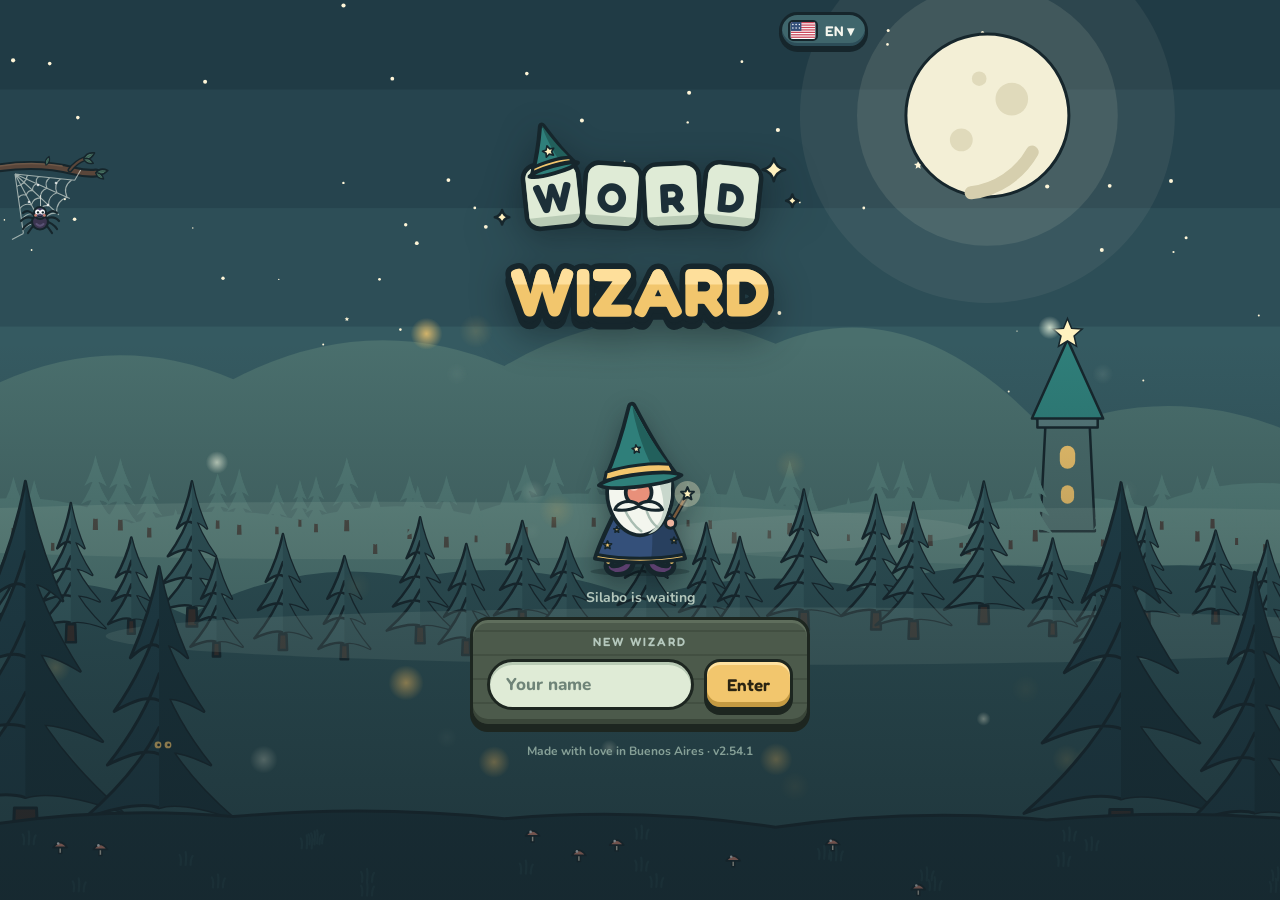
==== index.html @ 6babbc00 "Word Wizard v2.54.1" ====
<!DOCTYPE html>
<html lang="es" translate="no">
<head>
<meta charset="UTF-8">
<meta name="viewport" content="width=device-width, initial-scale=1.0, viewport-fit=cover, user-scalable=no">
<meta name="color-scheme" content="dark">
<meta name="google" content="notranslate">
<meta name="theme-color" content="#1c2f38">
<meta name="description" content="Word Wizard: armá todas las palabras que puedas con las letras de la palabra del día. Desafío diario, Torre Arcana con jefes, misiones, logros y rankings.">
<meta property="og:title" content="Word Wizard">
<meta property="og:description" content="Armá todas las palabras que puedas con las letras de la palabra del día. ¿Llegás a Archimago?">
<meta property="og:image" content="https://capralabsgames.com/assets/wordwizard-banner.jpg">
<meta property="og:url" content="https://wordwizard.capralabsgames.com/">
<link rel="canonical" href="https://wordwizard.capralabsgames.com/">
<meta name="twitter:card" content="summary_large_image">
<meta property="og:type" content="website">
<meta name="apple-mobile-web-app-capable" content="yes">
<meta name="apple-mobile-web-app-status-bar-style" content="black-translucent">
<meta name="apple-mobile-web-app-title" content="Word Wizard">
<meta name="mobile-web-app-capable" content="yes">
<title>Word Wizard</title>
<link rel="manifest" href="manifest.json">
<link rel="icon" href="assets/img/wordwizard.ico">
<link rel="icon" type="image/png" sizes="192x192" href="assets/img/icon-192x192.png">
<link rel="apple-touch-icon" href="assets/img/icon-192x192.png">
<link rel="preload" href="assets/fonts/fredoka-600.woff2" as="font" type="font/woff2" crossorigin>
<link rel="preload" href="assets/fonts/nunito-700.woff2" as="font" type="font/woff2" crossorigin>
<link rel="stylesheet" href="css/estilo.css?v=2.54.1">
</head>
<body>

<div id="girar" aria-hidden="true"><b>Girá el celular</b><small>Word Wizard se juega en vertical</small></div>
<div id="fondo" aria-hidden="true">
  <div class="esc-atras" id="esc-atras"></div>
  <canvas id="luces"></canvas>
  <div class="esc-frente" id="esc-frente"></div>
  <div id="vida" class="vida-dormida"></div>
  <div class="oscurecer"></div>
  <div class="destellos" id="destellos"></div>
</div>

<main id="app">

  <!-- ===================== TÍTULO ===================== -->
  <section id="p-titulo" class="pantalla activa con-intro">
    <div class="idioma-chip-caja oculto" id="idioma-chip-caja" data-no-t><button class="idioma-chip" id="idioma-chip" aria-label="Idioma · Language"></button><div class="idioma-menu oculto" id="idioma-menu"></div></div>
    <svg class="logo-titulo" viewBox="0 0 340 196" role="img" aria-label="Word Wizard" xmlns="http://www.w3.org/2000/svg">
        <g class="logo-ficha" style="--i:0"><g transform="rotate(-6 85 52)">
        <rect x="58" y="22" width="54" height="62" rx="13" fill="#b9cbb5" stroke="#16262c" stroke-width="4.5"/>
        <path d="M60.5 35 a10.5 10.5 0 0 1 10.5 -10.5 h28 a10.5 10.5 0 0 1 10.5 10.5 v38 h-49z" fill="#dfebd6"/>
        <text x="85" y="69" text-anchor="middle" class="logo-letra">W</text></g></g>
        <g class="logo-ficha" style="--i:1"><g transform="rotate(4 143 52)">
        <rect x="116" y="22" width="54" height="62" rx="13" fill="#b9cbb5" stroke="#16262c" stroke-width="4.5"/>
        <path d="M118.5 35 a10.5 10.5 0 0 1 10.5 -10.5 h28 a10.5 10.5 0 0 1 10.5 10.5 v38 h-49z" fill="#dfebd6"/>
        <text x="143" y="69" text-anchor="middle" class="logo-letra">O</text></g></g>
        <g class="logo-ficha" style="--i:2"><g transform="rotate(-3 201 52)">
        <rect x="174" y="22" width="54" height="62" rx="13" fill="#b9cbb5" stroke="#16262c" stroke-width="4.5"/>
        <path d="M176.5 35 a10.5 10.5 0 0 1 10.5 -10.5 h28 a10.5 10.5 0 0 1 10.5 10.5 v38 h-49z" fill="#dfebd6"/>
        <text x="201" y="69" text-anchor="middle" class="logo-letra">R</text></g></g>
        <g class="logo-ficha" style="--i:3"><g transform="rotate(6 259 52)">
        <rect x="232" y="22" width="54" height="62" rx="13" fill="#b9cbb5" stroke="#16262c" stroke-width="4.5"/>
        <path d="M234.5 35 a10.5 10.5 0 0 1 10.5 -10.5 h28 a10.5 10.5 0 0 1 10.5 10.5 v38 h-49z" fill="#dfebd6"/>
        <text x="259" y="69" text-anchor="middle" class="logo-letra">D</text></g></g>
        <g class="logo-sombrero"><g transform="translate(86 27) rotate(-16) scale(.4) translate(-100 -118)">
          <path d="M48 114 C66 84 84 44 96 12 C98 5 104 5 106 12 C118 44 134 84 152 114 Z" fill="#2f7f7a" stroke="#16262c" stroke-width="10" stroke-linejoin="round"/>
          <path d="M102 10 C114 44 132 84 152 114 L124 114 C112 84 104 48 102 18 Z" fill="#22605c"/>
          <path d="M100 60 L104.5 69 L114 70 L107 76.5 L109 86 L100 81 L91 86 L93 76.5 L86 70 L95.5 69 Z" fill="#fff1bf" stroke="#16262c" stroke-width="4" stroke-linejoin="round"/>
          <path d="M52 102 C78 96 120 96 146 102 L150 114 L48 114 Z" fill="#f2c66d" stroke="#16262c" stroke-width="8" stroke-linejoin="round"/>
          <path d="M39 120 C57 108 143 108 161 120 C143 132 57 132 39 120 Z" fill="#2f7f7a" stroke="#16262c" stroke-width="10" stroke-linejoin="round"/></g></g>
        <path class="logo-destello" style="animation-delay:0s" d="M300 17 Q301.98 26.02 311 28 Q301.98 29.98 300 39 Q298.02 29.98 289 28 Q298.02 26.02 300 17Z" fill="#fff1bf" stroke="#16262c" stroke-width="2.5" stroke-linejoin="round"/><path class="logo-destello" style="animation-delay:0.7s" d="M318 52 Q319.08 56.92 324 58 Q319.08 59.08 318 64 Q316.92 59.08 312 58 Q316.92 56.92 318 52Z" fill="#fff1bf" stroke="#16262c" stroke-width="2.5" stroke-linejoin="round"/><path class="logo-destello" style="animation-delay:1.3s" d="M36 67 Q37.26 72.74 43 74 Q37.26 75.26 36 81 Q34.74 75.26 29 74 Q34.74 72.74 36 67Z" fill="#fff1bf" stroke="#16262c" stroke-width="2.5" stroke-linejoin="round"/>
        <g class="logo-wizard">
          <text x="170" y="170" text-anchor="middle" class="logo-grande" fill="#16262c" stroke="#16262c" transform="translate(0 7)">WIZARD</text>
          <text x="170" y="170" text-anchor="middle" class="logo-grande" fill="#f2c66d" stroke="#16262c">WIZARD</text>
          <text x="170" y="170" text-anchor="middle" class="logo-grande logo-brillo" fill="#ffe2a0">WIZARD</text>
        </g>
      </svg>
    <div id="mago-titulo" class="mago mago-grande"></div>
    <div class="titulo-nombre">Silabo te espera</div>
    <div id="titulo-cargando" class="parpadea pixel">CARGANDO HECHIZOS...</div>
    <div id="titulo-perfiles" class="oculto">
      <div id="titulo-mago" class="tarjeta-mago oculto"></div>
      <button class="btn btn-primario btn-jugar oculto" id="btn-jugar">▶ Jugar</button>
      <button class="btn btn-secundario btn-cuenta-grande oculto" id="btn-cuenta-entrar">☁️ Entrar con mi cuenta</button>
      <form id="form-nombre" class="form-nombre" autocomplete="off">
        <label for="input-nombre" class="pixel">NUEVO MAGO</label>
        <div class="fila">
          <input id="input-nombre" type="text" maxlength="16" placeholder="Tu nombre" required autocomplete="off" autocorrect="off" autocapitalize="words" spellcheck="false" enterkeyhint="go">
          <button type="submit" class="btn btn-primario">Entrar</button>
        </div>
      </form>
    </div>
    <p class="creditos">Hecho con cariño en Buenos Aires · <span id="version"></span></p>
  </section>

  <!-- ===================== MENÚ ===================== -->
  <section id="p-menu" class="pantalla con-tabs">
    <header class="hud-inicio">
      <button class="hud-yo" id="hud-yo" title="Mi mago"><span class="hud-nivel pixel" id="hud-nivel">1</span><span class="hud-datos"><b id="hud-nombre">—</b><small id="hud-titulo">Aprendiz de letras</small></span></button>
      <button class="chip chip-monedas" id="hud-monedas-btn" title="Tienda"><i class="ic" data-ic="moneda"></i> <b id="hud-monedas">0</b><span class="punto-nuevo oculto" id="hud-tienda-punto"></span></button>
      <button class="chip chip-racha" id="chip-racha" title="Racha diaria y velas"><i class="ic" data-ic="llama"></i> <b id="menu-racha">0</b><span class="chip-velas" id="menu-velas"></span></button>
      <button class="btn-icono btn-musica btn-musica-menu" id="btn-musica-menu" title="Música"><i class="ic" data-ic="nota"></i></button>
    </header>

    <div class="inicio-logo" id="inicio-logo"></div>
    <div class="inicio-mago"><button class="inicio-pase oculto" id="btn-pase-inicio"><i class="sello-pase"></i><span>Pase de Mago</span></button><div class="pase-brillo" aria-hidden="true"><span></span><span></span><span></span><span></span><span></span></div><div id="mago-menu" class="mago mago-inicio"></div></div>

    <div class="inicio-abajo">
      <button class="btn-desafio" id="btn-diario">
        <i class="ic" data-ic="calendario"></i>
        <span class="btn-desafio-texto"><b id="btn-diario-titulo">Jugar el desafío</b><small id="btn-diario-sub">Desafío #1 · 3 minutos</small></span>
        <span class="btn-menu-estado" id="btn-diario-estado"></span>
      </button>
      <button class="inicio-misiones" id="btn-misiones"><span>Misiones de hoy</span><span class="misiones-puntos" id="misiones-puntos"></span></button>
    </div>
  </section>

  <!-- ===================== MI MAGO ===================== -->
  <section id="p-mago" class="pantalla con-tabs">
    <header class="cabecera"><h2 class="pixel">MI MAGO</h2></header>
    <div class="tarjeta-jugador">
      <div class="tarjeta-silabo" id="mago-tarjeta"></div>
      <div class="tarjeta-datos">
        <div class="tarjeta-nombre pixel" id="menu-nombre">—</div>
        <div class="tarjeta-titulo" id="menu-titulo">Aprendiz de letras</div>
        <div class="barra-xp"><div id="menu-xp-fill"></div><span id="menu-xp-txt" class="pixel">NV 1</span></div>
        <div class="tarjeta-chips">
          <span class="chip" title="Monedas"><i class="ic" data-ic="moneda"></i> <b id="menu-monedas">0</b></span>
          <span class="chip" title="Logros"><i class="ic" data-ic="trofeo"></i> <b id="menu-logros">0</b></span>
        </div>
      </div>
    </div>

    <!-- lo que lleva a otro lado, arriba (pedido de Owen, 14/10); después las pestañas para ir mirando -->
    <div class="mago-medallones">
      <button class="medallon oculto" id="btn-logros"><i class="ic" data-ic="trofeo"></i><span>Logros</span></button>
      <button class="medallon oculto" id="btn-stats"><i class="ic" data-ic="grafico"></i><span>Números</span></button>
      <button class="medallon" id="btn-tienda"><i class="ic" data-ic="moneda"></i><span>Tienda</span><span class="punto-nuevo oculto" id="tienda-punto"></span></button>
      <button class="medallon" id="btn-ayuda"><i class="ic" data-ic="pregunta"></i><span>Ayuda</span></button>
      <button class="medallon" id="btn-ajustes"><i class="ic" data-ic="engranaje"></i><span>Ajustes</span></button>
      <button class="medallon oculto" id="btn-idioma" data-no-t><span class="medallon-bandera" id="btn-idioma-bandera"></span><span>Idioma</span></button>
      <button class="medallon btn-instalar oculto" id="btn-instalar"><i class="ic" data-ic="instalar"></i><span>Instalar</span></button>
    </div>

    <section class="misiones" id="misiones">
      <div class="misiones-cab"><span class="pixel">MISIONES DE HOY</span><span id="misiones-estado" class="pixel chico"></span></div>
      <div id="misiones-lista"></div>
      <div id="misiones-temporada" class="misiones-temporada oculto"></div>
    </section>

    <!-- Mi mago (lab/baul.html, opción A con "Mis cosas", elegida por Owen el 14/10): lo tuyo acá; la tienda, aparte -->
    <div class="mago-pestanas" id="mago-pestanas"><button data-mp="cosas" class="on">Mis cosas</button><button data-mp="logros">Logros</button><button data-mp="numeros">Números</button></div>
    <div class="mago-panel" id="mago-panel"></div>

    <button class="btn-opinar" id="btn-comentario"><i class="ic" data-ic="globo"></i><span><b>¿Qué te parece?</b> Ayudanos a mejorar</span></button>
  </section>

  <!-- ===================== PRÁCTICA: CONFIG ===================== -->
  <section id="p-practica" class="pantalla con-tabs">
    <header class="cabecera"><h2 class="pixel">PRÁCTICA</h2></header>
    <p class="texto">Elegí el largo de la palabra base. Sin reloj: jugás hasta que quieras y podés pedir pistas gratis.</p>
    <p class="practica-quedan" id="practica-quedan"></p>
    <div class="opciones-largo">
      <button class="btn btn-secundario btn-grande" data-largo="7"><b>7</b><small>letras</small></button>
      <button class="btn btn-secundario btn-grande" data-largo="8"><b>8</b><small>letras</small></button>
      <button class="btn btn-secundario btn-grande" data-largo="9"><b>9</b><small>letras</small></button>
    </div>
    <div class="modo-reloj" role="radiogroup" aria-label="Reloj">
      <button class="modo-op sel" data-reloj="0" role="radio" aria-checked="true"><svg class="ic-inf" viewBox="0 0 32 32" aria-hidden="true"><path d="M16 16 C12 9 5 9 5 16 C5 23 12 23 16 16 C20 9 27 9 27 16 C27 23 20 23 16 16Z" fill="none" stroke="#16262c" stroke-width="6" stroke-linejoin="round"/><path d="M16 16 C12 9 5 9 5 16 C5 23 12 23 16 16 C20 9 27 9 27 16 C27 23 20 23 16 16Z" fill="none" stroke="#92afa1" stroke-width="3" stroke-linejoin="round"/></svg><b>Sin fin</b><small>todo lo que quieras</small></button>
      <button class="modo-op" data-reloj="1" role="radio" aria-checked="false"><i class="ic" data-ic="arena"></i><b>3 minutos</b><small>contra el reloj</small></button>
      <input type="checkbox" id="practica-reloj" hidden>
    </div>
    <h3 class="archivo-titulo">Archivo de desafíos</h3>
    <p class="texto archivo-texto">Los desafíos de días anteriores, con reloj y sin poderes. No cuentan para el ranking ni para la racha.</p>
    <div class="archivo-filtros" id="archivo-filtros"><button data-f="todos" class="on">Todos</button><button data-f="pendientes">Sin jugar</button><button data-f="jugados">Jugados</button></div>
    <button class="btn btn-secundario archivo-sig oculto" id="archivo-sig"></button>
    <div class="archivo" id="archivo"></div>
  </section>

  <!-- ===================== CAMINO DE LA TORRE ===================== -->
  <section id="p-mapa" class="pantalla">
    <header class="cabecera"><button class="btn-icono btn-volver" id="mapa-salir"><i class="ic" data-ic="volver"></i></button><h2 class="pixel titulo-capitulo"><small>CAPÍTULO 1</small>LA TORRE ARCANA</h2><div class="mapa-vidas" id="mapa-vidas"></div></header>
    <div class="mapa" id="mapa"></div>
    <div class="mapa-panel">
      <div class="mapa-info" id="mapa-info"></div>
      <div class="fila"><button class="btn btn-secundario" id="mapa-tienda"><i class="ic" data-ic="moneda"></i> Tienda</button><button class="btn btn-primario" id="mapa-jugar">Empezar</button></div>
    </div>
  </section>

  <!-- ===================== CAMPAÑAS (v2.44: el libro de capítulos, lab/libro-capitulos.html) ===================== -->
  <section id="p-campanas" class="pantalla con-tabs">
    <header class="cabecera"><h2 class="pixel">AVENTURA</h2></header>
    <div class="campanas-libro" id="campanas-libro"></div>
  </section>
  <div class="campana-abierta" id="campana-abierta" aria-hidden="true"></div>

  <!-- ===================== JUEGO ===================== -->
  <section id="p-juego" class="pantalla">
    <div class="hud">
      <button class="btn-icono" id="btn-salir" title="Salir"><i class="ic" data-ic="cerrar"></i></button>
      <button class="btn-icono btn-musica" id="btn-musica-juego" title="Música"><i class="ic" data-ic="nota"></i></button>
      <div class="hud-centro">
        <div class="hud-modo pixel" id="hud-modo">DESAFÍO #1</div>
        <div class="hud-vidas" id="hud-vidas"></div>
      </div>
      <div class="hud-tiempo pixel" id="hud-tiempo">3:00</div>
      <button class="btn-saltar-guia" id="btn-saltar-guia">Saltar</button>
      <div class="hud-puntos pixel"><span id="hud-puntos">0</span><small>PTS</small></div>
    </div>
    <div class="barra-tiempo"><div id="barra-tiempo-fill"></div></div>

    <div class="progreso" id="progreso">
      <div class="rango-actual"><span id="rango-icono">🕯️</span><span id="rango-nombre" class="pixel chico">APRENDIZ</span></div>
      <div class="barra-rango" id="barra-rango"><div id="barra-rango-fill"></div><div class="marcas" id="barra-marcas"></div></div>
      <span id="progreso-txt" class="pixel chico">0/0</span>
    </div>

    <div class="escenario" id="escenario">
      <div id="mago-juego" class="mago mago-chico"></div>
      <div class="globo" id="globo" aria-live="polite">¡Vamos!</div>
      <div id="mago-jefe" class="mago mago-chico jefe oculto"></div>
      <div id="jefe-viento" class="mago-chico jefe-viento oculto" aria-hidden="true"></div>
      <div class="combo pixel" id="combo"></div>
      <div class="flotantes" id="flotantes"></div>
    </div>

    <div class="palabra-actual" id="palabra-actual" aria-live="polite"><span class="placeholder">Tocá las letras o escribí</span></div>

    <div class="fichas" id="fichas"></div>

    <div class="acciones">
      <button class="btn btn-secundario" id="btn-borrar"><i class="ic" data-ic="borrar"></i> Borrar</button>
      <button class="btn btn-secundario" id="btn-mezclar"><i class="ic" data-ic="mezclar"></i> Mezclar</button>
      <button class="btn btn-primario" id="btn-enviar"><i class="ic" data-ic="enviar"></i> Enviar</button>
    </div>

    <div class="poderes" id="poderes">
      <button class="poder" data-poder="pista" title="Pista: muestra el principio de una palabra que falta"><i class="ic" data-ic="pista"></i><small id="poder-pista-n"></small></button>
      <button class="poder" data-poder="tiempo" title="Reloj de arena: +20 segundos"><i class="ic" data-ic="arena"></i><small id="poder-tiempo-n"></small></button>
      <button class="poder" data-poder="ojo" title="Ojo arcano: revela una palabra entera (vale la mitad)"><i class="ic" data-ic="ojo"></i><small id="poder-ojo-n"></small></button>
      <button class="poder" data-poder="escudo" title="Escudo: los errores no cortan el combo"><i class="ic" data-ic="escudo"></i><small id="poder-escudo-n"></small></button>
      <button class="poder poder-atajo poder-aliados oculto" data-poder="aliados" title="Aliados: las ayudas de tus compañeros de Aventura"><span class="atajo-cara" id="aliados-cara"></span><small id="poder-aliados-n"></small></button>
      <button class="btn btn-secundario btn-terminar" id="btn-terminar">Terminar</button>
      <div class="aliados oculto" id="aliados" role="menu"></div>
    </div>

    <div class="encontradas">
      <div class="encontradas-cab"><span class="pixel chico">ENCONTRADAS</span> <b id="enc-n">0</b></div>
      <div id="grilla" class="grilla"></div>
      <div id="lista-encontradas" class="lista-chips"></div>
    </div>
  </section>

  <!-- ===================== RESULTADO ===================== -->
  <section id="p-resultado" class="pantalla">
    <div id="mago-resultado" class="mago mago-medio mago-resultado"></div>
    <h2 class="pixel titulo-resultado" id="res-titulo">¡TIEMPO!</h2>
    <!-- v2.29: una sola placa (variante A de lab/resultado.html): antes cada número era una tablita igual a los botones -->
    <div class="res-placa"><span class="clavo izq"></span><span class="clavo der"></span>
      <div class="res-rango"><span class="res-rango-icono" id="res-rango-icono">🧙</span><div><small id="res-rango-sub">Rango</small><b id="res-rango-nombre">Mago</b></div></div>
      <div class="res-grilla">
        <div class="res-stat"><b id="res-puntos">0</b><small>puntos</small></div>
        <div class="res-stat"><b id="res-palabras-n">0/0</b><small>palabras</small></div>
        <div class="res-stat"><b id="res-mejor">—</b><small>mejor palabra</small></div>
        <div class="res-stat"><b id="res-combo">0</b><small>combo máx.</small></div>
      </div>
      <div class="res-recompensas">
        <div class="res-xp"><span class="pixel chico">XP</span><div class="barra-xp"><div id="res-xp-fill"></div><span id="res-xp-txt" class="pixel">NV 1</span></div><span class="res-xp-mas" id="res-xp-mas">+0</span></div>
        <div class="res-monedas" id="res-monedas">🪙 +0</div>
      </div>
    </div>
    <div id="res-logros" class="res-logros"></div>
    <div class="res-botones">
      <button class="btn btn-primario" id="btn-compartir"><i class="ic" data-ic="compartir"></i> Compartir</button>
      <button class="btn btn-secundario" id="btn-ver-palabras"><i class="ic" data-ic="libro"></i> Ver palabras</button>
      <button class="btn btn-secundario" id="btn-otra"><i class="ic" data-ic="repetir"></i> Otra</button>
      <button class="btn btn-secundario" id="btn-res-menu"><i class="ic" data-ic="casa"></i> Menú</button>
    </div>
    <div id="res-palabras" class="res-palabras oculto"></div>
  </section>

  <!-- ===================== RANKINGS ===================== -->
  <section id="p-rankings" class="pantalla con-tabs">
    <header class="cabecera"><h2 class="pixel">RANKINGS</h2></header>
    <div class="tabs" id="tabs-ranking">
      <button class="tab activa" data-tab="hoy">Hoy</button>
      <button class="tab" data-tab="semana">Semana</button>
      <button class="tab" data-tab="torre">Torre</button>
      <button class="tab oculto" data-tab="local" id="tab-local">Este celular</button>
    </div>
    <div id="ranking-contenido" class="ranking"></div>
    <p class="nota" id="ranking-nota">Rankings de este dispositivo.</p>
  </section>

  <!-- ===================== ESTADÍSTICAS ===================== -->
  <section id="p-stats" class="pantalla">
    <header class="cabecera"><button class="btn-icono btn-volver" data-volver="p-mago"><i class="ic" data-ic="volver"></i></button><h2 class="pixel">ESTADÍSTICAS</h2></header>
    <div id="stats-contenido" class="stats"></div>
  </section>

  <!-- ===================== LOGROS ===================== -->
  <section id="p-logros" class="pantalla">
    <header class="cabecera"><button class="btn-icono btn-volver" data-volver="p-mago"><i class="ic" data-ic="volver"></i></button><h2 class="pixel">LOGROS</h2></header>
    <p class="texto" id="logros-resumen"></p>
    <div id="logros-grilla" class="logros-grilla"></div>
  </section>

  <!-- ===================== AYUDA ===================== -->
  <section id="p-ayuda" class="pantalla">
    <header class="cabecera"><button class="btn-icono btn-volver" data-volver="p-mago"><i class="ic" data-ic="volver"></i></button><h2 class="pixel">CÓMO JUGAR</h2></header>
    <div class="ayuda" data-idioma="es">
      <h3>La idea</h3>
      <p>Silabo, el maguito, te da las letras de una palabra. Tenés que armar todas las palabras que puedas con ellas, en cualquier orden, cada letra tantas veces como aparece. Mínimo 3 letras. Valen plurales y conjugaciones. La palabra base entera da un bonus grande.</p>
      <div class="ejemplo"><b>Ejemplo:</b> con <b>C A M I N A R</b> podés armar <i>cama</i>, <i>mina</i>, <i>rima</i>, <i>cría</i>, <i>armar</i>… y <i>caminar</i>.</div>
      <h3>Puntos</h3>
      <table class="tabla-puntos">
        <tr><td>3 letras</td><td>1</td><td>4 letras</td><td>2</td></tr>
        <tr><td>5 letras</td><td>4</td><td>6 letras</td><td>7</td></tr>
        <tr><td>7 letras</td><td>10</td><td>8 letras</td><td>14</td></tr>
        <tr><td>9 letras</td><td>18</td><td>Palabra base</td><td>+15</td></tr>
      </table>
      <p><b>Combo:</b> si acertás palabras seguidas (menos de 6 segundos entre una y otra), desde la tercera cada palabra vale más: ×1,25, ×1,5, ×1,75 y hasta ×2. Un error lo corta. El rango del desafío se calcula sin el combo, así es parejo para todos.</p>
      <h3>Modos</h3>
      <p><b>📅 Desafío diario:</b> la misma palabra para todos, 3 minutos, una vez por día. Si cerrás el juego, el reloj sigue corriendo. Sumás racha y subís de rango: Aprendiz, Iniciado, Conjurador, Hechicero, Mago, Archimago, Leyenda y Omnisciente. Compartí tu resultado.</p>
      <p><b>🗼 Torre Arcana:</b> subís por cuatro lugares (cueva de cristales, biblioteca encantada, cumbre nevada y cielo). Cada piso es una palabra y un objetivo de puntos con 75 segundos. Tenés 3 vidas. Cada 5 pisos te espera un <b>jefe</b>: tus palabras le sacan vida y tenés 110 segundos para vencerlo. Cada piso ganado da monedas (la Torre da hasta 150 por día).</p>
      <p><b>🧘 Práctica:</b> sin reloj, con pistas gratis. Para aprender palabras.</p>
      <p><b>👪 Familias:</b> el plural o la conjugación de una palabra que ya encontraste vale la mitad (gato → gatos, canto → cantaba).</p>
      <h3>Vela de racha</h3>
      <p>Tocá tu racha en el menú para comprar una vela (60 monedas, hasta 2). Si un día no jugás el desafío, se consume una vela y la racha no se corta.</p>
      <h3>Misiones</h3>
      <p>Cada día hay tres misiones (las mismas para todos). Cada una da 15 monedas y 30 XP; las tres juntas, un bonus.</p>
      <h3>Poderes</h3>
      <p>💡 <b>Pista:</b> muestra el principio de una palabra que te falta. ⏳ <b>Reloj de arena:</b> +20 segundos. 👁️ <b>Ojo arcano:</b> revela una palabra entera (vale la mitad). 🛡️ <b>Escudo:</b> los errores no cortan el combo. Se compran con monedas en la Torre, con un límite por piso (2 pistas, 1 reloj, 1 ojo, 1 escudo); en el diario no se usan.</p>
      <h3>Grilla de pistas</h3>
      <p>Debajo de las encontradas se ve cuántas palabras hay de cada largo y cuántas llevás. Se puede apagar en Ajustes.</p>
      <h3>Teclado</h3>
      <p>Podés escribir con el teclado físico: <kbd>Enter</kbd> envía, <kbd>⌫</kbd> borra, <kbd>Espacio</kbd> mezcla, <kbd>Esc</kbd> limpia.</p>
    </div>
    <div class="ayuda" data-idioma="en">
      <h3>The idea</h3>
      <p>Silabo, the little wizard, gives you the letters of a word. Make as many words as you can with them, in any order, using each letter as many times as it appears. At least 3 letters. Plurals and verb forms count. The whole base word gives a big bonus.</p>
      <div class="ejemplo"><b>Example:</b> with <b>P L A N E T S</b> you can make <i>plan</i>, <i>lane</i>, <i>pets</i>, <i>slant</i>, <i>plates</i>… and <i>planets</i>.</div>
      <h3>Points</h3>
      <table class="tabla-puntos">
        <tr><td>3 letters</td><td>1</td><td>4 letters</td><td>2</td></tr>
        <tr><td>5 letters</td><td>4</td><td>6 letters</td><td>7</td></tr>
        <tr><td>7 letters</td><td>10</td><td>8 letters</td><td>14</td></tr>
        <tr><td>9 letters</td><td>18</td><td>Base word</td><td>+15</td></tr>
      </table>
      <p><b>Combo:</b> score words in a row (less than 6 seconds apart) and from the third one on each word is worth more: ×1.25, ×1.5, ×1.75 and up to ×2. A mistake breaks it. The challenge rank is worked out without the combo, so it's fair for everyone.</p>
      <h3>Modes</h3>
      <p><b>📅 Daily challenge:</b> the same word for everyone, 3 minutes, once a day. If you close the game, the clock keeps running. Build your streak and climb the ranks: Apprentice, Initiate, Conjurer, Sorcerer, Wizard, Archmage, Legend and Omniscient. Share your result.</p>
      <p><b>🗼 Arcane Tower:</b> climb through four places (crystal cave, enchanted library, snowy peak and sky). Each floor is a word and a points goal with 75 seconds. You have 3 lives. Every 5 floors a <b>boss</b> is waiting: your words drain its life and you have 110 seconds to beat it. Each cleared floor gives coins (the Tower gives up to 150 a day).</p>
      <p><b>🧘 Practice:</b> no clock, free hints. To learn new words.</p>
      <h3>Streak candle</h3>
      <p>Tap your streak on the home screen to buy a candle (60 coins, up to 2). If you skip the challenge one day, a candle burns out and your streak survives.</p>
      <h3>Quests</h3>
      <p>Every day there are three quests (the same for everyone). Each gives 15 coins and 30 XP; all three together, a bonus.</p>
      <h3>Powers</h3>
      <p>💡 <b>Hint:</b> shows the start of a word you're missing. ⏳ <b>Hourglass:</b> +20 seconds. 👁️ <b>Arcane eye:</b> reveals a whole word (worth half). 🛡️ <b>Shield:</b> mistakes don't break your combo. Buy them with coins in the Tower, with a limit per floor (2 hints, 1 hourglass, 1 eye, 1 shield); they're not used in the daily challenge.</p>
      <h3>Hint grid</h3>
      <p>Below your found words you can see how many words there are of each length and how many you have. You can turn it off in Settings.</p>
      <h3>Keyboard</h3>
      <p>You can type with a physical keyboard: <kbd>Enter</kbd> submits, <kbd>⌫</kbd> deletes, <kbd>Space</kbd> shuffles, <kbd>Esc</kbd> clears.</p>
    </div>
    <div class="ayuda" data-idioma="pt">
      <h3>A ideia</h3>
      <p>Silabo, o pequeno mago, te dá as letras de uma palavra. Forme todas as palavras que conseguir com elas, em qualquer ordem, usando cada letra quantas vezes ela aparecer. Mínimo 3 letras. Plurais e verbos conjugados valem. A palavra-base inteira dá um bônus grande.</p>
      <div class="ejemplo"><b>Exemplo:</b> com <b>P L A N E T A</b> dá para formar <i>pena</i>, <i>tela</i>, <i>pata</i>, <i>lenta</i>, <i>planta</i>… e <i>planeta</i>.</div>
      <h3>Pontos</h3>
      <table class="tabla-puntos">
        <tr><td>3 letras</td><td>1</td><td>4 letras</td><td>2</td></tr>
        <tr><td>5 letras</td><td>4</td><td>6 letras</td><td>7</td></tr>
        <tr><td>7 letras</td><td>10</td><td>8 letras</td><td>14</td></tr>
        <tr><td>9 letras</td><td>18</td><td>Palavra-base</td><td>+15</td></tr>
      </table>
      <p><b>Combo:</b> se você acertar palavras seguidas (menos de 6 segundos entre uma e outra), a partir da terceira cada palavra vale mais: ×1,25, ×1,5, ×1,75 e até ×2. Um erro quebra o combo. O nível do desafio é calculado sem o combo, para ser justo com todos.</p>
      <p><b>Palavras extras:</b> as palavras muito raras também valem e somam pontos, mas não entram na conta do total: ninguém precisa conhecê-las.</p>
      <h3>Modos</h3>
      <p><b>📅 Desafio diário:</b> a mesma palavra para todos, 3 minutos, uma vez por dia. Se você fechar o jogo, o relógio continua correndo. Aumente sua sequência e suba de nível: Aprendiz, Iniciado, Conjurador, Feiticeiro, Mago, Arquimago, Lenda e Onisciente. Compartilhe seu resultado.</p>
      <p><b>🗼 Torre Arcana:</b> suba por quatro lugares (caverna de cristais, biblioteca encantada, pico nevado e céu). Cada andar é uma palavra e uma meta de pontos com 75 segundos. Você tem 3 vidas. A cada 5 andares um <b>chefão</b> te espera: suas palavras tiram a vida dele e você tem 110 segundos para vencê-lo. Cada andar vencido dá moedas (a Torre dá até 150 por dia).</p>
      <p><b>🧘 Treino:</b> sem relógio, com dicas grátis. Para aprender palavras.</p>
      <h3>Vela da sequência</h3>
      <p>Toque na sua sequência no início para comprar uma vela (60 moedas, até 2). Se um dia você não jogar o desafio, uma vela se apaga e a sequência não se quebra.</p>
      <h3>Missões</h3>
      <p>Todo dia há três missões (as mesmas para todos). Cada uma dá 15 moedas e 30 XP; as três juntas, um bônus.</p>
      <h3>Poderes</h3>
      <p>💡 <b>Dica:</b> mostra o começo de uma palavra que falta. ⏳ <b>Ampulheta:</b> +20 segundos. 👁️ <b>Olho arcano:</b> revela uma palavra inteira (vale a metade). 🛡️ <b>Escudo:</b> os erros não quebram o combo. Compre com moedas na Torre, com um limite por andar (2 dicas, 1 ampulheta, 1 olho, 1 escudo); no desafio diário não são usados.</p>
      <h3>Grade de dicas</h3>
      <p>Embaixo das encontradas aparece quantas palavras há de cada tamanho e quantas você já tem. Dá para desligar nos Ajustes.</p>
      <h3>Teclado</h3>
      <p>Você pode digitar no teclado físico: <kbd>Enter</kbd> envia, <kbd>⌫</kbd> apaga, <kbd>Espaço</kbd> embaralha, <kbd>Esc</kbd> limpa.</p>
    </div>
  </section>

  <!-- ===================== AJUSTES ===================== -->
  <section id="p-ajustes" class="pantalla">
    <header class="cabecera"><button class="btn-icono btn-volver" data-volver="p-mago"><i class="ic" data-ic="volver"></i></button><h2 class="pixel">AJUSTES</h2></header>
    <div class="ajustes">
      <label class="check"><input type="checkbox" id="aj-sonido"> Efectos de sonido</label>
      <label class="check"><input type="checkbox" id="aj-musica"> Música</label>
      <label class="check"><input type="checkbox" id="aj-vibracion"> Vibración (celular)</label>
      <label class="check"><input type="checkbox" id="aj-grilla"> Grilla de pistas por largo</label>
      <label class="idioma-fila oculto" id="aj-recordatorio-fila"><span>Recordatorio del desafío</span><select id="aj-recordatorio"><option value="">Apagado</option><option value="9">9:00</option><option value="13">13:00</option><option value="19">19:00</option><option value="21">21:00</option></select></label>
      <label class="idioma-fila"><span>Tamaño de letra</span><select id="aj-letra"><option value="1">Normal</option><option value="1.18">Grande</option><option value="1.36">Muy grande</option></select></label>
      <label class="idioma-fila"><span data-no-t>Idioma · Language</span><select id="aj-idioma" data-no-t><option value="es">Español</option><option value="en">English</option><option value="pt">Português</option></select></label>
      <div id="aj-cuenta" class="oculto"></div>
      <h3>Perfil</h3>
      <div class="fila">
        <button class="btn btn-secundario" id="aj-nombre">Cambiar nombre</button>
      </div>
      <div class="fila">
        <button class="btn btn-secundario" id="aj-tutorial">Ver tutorial</button>
        <button class="btn btn-secundario" id="aj-exportar">Exportar progreso</button>
      </div>
      <div class="fila">
        <button class="btn btn-secundario oculto" id="aj-instalar"><i class="ic" data-ic="instalar"></i> Instalar app</button>
        <button class="btn btn-secundario" id="aj-invitar"><i class="ic" data-ic="compartir"></i> Invitar a jugar (QR)</button>
        <button class="btn btn-peligro" id="aj-borrar">Borrar este mago</button>
      </div>
      <p class="nota" id="aj-info"></p>
      <p class="nota"><a href="privacidad.html" target="_blank" rel="noopener" style="color:var(--bronce-hi)">Privacidad</a> · <a href="terminos.html" target="_blank" rel="noopener" style="color:var(--bronce-hi)">Términos</a></p>
    </div>
  </section>

  <!-- ===================== PESTAÑAS ===================== -->
  <nav class="tabbar oculto" id="tabbar">
    <button data-tab="p-menu" id="tab-inicio"><i class="ic" data-ic="casa"></i><span>Inicio</span></button>
    <button data-tab="p-campanas" id="btn-arcade"><i class="ic" data-ic="torre"></i><span>Aventura</span></button>
    <button data-tab="p-practica" id="btn-practica"><i class="ic" data-ic="vela"></i><span>Práctica</span></button>
    <button data-tab="p-rankings" id="btn-rankings"><i class="ic" data-ic="medalla"></i><span>Rankings</span></button>
    <button data-tab="p-mago" id="tab-mago"><i class="ic" data-ic="escudo"></i><span>Mi mago</span></button>
  </nav>
</main>

<div id="toasts" aria-live="polite"></div>
<div id="modal" class="modal oculto"><div class="modal-caja" id="modal-caja" role="dialog" aria-modal="true"></div></div>

<script src="js/reportes.js?v=2.54.1"></script>
<script src="js/i18n.js?v=2.54.1"></script>
<script src="js/i18n-en.js?v=2.54.1"></script>
<script src="js/i18n-pt.js?v=2.54.1"></script>
<script>
  // si un archivo no llegó (la página nueva bajó pero sus scripts no, por la señal), se reintenta una vez sola;
  // si tampoco, se avisa en vez de quedar la pantalla en blanco
  window.WWFalla = function () {
    if (window.WWFalla.avisado) return;
    window.WWFalla.avisado = true;
    // un solo reporte con lo que sirve para entender por qué no llegó (antes llegaban dos errores sueltos sin contexto)
    var faltan = ['WWI18n', 'WW', 'WWEstado'].filter(function (k) { return !window[k]; }).join(',');
    var otraVez = false; try { otraVez = !!sessionStorage.getItem('ww.reintento'); } catch (e) { /* nada */ }
    if (window.WWReportes) WWReportes.error('Arranque: no cargaron los archivos del juego', { faltan: faltan, enLinea: navigator.onLine, sw: !!(navigator.serviceWorker && navigator.serviceWorker.controller), reintento: otraVez });
    try { if (!sessionStorage.getItem('ww.reintento')) { sessionStorage.setItem('ww.reintento', '1'); setTimeout(function () { location.reload(); }, 800); return; } } catch (e) { /* nada */ }
    document.body.insertAdjacentHTML('beforeend', '<p style="position:fixed;inset:auto 16px 40px;padding:14px;border-radius:14px;background:#1c2f38;color:#e9f1ea;font:700 16px sans-serif;text-align:center;z-index:99">No se pudo cargar el juego (¿hay señal?). Cerralo y abrilo de nuevo.</p>');
  };
  if (!window.WWI18n) WWFalla();
  // diccionario, desafíos y totales del idioma elegido
  else for (const n of ['diccionario', 'desafios', 'totales', 'torre', 'capitulos']) document.write('<script src="' + WWI18n.datos + n + '.js?v=2.54.1"><\/script>');
</script>
<script src="js/motor.js?v=2.54.1"></script>
<script src="js/silabo.js?v=2.54.1"></script>
<script src="js/iconos.js?v=2.54.1"></script>
  <script src="js/logros-iconos.js?v=2.54.1"></script>
<script src="js/mago.js?v=2.54.1"></script>
<script src="js/mapa.js?v=2.54.1"></script>
<script src="js/escena.js?v=2.54.1"></script>
<script src="js/vida.js?v=2.54.1"></script>
<script src="js/audio.js?v=2.54.1"></script>
<script src="js/logros.js?v=2.54.1"></script>
<script src="js/estado.js?v=2.54.1"></script>
<script src="js/ranking.js?v=2.54.1"></script>
<script src="js/compras.js?v=2.54.1"></script>
<script src="js/cuenta.js?v=2.54.1"></script>
<script src="js/recordatorio.js?v=2.54.1"></script>
<script src="js/metricas.js?v=2.54.1"></script>
<script src="js/tarjeta.js?v=2.54.1"></script>
<script src="js/elenco.js?v=2.54.1"></script>
<script src="js/campanas.js?v=2.54.1"></script>
<script src="js/app.js?v=2.54.1"></script>
</body>
</html>
---- css/estilo.css ----
/* el juego ya es oscuro y lo dice: así el modo oscuro automático (Chrome, Samsung Internet) no lo vuelve a oscurecer.
   Con "only light" (23/10) Chrome lo respetaba, pero Samsung Internet lo oscurecía igual (29/10/2026, Samsung S20 FE) */
:root { color-scheme: dark; }
/* fuentes en pesos fijos (no variables): se ven igual en todos los motores */
@font-face { font-family: 'Fredoka'; src: url(../assets/fonts/fredoka-400.woff2) format('woff2'); font-weight: 400; font-display: swap; }
@font-face { font-family: 'Fredoka'; src: url(../assets/fonts/fredoka-600.woff2) format('woff2'); font-weight: 600; font-display: swap; }
@font-face { font-family: 'Fredoka'; src: url(../assets/fonts/fredoka-700.woff2) format('woff2'); font-weight: 700; font-display: swap; }
@font-face { font-family: 'Nunito'; src: url(../assets/fonts/nunito-400.woff2) format('woff2'); font-weight: 400; font-display: swap; }
@font-face { font-family: 'Nunito'; src: url(../assets/fonts/nunito-700.woff2) format('woff2'); font-weight: 700; font-display: swap; }
@font-face { font-family: 'Nunito'; src: url(../assets/fonts/nunito-800.woff2) format('woff2'); font-weight: 800; font-display: swap; }
/* =====================================================================
   Word Wizard — Interfaz B · Bruma nocturna (ver lab/brandbook.html)
   Bosque con niebla, vidrio esmerilado, fichas claras, oro solo para lo importante.
   ===================================================================== */
:root {
  --noche: #1c2f38; --noche-2: #142128; --pino: #2c4d58; --pino-claro: #3f666c;
  --salvia: #67948f; --salvia-clara: #92afa1; --bruma: #bbd0b9; --menta: #dfebd6;
  --oro: #f2c66d; --oro-osc: #c49a42; --coral: #e8907a; --linea: #16262c;
  --texto: #eef4ea; --texto-suave: #b5c8bd; --texto-apagado: #86a097;
  --vidrio: rgba(223, 235, 214, .12); --vidrio-fuerte: rgba(223, 235, 214, .18); --vidrio-borde: rgba(223, 235, 214, .24);
  --sombra: 0 10px 28px rgba(10, 20, 25, .35);
  --display: 'Fredoka', 'Nunito', 'Segoe UI', sans-serif;
  --texto-f: 'Nunito', 'Segoe UI', system-ui, sans-serif;
  --ancho: 480px;
  --spring: cubic-bezier(.34, 1.56, .64, 1);
  --suave: cubic-bezier(.2, .8, .3, 1);
}
* { box-sizing: border-box; -webkit-tap-highlight-color: transparent; }
html, body { margin: 0; height: 100%; }
/* --letra: "Tamaño de letra" de Ajustes (1, 1,18 o 1,36). Agranda los textos, no el tablero ni las fichas. */
body { font-size: calc(16px * var(--letra, 1)); }
#p-juego, #tabbar, .hud-inicio, .ficha { --letra: 1; }
body { font-family: var(--texto-f); font-weight: 700; background: var(--noche); color: var(--texto); overflow: hidden; touch-action: manipulation; user-select: none; -webkit-user-select: none; }
button { font-family: var(--display); font-weight: 600; cursor: pointer; color: inherit; }
input { font-family: var(--texto-f); }
.pixel { font-family: var(--display); font-weight: 600; letter-spacing: .3px; }
.pixel.chico { font-size: calc(12px * var(--letra, 1)); }
.oculto { display: none !important; }
.parpadea { animation: parpadeo 1.8s ease-in-out infinite; }
@keyframes parpadeo { 50% { opacity: .35; } }

/* ------------------------------------------------------------ mundo (fondo) */
#fondo { position: fixed; inset: 0; z-index: 0; overflow: hidden; background: var(--noche); }
.tinte { position: absolute; inset: 0; pointer-events: none; transition: background 1.2s ease, opacity 1.2s ease; opacity: 0; }
.oscurecer { position: absolute; inset: 0; pointer-events: none; background: linear-gradient(180deg, rgba(28,47,56,.15) 0%, rgba(28,47,56,.35) 45%, rgba(20,33,40,.82) 100%); }
.niebla { position: absolute; left: -30%; width: 160%; height: 40%; pointer-events: none; filter: blur(18px); mix-blend-mode: screen; }
.niebla.n1 { bottom: 0; background: radial-gradient(40% 60% at 30% 50%, rgba(223,235,214,.4), transparent 70%), radial-gradient(35% 50% at 75% 60%, rgba(187,208,185,.3), transparent 70%); animation: nieblaA 38s linear infinite; opacity: .45; }
@keyframes nieblaA { 0%, 100% { transform: translateX(-10%); } 50% { transform: translateX(8%); } }
#luces { position: absolute; inset: 0; width: 100%; height: 100%; pointer-events: none; }
.destellos { position: absolute; inset: 0; pointer-events: none; }
.destello { position: absolute; bottom: 8%; width: 4px; height: 4px; border-radius: 50%; background: var(--menta); box-shadow: 0 0 10px 2px rgba(223,235,214,.6); animation: asciende linear forwards; }
@keyframes asciende { from { transform: translateY(0) scale(.6); opacity: 0; } 15% { opacity: .8; } to { transform: translateY(-70vh) scale(1.1); opacity: 0; } }
/* lugares de la Torre: tiñen el bosque */
body.lugar-cueva .tinte { opacity: 1; background: radial-gradient(80% 60% at 50% 40%, rgba(157,123,255,.18), transparent 70%), linear-gradient(180deg, rgba(40,20,70,.45), rgba(20,10,40,.55)); }
body.lugar-biblioteca .tinte { opacity: 1; background: radial-gradient(70% 50% at 50% 35%, rgba(242,198,109,.22), transparent 70%), linear-gradient(180deg, rgba(70,40,15,.4), rgba(40,22,10,.55)); }
body.lugar-cumbre .tinte { opacity: 1; background: linear-gradient(180deg, rgba(220,235,245,.22), rgba(150,180,200,.2)); }
body.lugar-laguna .tinte { opacity: 1; background: radial-gradient(90% 50% at 50% 60%, rgba(241,245,242,.16), transparent 70%), linear-gradient(180deg, rgba(120,150,150,.14), rgba(30,55,50,.22)); }
body.lugar-pradera .tinte { opacity: 1; background: radial-gradient(90% 55% at 70% 18%, rgba(255,236,180,.22), transparent 70%), linear-gradient(180deg, rgba(160,200,190,.12), rgba(40,70,50,.18)); }
body.lugar-cielo .tinte { opacity: 1; background: radial-gradient(90% 60% at 50% 30%, rgba(255,226,168,.3), transparent 70%), linear-gradient(180deg, rgba(150,190,230,.25), rgba(255,210,150,.15)); }

/* efectos globales (jerarquía: ver brand book) */
#vineta { position: fixed; inset: 0; pointer-events: none; z-index: 30; opacity: 0; transition: opacity .3s; }
#vineta.roja { opacity: 1; background: radial-gradient(85% 80% at 50% 50%, transparent 58%, rgba(232,144,122,.32) 100%); animation: latidoVineta .7s ease-in-out infinite; }
#vineta.flash { opacity: 1; background: rgba(223,235,214,.16); transition: none; animation: flashOut .55s ease-out forwards; }
#vineta.flash-rojo { opacity: 1; background: rgba(232,144,122,.2); transition: none; animation: flashOut .45s ease-out forwards; }
#vineta.flash-oro { opacity: 1; background: radial-gradient(70% 60% at 50% 45%, rgba(242,198,109,.28), rgba(20,33,40,.25)); transition: none; animation: flashOut .9s ease-out forwards; }
@keyframes latidoVineta { 50% { opacity: .5; } }
@keyframes flashOut { to { opacity: 0; } }
#app.sacudir { animation: sacudirApp .4s var(--suave); }
#app.sacudir-fuerte { animation: sacudirFuerte .5s var(--suave); }
@keyframes sacudirApp { 20% { transform: translate(-4px, 2px); } 45% { transform: translate(4px, -2px); } 70% { transform: translate(-2px, 1px); } }
@keyframes sacudirFuerte { 10% { transform: translate(-8px, 4px) rotate(-.6deg); } 30% { transform: translate(8px, -4px) rotate(.6deg); } 50% { transform: translate(-5px, 2px); } 70% { transform: translate(5px, -2px); } 90% { transform: translate(-2px, 1px); } }
#banner { position: fixed; left: 0; right: 0; top: 32%; z-index: 35; pointer-events: none; display: flex; justify-content: center; }
.banner-caja { display: flex; align-items: center; gap: 14px; padding: 14px 26px; border-radius: 22px; background: rgba(20,33,40,.78); backdrop-filter: blur(12px);
  border: 1px solid var(--vidrio-borde); box-shadow: 0 20px 50px rgba(10,20,25,.5); animation: bannerIn 1.9s var(--suave) forwards; }
.banner-caja span { font-size: 38px; }
.banner-caja div { display: flex; flex-direction: column; }
.banner-caja small { font-size: calc(12px * var(--letra, 1)); color: var(--texto-suave); letter-spacing: 2px; text-transform: uppercase; }
.banner-caja b { font-family: var(--display); font-weight: 700; font-size: 30px; color: #fff; line-height: 1.05; }
.banner-caja.oro { border-color: rgba(242,198,109,.6); box-shadow: 0 0 30px rgba(242,198,109,.3), 0 20px 50px rgba(10,20,25,.5); }
.banner-caja.oro b { color: var(--oro); }
.banner-caja.rojo { border-color: rgba(232,144,122,.6); }
@keyframes bannerIn { 0% { transform: translateY(18px) scale(.85); opacity: 0; } 16% { transform: translateY(0) scale(1.04); opacity: 1; } 26% { transform: scale(1); } 82% { opacity: 1; transform: scale(1); } 100% { opacity: 0; transform: translateY(-14px) scale(.98); } }

/* ------------------------------------------------------------ estructura */
#app { position: relative; z-index: 1; height: 100%; max-width: var(--ancho); margin: 0 auto; }
.pantalla { display: none; flex-direction: column; height: 100%; padding: calc(14px + env(safe-area-inset-top)) 16px calc(14px + env(safe-area-inset-bottom)); overflow-y: auto; overflow-x: hidden; scrollbar-width: none; }
.pantalla::-webkit-scrollbar { display: none; }
.pantalla.activa { display: flex; animation: entra .45s var(--suave); }
@keyframes entra { from { opacity: 0; transform: translateY(14px); } }
.cabecera { display: flex; align-items: center; gap: 12px; margin-bottom: 14px; }
.cabecera h2 { margin: 0; font-family: var(--display); font-weight: 700; font-size: calc(24px * var(--letra, 1)); color: #fff; }
.texto { margin: 4px 0 14px; line-height: 1.5; color: var(--texto-suave); font-weight: 600; }
.nota { font-size: calc(12px * var(--letra, 1)); color: var(--texto-apagado); margin-top: auto; padding-top: 12px; text-align: center; font-weight: 600; }

/* paneles de vidrio */
.tarjeta-jugador, .form-nombre, .res-rango, .res-stat, .res-palabras, .rank-fila, .logro, .ejemplo, .perfil-btn, .encontradas, .palabra-actual, .misiones, .stats-panel {
  background: var(--vidrio); color: var(--texto); border: 1px solid var(--vidrio-borde); border-radius: 18px; backdrop-filter: blur(10px); -webkit-backdrop-filter: blur(10px); box-shadow: var(--sombra); }

/* ------------------------------------------------------------ botones */
.btn { position: relative; border: 1px solid var(--vidrio-borde); border-radius: 16px; padding: 12px 16px; font-size: calc(17px * var(--letra, 1)); color: var(--texto); background: var(--vidrio-fuerte); overflow: hidden;
  backdrop-filter: blur(8px); box-shadow: 0 6px 16px rgba(10,20,25,.25); transition: transform .14s var(--spring), background .2s, box-shadow .2s; }
.btn::after { content: ''; position: absolute; inset: 0; background: radial-gradient(circle at var(--rx, 50%) var(--ry, 50%), rgba(255,255,255,.35), transparent 40%); opacity: 0; pointer-events: none; }
.btn:hover { background: rgba(223,235,214,.24); }
.btn:active { transform: scale(.96); }
.btn.pulso::after { animation: ripple .5s ease-out; }
@keyframes ripple { from { opacity: .7; transform: scale(.2); } to { opacity: 0; transform: scale(2.2); } }
.btn:disabled { opacity: .4; cursor: default; transform: none; }
.btn-primario { background: var(--oro); color: #2a2412; border-color: transparent; border-radius: 999px; box-shadow: 0 4px 0 var(--oro-osc), 0 10px 22px rgba(10,20,25,.3); backdrop-filter: none; }
.btn-primario:hover { background: #f6d07f; }
.btn-primario:active { transform: translateY(3px); box-shadow: 0 1px 0 var(--oro-osc), 0 4px 10px rgba(10,20,25,.3); }
.btn-secundario { background: var(--vidrio-fuerte); }
.btn-peligro { background: rgba(232,144,122,.22); border-color: rgba(232,144,122,.5); color: #ffd9cf; }
.btn-icono { width: 42px; height: 42px; border: 1px solid var(--vidrio-borde); border-radius: 14px; background: var(--vidrio-fuerte); color: var(--texto); font-size: calc(18px * var(--letra, 1)); flex: none; backdrop-filter: blur(8px); transition: transform .14s var(--spring), background .2s; }
.btn-icono:hover { background: rgba(223,235,214,.26); }
.btn-icono:active { transform: scale(.92); }
.btn-musica { font-size: calc(17px * var(--letra, 1)); }
.btn-musica.apagada { color: var(--texto-apagado); text-decoration: line-through; }
.tarjeta-jugador { position: relative; }
.btn-musica-menu { position: absolute; top: 8px; right: 8px; width: 34px; height: 34px; border-radius: 12px; font-size: calc(15px * var(--letra, 1)); }
.btn-grande { display: flex; flex-direction: column; align-items: center; padding: 16px 10px; flex: 1; }
.btn-grande b { font-family: var(--display); font-weight: 700; font-size: 34px; line-height: 1; color: var(--menta); }
.btn-grande small { font-size: calc(12px * var(--letra, 1)); font-family: var(--texto-f); font-weight: 700; color: var(--texto-suave); }
.fila { display: flex; gap: 10px; }
.fila > * { flex: 1; }

/* ------------------------------------------------------------ Silabo */
.mago { position: relative; display: block; }
.mago-dibujo svg { width: 100%; height: auto; display: block; overflow: visible; filter: drop-shadow(0 10px 12px rgba(10,20,25,.4)); }
.mago-grande { width: 170px; }
.mago-medio { width: 96px; }
.mago-chico { width: 78px; }
.mago .cuerpo { transform-box: view-box; transform-origin: 100px 240px; animation: respira 2.6s ease-in-out infinite; }
@keyframes respira { 50% { transform: translateY(-3px) scale(1.015, 1.025); } }
.mago .sombrero { transform-box: view-box; transform-origin: 100px 118px; animation: sombrero 3.3s ease-in-out infinite; transition: transform .35s var(--spring); }
@keyframes sombrero { 50% { transform: rotate(3deg); } }
.mago .barba { transform-box: view-box; transform-origin: 100px 120px; animation: barba 2.6s ease-in-out infinite; transition: transform .35s var(--suave); }
@keyframes barba { 50% { transform: rotate(-1.5deg); } }
.mago .nariz { transform-box: view-box; transform-origin: 98px 138px; transition: transform .3s var(--suave); }
.mago .brazo { transform-box: view-box; transition: transform .35s var(--spring); }
.mago .glow { transform-box: fill-box; transform-origin: center; animation: glow 1.6s ease-in-out infinite; }
@keyframes glow { 50% { opacity: .6; transform: scale(1.25); } }
.mago.en-combo .glow { animation: glowCombo .5s ease-in-out infinite alternate; }
@keyframes glowCombo { from { opacity: .5; transform: scale(1.2); } to { opacity: .95; transform: scale(1.6); } }
.mago.cast .brazo { transform: rotate(-28deg) translateY(-6px); }
.mago.cast .sombrero { transform: rotate(-6deg) translateY(-4px); animation: none; }
.mago.cast .glow { animation: glowCombo .25s ease-out infinite alternate; }
.mago.happy .cuerpo { animation: salto .6s var(--spring) infinite; }
@keyframes salto { 0% { transform: translateY(0) scale(1,1); } 25% { transform: translateY(2px) scale(1.08,.9); } 55% { transform: translateY(-28px) scale(.95,1.08); } 100% { transform: translateY(0) scale(1,1); } }
.mago.happy .sombrero { animation: sombSalta .6s var(--spring) infinite; }
@keyframes sombSalta { 55% { transform: translateY(-12px) rotate(-10deg); } }
.mago.sad .cuerpo { animation: none; transform: translateY(4px) scale(1.04,.94); }
.mago.sad .sombrero { animation: none; transform: rotate(-14deg) translateY(10px); }
.mago.sad .barba { animation: none; transform: scaleY(1.05) translateY(3px); }
.mago.sad .brazo { transform: rotate(26deg) translateY(4px); }
.mago.sad .nariz { transform: translateY(3px); }
.mago.fidget .sombrero { animation: sombreroFidget 1s var(--spring); }
@keyframes sombreroFidget { 30% { transform: translateY(-9px) rotate(-9deg); } 60% { transform: translateY(0) rotate(4deg); } }
.mago.fidget .brazo { transform: rotate(-16deg); }
.mago.saludo .brazo { animation: saludo 1.1s ease-in-out; }
@keyframes saludo { 20%, 60% { transform: rotate(-32deg); } 40%, 80% { transform: rotate(-12deg); } }

/* poses con anticipación (línea Ironhide: se prepara antes de cada gesto) */
.mago.cast .brazo { animation: castAnt .5s cubic-bezier(.3,1.4,.5,1) forwards; }
@keyframes castAnt { 0% { transform: rotate(0) translateY(0); } 30% { transform: rotate(10deg) translateY(3px); } 100% { transform: rotate(-28deg) translateY(-6px); } }
.mago.cast .sombrero { animation: sombCast .55s cubic-bezier(.3,1.4,.5,1) forwards; }
@keyframes sombCast { 0% { transform: rotate(0); } 30% { transform: rotate(3deg) translateY(2px); } 100% { transform: rotate(-6deg) translateY(-4px); } }
.mago.happy .cuerpo { animation: saltoAnt .62s cubic-bezier(.3,1.3,.5,1) infinite; }
@keyframes saltoAnt { 0% { transform: translateY(0) scale(1,1); } 22% { transform: translateY(3px) scale(1.1,.86); } 50% { transform: translateY(-30px) scale(.94,1.1); } 78% { transform: translateY(0) scale(1.06,.93); } 100% { transform: translateY(0) scale(1,1); } }
.mago.happy .sombrero { animation: sombSaltoAnt .62s cubic-bezier(.3,1.3,.5,1) infinite; }
@keyframes sombSaltoAnt { 22% { transform: translateY(2px) rotate(2deg); } 55% { transform: translateY(-12px) rotate(-10deg); } 80% { transform: translateY(1px) rotate(3deg); } }
.mago.sad .cuerpo { animation: tristeAnt .6s cubic-bezier(.3,1.3,.5,1) forwards; }
@keyframes tristeAnt { 0% { transform: translateY(0) scale(1,1); } 40% { transform: translateY(6px) scale(1.07,.9); } 70% { transform: translateY(2px) scale(1.02,.97); } 100% { transform: translateY(4px) scale(1.04,.94); } }
.mago.sad .sombrero { animation: sombTriste .6s cubic-bezier(.3,1.3,.5,1) forwards; }
@keyframes sombTriste { 0% { transform: rotate(0); } 50% { transform: rotate(-17deg) translateY(12px); } 100% { transform: rotate(-14deg) translateY(10px); } }
.mago-chispas { position: absolute; inset: 0; pointer-events: none; overflow: visible; }
.chispa { position: absolute; border-radius: 50%; box-shadow: 0 0 10px 3px rgba(255, 241, 191, .45); }
.escenario .jefe .mago-dibujo svg { transform: scaleX(-1); }
.escenario .jefe { filter: drop-shadow(0 0 16px rgba(232,144,122,.45)); }

/* ------------------------------------------------------------ título */
#p-titulo { align-items: center; justify-content: center; text-align: center; gap: 10px; }
.logo-titulo { width: min(78%, 340px); filter: drop-shadow(0 10px 24px rgba(10,20,25,.5)); animation: flotaLogo 4s ease-in-out infinite; }
@keyframes flotaLogo { 50% { transform: translateY(-7px); } }
#p-titulo .mago-grande { animation: flota 3.4s ease-in-out infinite; }
@keyframes flota { 50% { transform: translateY(-6px); } }
.titulo-nombre { font: 600 calc(14px * var(--letra, 1)) var(--texto-f); color: var(--texto-suave); margin-top: -6px; }
#titulo-cargando { color: var(--menta); font-size: calc(15px * var(--letra, 1)); margin-top: 10px; letter-spacing: 1px; }
#titulo-perfiles { width: 100%; max-width: 340px; display: flex; flex-direction: column; gap: 12px; }
.lista-perfiles { display: flex; flex-wrap: wrap; gap: 10px; justify-content: center; }
.perfil-btn { border-radius: 999px; padding: 9px 16px; display: flex; align-items: center; gap: 8px; font-size: calc(16px * var(--letra, 1)); font-family: var(--texto-f); font-weight: 800; transition: transform .15s var(--spring), background .2s; }
.perfil-btn:hover { background: rgba(223,235,214,.22); }
.perfil-btn:active { transform: scale(.95); }
.perfil-btn small { color: var(--oro); font-size: calc(12px * var(--letra, 1)); font-family: var(--display); }
.form-nombre { padding: 14px; display: flex; flex-direction: column; gap: 10px; }
.form-nombre label { color: var(--texto-suave); font-size: calc(12px * var(--letra, 1)); letter-spacing: 2px; }
.form-nombre input { flex: 1; min-width: 0; border: 1px solid var(--vidrio-borde); border-radius: 999px; padding: 11px 16px; font-size: calc(17px * var(--letra, 1)); background: rgba(20,33,40,.45); color: var(--texto); font-weight: 800; outline: none; transition: border-color .2s, box-shadow .2s; }
.form-nombre input::placeholder { color: var(--texto-apagado); }
.form-nombre input:focus { border-color: var(--menta); box-shadow: 0 0 0 3px rgba(223,235,214,.15); }
.form-nombre .btn { flex: none; padding: 10px 20px; }
.creditos { font-size: calc(12px * var(--letra, 1)); color: var(--texto-apagado); margin: 6px 0 0; font-weight: 600; }

/* ------------------------------------------------------------ menú */
.tarjeta-jugador { display: flex; gap: 10px; align-items: center; padding: 10px 16px 10px 8px; margin-bottom: 14px; }
.tarjeta-datos { flex: 1; min-width: 0; display: flex; flex-direction: column; gap: 7px; }
.tarjeta-nombre { font-size: calc(24px * var(--letra, 1)); color: #fff; white-space: nowrap; overflow: hidden; text-overflow: ellipsis; line-height: 1; font-weight: 700; }
.tarjeta-titulo { font-size: calc(12px * var(--letra, 1)); color: var(--texto-suave); font-weight: 800; }
.barra-xp { position: relative; height: 16px; background: rgba(20,33,40,.5); border-radius: 999px; overflow: hidden; }
.barra-xp > div { height: 100%; width: 0; border-radius: 999px; background: var(--menta); transition: width .8s var(--suave); position: relative; overflow: hidden; box-shadow: 0 0 12px rgba(223,235,214,.7); }
.barra-xp > div::after, .barra-rango > div:first-child::after { content: ''; position: absolute; inset: 0; background: linear-gradient(90deg, transparent, rgba(255,255,255,.5), transparent); transform: translateX(-100%); animation: brillar 3s ease-in-out infinite; }
@keyframes brillar { 60%, 100% { transform: translateX(100%); } }
.barra-xp > span { position: absolute; inset: 0; display: flex; align-items: center; justify-content: center; font-size: calc(10px * var(--letra, 1)); color: #fff; font-family: var(--display); font-weight: 600; text-shadow: 0 1px 3px rgba(10,20,25,.9); }
.tarjeta-chips { display: flex; gap: 6px; flex-wrap: wrap; }
.chip { background: rgba(20,33,40,.4); border-radius: 999px; padding: 3px 10px; font-size: calc(12px * var(--letra, 1)); color: var(--texto-suave); }
.chip b { color: #fff; font-family: var(--display); font-weight: 600; font-size: calc(14px * var(--letra, 1)); }

.btn-menu { display: flex; align-items: center; gap: 14px; text-align: left; width: 100%; padding: 12px 16px; border-radius: 20px; border: 1px solid var(--vidrio-borde); color: var(--texto);
  background: var(--vidrio); backdrop-filter: blur(10px); -webkit-backdrop-filter: blur(10px); box-shadow: var(--sombra); position: relative; overflow: hidden; transition: transform .16s var(--spring), background .25s; }
.btn-menu::after { content: ''; position: absolute; inset: 0; background: radial-gradient(circle at var(--rx, 20%) var(--ry, 50%), rgba(255,255,255,.16), transparent 45%); opacity: 0; transition: opacity .35s; pointer-events: none; }
.btn-menu:hover { background: rgba(223,235,214,.18); transform: translateY(-1px); }
.btn-menu:hover::after { opacity: 1; }
.btn-menu:active { transform: scale(.97); }
.btn-menu.pulso::after { animation: ripple .5s ease-out; }
.btn-menu.chico { padding: 10px 14px; gap: 10px; border-radius: 18px; }
/* el desafío diario es la acción principal: oro */
.btn-diario { background: var(--oro); border-color: transparent; color: #2a2412; box-shadow: 0 4px 0 var(--oro-osc), 0 12px 26px rgba(10,20,25,.35); backdrop-filter: none; }
.btn-diario:hover { background: #f6d07f; }
.btn-menu-estado { margin-left: auto; font-family: var(--display); font-size: calc(11px * var(--letra, 1)); font-weight: 600; background: rgba(20,33,40,.45); color: var(--menta); padding: 5px 10px; border-radius: 999px; }
.btn-diario .btn-menu-estado { background: rgba(42,36,18,.15); color: #2a2412; }
.btn-menu-estado:empty { display: none; }

.misiones { padding: 10px 14px; margin: 2px 0; }
.misiones-cab { display: flex; justify-content: space-between; align-items: center; margin-bottom: 4px; font-size: calc(13px * var(--letra, 1)); color: var(--texto-suave); letter-spacing: .5px; }
.misiones-cab .pixel.chico { color: var(--oro); }
.mision { display: flex; align-items: center; gap: 10px; padding: 7px 0; border-top: 1px solid rgba(223,235,214,.12); }
.mision:first-child { border-top: 0; }
.mision-icono { font-size: calc(18px * var(--letra, 1)); width: 28px; text-align: center; }
.mision-info { flex: 1; min-width: 0; display: flex; flex-direction: column; gap: 4px; }
.mision-texto { font-size: calc(13px * var(--letra, 1)); font-weight: 700; line-height: 1.2; }
.mision-barra { height: 5px; background: rgba(20,33,40,.5); border-radius: 999px; overflow: hidden; }
.mision-barra > div { height: 100%; border-radius: 999px; background: var(--menta); transition: width .6s var(--suave); box-shadow: 0 0 8px rgba(223,235,214,.6); }
.mision-n { font-family: var(--display); font-weight: 600; font-size: calc(13px * var(--letra, 1)); color: var(--texto-suave); min-width: 40px; text-align: right; }
.mision.hecha .mision-texto { text-decoration: line-through; color: var(--texto-apagado); }
.mision.hecha .mision-n { color: var(--oro); }
.mision.hecha .mision-barra > div { background: var(--oro); box-shadow: 0 0 8px rgba(242,198,109,.6); }

/* ------------------------------------------------------------ práctica */
.opciones-largo { display: flex; gap: 10px; margin-bottom: 14px; }
.check { display: flex; align-items: center; gap: 12px; font-size: calc(15px * var(--letra, 1)); padding: 9px 0; }
.check input { width: 20px; height: 20px; accent-color: var(--oro); }

/* ------------------------------------------------------------ juego */
#p-juego { padding: calc(10px + env(safe-area-inset-top)) 12px calc(10px + env(safe-area-inset-bottom)); gap: 8px; }
.hud { display: flex; align-items: center; gap: 10px; }
.hud-centro { flex: 1; min-width: 0; display: flex; flex-direction: column; gap: 2px; }
.hud-modo { font-size: calc(14px * var(--letra, 1)); color: var(--texto-suave); white-space: nowrap; overflow: hidden; text-overflow: ellipsis; }
.hud-modo.jefe { color: var(--coral); }
.hud-vidas { font-size: calc(12px * var(--letra, 1)); letter-spacing: 1px; line-height: 1; }
.hud-tiempo { font-family: var(--display); font-weight: 700; font-size: 30px; color: #fff; min-width: 80px; text-align: center; font-variant-numeric: tabular-nums; line-height: 1; }
.hud-tiempo.urgente { color: var(--coral); animation: latido .6s ease-in-out infinite; }
@keyframes latido { 50% { transform: scale(1.1); } }
.hud-tiempo.infinito { font-size: 32px; }
.hud-puntos { font-family: var(--display); font-weight: 700; font-size: 26px; color: var(--oro); text-align: right; min-width: 60px; line-height: 1; font-variant-numeric: tabular-nums; }
.hud-puntos small { display: block; font-size: calc(9px * var(--letra, 1)); color: var(--texto-suave); letter-spacing: 2px; margin-top: 2px; font-weight: 600; }
.hud-puntos.pum { animation: pum .35s var(--spring); }
.barra-tiempo { height: 6px; background: rgba(20,33,40,.55); border-radius: 999px; overflow: hidden; }
.barra-tiempo > div { height: 100%; width: 100%; border-radius: 999px; background: var(--menta); transition: width 1s linear, background .4s; box-shadow: 0 0 10px rgba(223,235,214,.7); }
.barra-tiempo > div.urgente { background: var(--coral); box-shadow: 0 0 12px rgba(232,144,122,.8); }

.progreso { display: flex; align-items: center; gap: 10px; }
.rango-actual { display: flex; align-items: center; gap: 6px; min-width: 110px; }
.rango-actual #rango-icono { font-size: calc(16px * var(--letra, 1)); }
.rango-actual #rango-nombre { color: var(--menta); font-size: calc(13px * var(--letra, 1)); }
.rango-actual.pum { animation: pum .5s var(--spring); }
.barra-rango { position: relative; flex: 1; height: 10px; background: rgba(20,33,40,.55); border-radius: 999px; overflow: hidden; }
.barra-rango > div:first-child { position: relative; height: 100%; width: 0; border-radius: 999px; background: linear-gradient(90deg, var(--salvia-clara), var(--menta)); transition: width .5s var(--suave); overflow: hidden; box-shadow: 0 0 12px rgba(223,235,214,.6); }
.barra-rango.hp > div:first-child { background: var(--coral); box-shadow: 0 0 12px rgba(232,144,122,.7); }
.marcas { position: absolute; inset: 0; }
.marcas i { position: absolute; top: 0; bottom: 0; width: 1px; background: rgba(20,33,40,.45); }
#progreso-txt { color: var(--texto-suave); min-width: 46px; text-align: right; font-size: calc(13px * var(--letra, 1)); font-weight: 600; }

.escenario { position: relative; height: 118px; display: flex; align-items: flex-end; gap: 8px; padding: 0 2px; }
.escenario .mago { flex: none; margin-bottom: -10px; }
.escenario .jefe { margin-left: auto; margin-right: 2px; }
.escenario.con-jefe .globo { max-width: 150px; font-size: calc(13px * var(--letra, 1)); padding: 7px 10px; }
.globo { position: relative; background: var(--menta); color: var(--noche); border-radius: 18px; padding: 9px 14px; font-size: calc(14px * var(--letra, 1)); font-weight: 800; max-width: 240px; margin-bottom: 44px;
  box-shadow: 0 10px 24px rgba(10,20,25,.35); transform-origin: left bottom; animation: globo .4s var(--spring); }
.globo::before { content: ''; position: absolute; left: -8px; bottom: 12px; border: 7px solid transparent; border-right-color: var(--menta); }
.globo.ok { background: #e6f4dd; } .globo.ok::before { border-right-color: #e6f4dd; }
.globo.mal { background: #f6ddd5; } .globo.mal::before { border-right-color: #f6ddd5; }
.globo.wow { background: var(--oro); color: #2a2412; animation: globoWow .5s var(--spring); } .globo.wow::before { border-right-color: var(--oro); }
@keyframes globo { from { transform: scale(.6); opacity: 0; } }
@keyframes globoWow { from { transform: scale(.5) rotate(-6deg); } 60% { transform: scale(1.1) rotate(2deg); } }
.combo { position: absolute; right: 6px; top: 0; font-family: var(--display); font-weight: 700; font-size: calc(20px * var(--letra, 1)); color: var(--oro); text-shadow: 0 0 14px rgba(242,198,109,.6); }
.combo.pum { animation: pum .45s var(--spring); }
.combo.fuego::after { content: ' 🔥'; }
@keyframes pum { 40% { transform: scale(1.35) rotate(-4deg); } }
.flotantes { position: absolute; inset: 0; pointer-events: none; }
.flotante { position: absolute; font-family: var(--display); font-weight: 700; font-size: calc(22px * var(--letra, 1)); color: var(--oro); text-shadow: 0 2px 10px rgba(10,20,25,.5); animation: sube 1s var(--suave) forwards; }
@keyframes sube { 0% { transform: translateY(0) scale(.6); opacity: 0; } 20% { transform: translateY(-10px) scale(1.2); opacity: 1; } 100% { transform: translateY(-60px) scale(1); opacity: 0; } }

.palabra-actual { min-height: 58px; display: flex; align-items: center; justify-content: center; gap: 6px; flex-wrap: wrap; border-radius: 18px; padding: 7px; background: rgba(20,33,40,.42); transition: border-color .25s, box-shadow .25s; }
.palabra-actual { position: relative; }
/* ✕ en la esquina de la caja: saca todas las letras sin tapar ninguna */
.palabra-actual .borrar-todo { position: absolute; right: -9px; top: -11px; width: 28px; height: 28px; border-radius: 50%; border: 2px solid var(--borde-m); padding: 0; background: var(--madera); color: #f3f6ee; font: 800 13px/24px var(--texto-f, sans-serif); box-shadow: 0 2px 0 var(--borde-m); cursor: pointer; z-index: 2; }
.palabra-actual .borrar-todo:active { transform: translateY(2px); box-shadow: none; }
.palabra-actual .placeholder { color: var(--texto-apagado); font-size: 13px; font-weight: 700; }
.letra-actual { width: 38px; height: 42px; display: flex; align-items: center; justify-content: center; font-family: var(--display); font-weight: 600; font-size: 23px; color: var(--noche);
  background: #fff; border-radius: 11px; cursor: pointer; box-shadow: 0 3px 0 var(--bruma), 0 6px 12px rgba(10,20,25,.3); animation: aparece .3s var(--spring); }
.letra-actual.volando { opacity: 0; animation: none; }
@keyframes aparece { from { transform: scale(.4); opacity: 0; } }
.palabra-actual.ok { border-color: var(--menta); box-shadow: 0 0 24px rgba(223,235,214,.35); }
.palabra-actual.ok .letra-actual { background: var(--oro); color: #2a2412; box-shadow: 0 3px 0 var(--oro-osc), 0 0 16px rgba(242,198,109,.6); animation: pop .4s var(--spring); }
.palabra-actual.mal { animation: temblor .35s var(--suave); }
.palabra-actual.mal .letra-actual { background: #f6ddd5; box-shadow: 0 3px 0 var(--coral); }
@keyframes temblor { 20% { transform: translateX(-6px); } 40% { transform: translateX(6px); } 60% { transform: translateX(-4px); } 80% { transform: translateX(3px); } }
@keyframes pop { 50% { transform: scale(1.18) translateY(-5px); } }

.fichas { display: flex; justify-content: center; gap: 7px; flex-wrap: wrap; padding: 6px 0; }
.ficha { width: 44px; height: 50px; display: flex; align-items: center; justify-content: center; font-family: var(--display); font-weight: 600; font-size: 25px; color: var(--noche); position: relative;
  background: linear-gradient(180deg, #f6faf2, #d5e3d6); border: 0; border-radius: 14px; cursor: pointer;
  box-shadow: 0 4px 0 #8fae9f, 0 9px 16px rgba(10,20,25,.35); transition: transform .15s var(--spring), box-shadow .15s, opacity .2s; }
.ficha::after { content: ''; position: absolute; inset: -2px; border-radius: 16px; border: 2px solid var(--menta); opacity: 0; pointer-events: none; }
.ficha:hover { transform: translateY(-2px); }
.ficha:active { transform: translateY(3px); box-shadow: 0 1px 0 #8fae9f, 0 4px 8px rgba(10,20,25,.3); }
.ficha.toque::after { animation: anillo .45s ease-out; }
@keyframes anillo { from { opacity: 1; transform: scale(1); } to { opacity: 0; transform: scale(1.5); } }
.ficha.usada { opacity: .25; transform: translateY(3px) scale(.92); box-shadow: none; cursor: default; }
@media (min-width: 420px) { .ficha { width: 50px; height: 56px; font-size: 27px; } }
.ficha-volando { position: fixed; z-index: 60; pointer-events: none; width: 38px; height: 42px; border-radius: 11px; display: flex; align-items: center; justify-content: center;
  font-family: var(--display); font-weight: 600; font-size: 23px; color: var(--noche); background: #fff; box-shadow: 0 6px 16px rgba(10,20,25,.4); }
.particula { position: fixed; z-index: 60; pointer-events: none; width: 5px; height: 5px; border-radius: 50%; box-shadow: 0 0 8px 2px currentColor; }

.acciones { display: flex; gap: 8px; padding: 0 2px; }
.acciones .btn { flex: 1; padding: 10px 6px; font-size: calc(16px * var(--letra, 1)); }
.acciones .btn-primario { flex: 1.3; }

.poderes { display: flex; gap: 8px; align-items: center; padding: 0 2px; }
.poder { position: relative; width: 50px; height: 48px; border: 1px solid var(--vidrio-borde); border-radius: 15px; background: var(--vidrio); backdrop-filter: blur(8px);
  display: flex; flex-direction: column; align-items: center; justify-content: center; transition: transform .15s var(--spring), background .2s; }
.poder:hover { background: rgba(223,235,214,.2); }
.poder span { font-size: calc(18px * var(--letra, 1)); line-height: 1; }
.poder small { font-family: var(--display); font-size: calc(10px * var(--letra, 1)); font-weight: 600; color: var(--texto-suave); margin-top: 2px; }
.poder:active { transform: scale(.9); }
.poder:disabled { opacity: .3; filter: grayscale(1); transform: none; }
.btn-terminar { margin-left: auto; padding: 9px 14px; font-size: calc(14px * var(--letra, 1)); }

.encontradas { flex: 1; min-height: 60px; border-radius: 18px; padding: 9px 12px; overflow-y: auto; scrollbar-width: none; }
.encontradas::-webkit-scrollbar { display: none; }
.encontradas-cab { display: flex; justify-content: space-between; align-items: center; color: var(--texto-suave); margin-bottom: 6px; font-size: calc(12px * var(--letra, 1)); letter-spacing: 1px; }
.encontradas-cab b { font-family: var(--display); font-weight: 700; font-size: calc(18px * var(--letra, 1)); color: #fff; }
.grilla { display: flex; flex-wrap: wrap; gap: 5px; margin: 0 0 8px; }
.grilla span { font-family: var(--display); font-weight: 600; font-size: calc(11px * var(--letra, 1)); background: rgba(20,33,40,.4); color: var(--texto-suave); border-radius: 999px; padding: 2px 9px; transition: all .3s; }
.grilla span b { color: var(--menta); font-weight: 700; }
.grilla span.lista { background: rgba(242,198,109,.2); color: var(--oro); }
.grilla span.lista b { color: var(--oro); }
.lista-chips { display: flex; flex-wrap: wrap; gap: 6px; }
.chip-palabra { background: rgba(223,235,214,.14); color: var(--texto); border-radius: 999px; padding: 3px 11px; font-size: 14px; animation: aparece .35s var(--spring); }
.chip-palabra.larga { background: rgba(223,235,214,.3); color: #fff; }
.chip-palabra.completa { background: var(--oro); color: #2a2412; box-shadow: 0 0 14px rgba(242,198,109,.5); }
.chip-palabra.pista { background: transparent; border: 1px dashed var(--menta); color: var(--menta); letter-spacing: 2px; font-family: var(--display); }
.chip-palabra.ojo { background: rgba(146,175,161,.35); }

/* ------------------------------------------------------------ resultado */
#p-resultado { align-items: center; text-align: center; gap: 12px; padding-top: calc(18px + env(safe-area-inset-top)); }
.titulo-resultado { margin: 4px 0 0; font-size: 32px; font-weight: 700; color: #fff; animation: pop .6s var(--spring); }
.res-rango { display: flex; align-items: center; gap: 14px; padding: 12px 24px; }
.res-rango-icono { font-size: 44px; animation: flota 2.4s ease-in-out infinite; }
.res-rango div { display: flex; flex-direction: column; text-align: left; }
.res-rango small { font-size: calc(11px * var(--letra, 1)); color: var(--texto-suave); letter-spacing: 2px; text-transform: uppercase; }
.res-rango b { font-family: var(--display); font-weight: 700; font-size: 26px; color: var(--oro); line-height: 1.1; }
.res-grilla { display: grid; grid-template-columns: 1fr 1fr; gap: 10px; width: 100%; }
.res-stat { border-radius: 16px; padding: 10px; display: flex; flex-direction: column; animation: entra .5s var(--suave) backwards; }
.res-stat:nth-child(2) { animation-delay: .08s; } .res-stat:nth-child(3) { animation-delay: .16s; } .res-stat:nth-child(4) { animation-delay: .24s; }
.res-stat b { font-family: var(--display); font-weight: 700; font-size: 26px; color: #fff; line-height: 1.1; }
.res-stat small { font-size: calc(11px * var(--letra, 1)); color: var(--texto-suave); font-weight: 700; }
.res-recompensas { width: 100%; display: flex; flex-direction: column; gap: 8px; margin-top: 4px; }
.res-xp { display: flex; align-items: center; gap: 10px; }
.res-xp .pixel { color: var(--texto-suave); }
.res-xp .barra-xp { flex: 1; }
.res-xp-mas { font-family: var(--display); font-weight: 700; font-size: calc(17px * var(--letra, 1)); color: var(--menta); }
.res-monedas { font-family: var(--display); font-weight: 600; font-size: calc(17px * var(--letra, 1)); color: var(--oro); }
.res-logros { display: flex; flex-direction: column; gap: 8px; width: 100%; }
.res-logro { display: flex; align-items: center; gap: 12px; background: rgba(242,198,109,.16); border: 1px solid rgba(242,198,109,.45); border-radius: 16px; padding: 9px 14px; text-align: left; animation: pop .5s var(--spring); }
.res-logro span { font-size: 26px; }
.res-logro b { display: block; font-size: calc(15px * var(--letra, 1)); }
.res-logro small { font-size: calc(12px * var(--letra, 1)); color: var(--texto-suave); }
.res-botones { display: grid; grid-template-columns: 1fr 1fr; gap: 10px; width: 100%; margin-top: 4px; }
.res-palabras { width: 100%; text-align: left; border-radius: 16px; padding: 10px 14px; }
.res-palabras h4 { margin: 8px 0 6px; font-family: var(--display); font-weight: 600; font-size: calc(12px * var(--letra, 1)); color: var(--texto-suave); letter-spacing: 1px; }
.chip-palabra.falta { opacity: .45; background: transparent; border: 1px solid rgba(223,235,214,.2); }

/* ------------------------------------------------------------ rankings / logros / stats */
.tabs { display: flex; gap: 4px; margin-bottom: 14px; background: rgba(20,33,40,.45); padding: 4px; border-radius: 999px; }
.tab { flex: 1; padding: 8px; border: 0; border-radius: 999px; background: transparent; color: var(--texto-suave); font-size: calc(15px * var(--letra, 1)); transition: all .25s var(--suave); }
.tab.activa { background: var(--menta); color: var(--noche); }
.ranking { display: flex; flex-direction: column; gap: 8px; }
.rank-fila { display: flex; align-items: center; gap: 12px; border-radius: 16px; padding: 9px 14px; animation: entra .4s var(--suave) backwards; }
.rank-fila.yo { border-color: var(--oro); }
.rank-pos { font-family: var(--display); font-weight: 700; font-size: calc(18px * var(--letra, 1)); color: var(--oro); min-width: 32px; }
.rank-nombre { flex: 1; min-width: 0; overflow: hidden; text-overflow: ellipsis; white-space: nowrap; font-size: calc(16px * var(--letra, 1)); font-weight: 800; }
.rank-nombre small { display: block; font-size: calc(12px * var(--letra, 1)); color: var(--texto-suave); }
.rank-valor { font-family: var(--display); font-weight: 700; font-size: calc(22px * var(--letra, 1)); color: #fff; text-align: right; line-height: 1; }
.rank-valor small { display: block; font-size: calc(9px * var(--letra, 1)); color: var(--texto-suave); margin-top: 3px; letter-spacing: 1.5px; }
.rank-vacio { text-align: center; color: var(--texto-suave); padding: 24px 0; }
.logros-grilla { display: grid; grid-template-columns: repeat(auto-fill, minmax(140px, 1fr)); gap: 10px; }
.logro { border-radius: 16px; padding: 12px 8px; text-align: center; display: flex; flex-direction: column; align-items: center; gap: 4px; }
.logro span { font-size: 30px; }
.logro b { font-size: calc(14px * var(--letra, 1)); font-family: var(--display); font-weight: 600; }
.logro small { font-size: calc(11px * var(--letra, 1)); color: var(--texto-suave); line-height: 1.3; font-weight: 700; }
.logro.bloqueado { opacity: .45; filter: grayscale(1); }
.stats { display: flex; flex-direction: column; gap: 12px; }
.stats-panel { padding: 12px 14px; animation: entra .4s var(--suave) backwards; }
.stats-panel h3 { margin: 0 0 10px; font-family: var(--display); font-weight: 600; font-size: calc(16px * var(--letra, 1)); color: var(--menta); }
.stats-grilla { display: grid; grid-template-columns: repeat(3, 1fr); gap: 10px; }
.stats-num { display: flex; flex-direction: column; align-items: center; text-align: center; }
.stats-num b { font-family: var(--display); font-weight: 700; font-size: calc(22px * var(--letra, 1)); line-height: 1.05; color: #fff; }
.stats-num small { font-size: calc(10px * var(--letra, 1)); color: var(--texto-suave); font-weight: 700; }
.dist { display: flex; flex-direction: column; gap: 6px; }
.dist-fila { display: flex; align-items: center; gap: 10px; font-size: calc(13px * var(--letra, 1)); }
.dist-fila .dist-nombre { width: 100px; font-weight: 700; white-space: nowrap; overflow: hidden; text-overflow: ellipsis; }
.dist-fila .dist-barra { flex: 1; height: 10px; background: rgba(20,33,40,.45); border-radius: 999px; overflow: hidden; }
.dist-fila .dist-barra > div { height: 100%; border-radius: 999px; background: var(--menta); min-width: 2px; transition: width .7s var(--suave); }
.dist-fila .dist-n { font-family: var(--display); font-weight: 600; width: 28px; text-align: right; }
.hist { display: flex; flex-direction: column; }
.hist-fila { display: flex; align-items: center; gap: 10px; font-size: calc(13px * var(--letra, 1)); padding: 7px 0; border-top: 1px solid rgba(223,235,214,.12); }
.hist-fila:first-child { border-top: 0; }
.hist-fila .hist-fecha { color: var(--texto-suave); width: 52px; font-weight: 700; }
.hist-fila .hist-palabra { flex: 1; font-family: var(--display); font-weight: 600; letter-spacing: 1px; }
.hist-fila .hist-rango { font-weight: 700; color: var(--texto-suave); }
.hist-fila .hist-pts { font-family: var(--display); font-weight: 600; width: 56px; text-align: right; color: var(--oro); }
.stats-palabras { display: flex; flex-wrap: wrap; gap: 6px; }

/* ------------------------------------------------------------ ayuda / ajustes */
.ayuda { line-height: 1.55; font-size: calc(14px * var(--letra, 1)); font-weight: 600; }
.ayuda h3 { font-family: var(--display); font-weight: 600; font-size: calc(17px * var(--letra, 1)); color: var(--menta); margin: 16px 0 6px; }
.ayuda p { margin: 6px 0; color: var(--texto-suave); }
.ayuda p b { color: var(--texto); }
.ejemplo { border-radius: 16px; padding: 10px 14px; margin: 10px 0; }
.tabla-puntos { width: 100%; border-collapse: collapse; }
.tabla-puntos td { padding: 6px; border-bottom: 1px solid rgba(223,235,214,.12); color: var(--texto-suave); }
.tabla-puntos td:nth-child(even) { color: var(--oro); font-family: var(--display); font-weight: 600; font-size: calc(16px * var(--letra, 1)); text-align: right; }
kbd { background: rgba(223,235,214,.14); border-radius: 6px; padding: 1px 8px; font-family: var(--display); font-size: calc(12px * var(--letra, 1)); }
.ajustes { display: flex; flex-direction: column; gap: 6px; }
.ajustes h3 { font-family: var(--display); font-weight: 600; font-size: calc(17px * var(--letra, 1)); color: var(--menta); margin: 14px 0 6px; }

/* ------------------------------------------------------------ toasts / modal / confeti */
#toasts { position: fixed; left: 50%; bottom: calc(24px + env(safe-area-inset-bottom, 0px)); transform: translateX(-50%); display: flex; flex-direction: column; gap: 8px; z-index: 50; pointer-events: none; width: min(92%, 420px); }
.toast { background: rgba(20,33,40,.85); color: var(--texto); border: 1px solid var(--vidrio-borde); border-radius: 16px; padding: 10px 14px; font-size: calc(14px * var(--letra, 1)); box-shadow: 0 12px 30px rgba(10,20,25,.45); backdrop-filter: blur(12px); animation: toast 3s var(--suave) forwards; display: flex; gap: 12px; align-items: center; }
.toast.logro { border-color: rgba(242,198,109,.55); }
.toast.logro small { color: var(--texto-suave); }
.toast span { font-size: calc(22px * var(--letra, 1)); }
.toast.accion { pointer-events: auto; cursor: pointer; }
@keyframes toast { 0% { opacity: 0; transform: translateY(16px) scale(.95); } 12%, 85% { opacity: 1; transform: none; } 100% { opacity: 0; transform: translateY(-8px); } }
.modal { position: fixed; inset: 0; background: rgba(14,24,30,.62); z-index: 40; display: flex; align-items: center; justify-content: center; padding: 20px; -webkit-backdrop-filter: blur(6px); backdrop-filter: blur(6px); animation: fundido .25s; }
@keyframes fundido { from { opacity: 0; } }
.modal-caja { background: rgba(28,47,56,.92); border: 1px solid var(--vidrio-borde); border-radius: 26px; padding: 20px; width: min(100%, 400px); max-height: 88vh; max-height: 88dvh; overflow-y: auto; overscroll-behavior: contain;
  box-shadow: 0 30px 70px rgba(10,20,25,.6); animation: modal .5s var(--spring); text-align: center; backdrop-filter: blur(14px); }
@keyframes modal { from { transform: scale(.85) translateY(20px); opacity: 0; } }
.modal-caja h3 { font-family: var(--display); font-weight: 700; font-size: calc(24px * var(--letra, 1)); color: #fff; margin: 0 0 10px; }
.modal-caja p { margin: 6px 0; line-height: 1.5; font-weight: 600; color: var(--texto-suave); }
.modal-caja p b { color: #fff; }
.modal-caja .fila { margin-top: 16px; }
.modal-input { width: 100%; border: 1px solid var(--vidrio-borde); border-radius: 999px; padding: 11px 16px; font-size: calc(17px * var(--letra, 1)); font-weight: 800; color: var(--texto); background: rgba(20,33,40,.45); margin: 8px 0; outline: none; }
.tienda { display: flex; flex-direction: column; gap: 8px; margin: 10px 0; }
.tienda-item { display: flex; align-items: center; gap: 12px; background: rgba(20,33,40,.35); border-radius: 16px; padding: 8px 12px; text-align: left; }
.tienda-item span { font-size: calc(22px * var(--letra, 1)); }
.tienda-item div { flex: 1; font-size: calc(13px * var(--letra, 1)); }
.tienda-item small { display: block; color: var(--texto-suave); font-size: calc(11px * var(--letra, 1)); }
.tienda-item .btn { padding: 7px 12px; font-size: calc(14px * var(--letra, 1)); }
.tienda-saldo { font-family: var(--display); font-weight: 600; font-size: calc(16px * var(--letra, 1)); color: var(--oro); }
.tutorial-paso { display: flex; flex-direction: column; align-items: center; gap: 10px; }
.tutorial-paso .tut-mago { width: 96px; }
.tutorial-paso .ej { display: flex; gap: 5px; }
.tutorial-paso .ej span { width: 32px; height: 36px; display: flex; align-items: center; justify-content: center; font-family: var(--display); font-weight: 600; font-size: calc(20px * var(--letra, 1)); color: var(--noche); background: linear-gradient(180deg, #f6faf2, #d5e3d6); border-radius: 10px; box-shadow: 0 3px 0 #8fae9f; }
.tutorial-paso .ej span.on { background: var(--oro); color: #2a2412; box-shadow: 0 3px 0 var(--oro-osc); }
.puntitos { display: flex; gap: 6px; justify-content: center; margin-top: 6px; }
.puntitos i { width: 8px; height: 8px; border-radius: 50%; background: rgba(223,235,214,.25); transition: background .3s, transform .3s; }
.puntitos i.on { background: var(--menta); transform: scale(1.2); }
#confeti { position: fixed; inset: 0; pointer-events: none; z-index: 45; overflow: hidden; }
.papelito { position: absolute; top: -12px; width: 8px; height: 12px; border-radius: 2px; }

@media (min-height: 760px) { .escenario { height: 132px; } .mago-chico { width: 88px; } }
@media (max-height: 640px) { .escenario { height: 96px; } .mago-chico { width: 64px; } .globo { font-size: calc(13px * var(--letra, 1)); padding: 6px 10px; margin-bottom: 30px; } }
/* reducir movimiento: se apagan las sacudidas, la niebla y el paralaje (lo grande); Silabo y la vida chica siguen */
@media (prefers-reduced-motion: reduce) { #app.sacudir, #app.sacudir-fuerte, .niebla, .esc-nube { animation: none !important; } .esc-capa { transition: none !important; } }

/* =====================================================================
   v2.2 · Interfaz con materia (lab/materia.html): madera de pino y bronce para el día a día,
   piedra rúnica y oro para lo mágico. Tonos planos (base, sombra, luz), contorno de color.
   ===================================================================== */
:root {
  --madera: #4c5a4b; --madera-sh: #3a4639; --madera-hi: #5f6e5c; --veta: rgba(58,70,57,.55);
  --bronce: #c49a42; --bronce-hi: #f2c66d; --borde-m: #1d2620;
  --perg: #dfebd6; --perg-sh: #b9cbb5;
  --piedra: #3f666c; --piedra-sh: #2c4d58; --piedra-hi: #67948f; --borde-p: #16262c;
}
/* paneles de madera */
.tarjeta-jugador, .form-nombre, .res-rango, .res-stat, .rank-fila, .logro, .stats-panel, .perfil-btn, .ejemplo, .res-palabras {
  background: var(--madera) repeating-linear-gradient(180deg, transparent 0 10px, var(--veta) 10px 12px, transparent 12px 24px);
  border: 3px solid var(--borde-m); backdrop-filter: none; -webkit-backdrop-filter: none;
  box-shadow: inset 0 3px 0 var(--madera-hi), inset 0 -5px 0 var(--madera-sh), 0 5px 0 var(--borde-m); color: #f3f6ee; }
.tarjeta-jugador::before { content: ''; position: absolute; top: 7px; left: 7px; width: 9px; height: 9px; border-radius: 50%; background: var(--bronce); border: 2px solid var(--borde-m); box-shadow: inset 2px 2px 0 var(--bronce-hi); }
.tarjeta-nombre, .res-stat b, .rank-valor, .stats-num b, .cabecera h2, .titulo-resultado, .res-rango b, .rank-pos { text-shadow: 0 2px 0 var(--borde-m); }
/* bandejas hundidas: donde se arma la palabra y donde se juntan las encontradas */
.palabra-actual, .encontradas { background: var(--madera-sh); border: 3px solid var(--borde-m); backdrop-filter: none; -webkit-backdrop-filter: none;
  box-shadow: inset 0 5px 0 rgba(0,0,0,.25), 0 4px 0 var(--borde-m); }
.palabra-actual.ok { border-color: var(--borde-m); box-shadow: inset 0 5px 0 rgba(0,0,0,.25), 0 0 0 3px var(--bronce-hi), 0 4px 0 var(--borde-m); }
/* misiones en pergamino */
.misiones { background: var(--perg); color: #1c2f38; border: 3px solid var(--borde-m); border-radius: 8px 16px 10px 14px; backdrop-filter: none; -webkit-backdrop-filter: none;
  box-shadow: inset 0 -5px 0 var(--perg-sh), 0 5px 0 var(--borde-m); }
.misiones-cab { color: #3a4639; }
.misiones-cab .pixel.chico { color: #8a5a12; }
.mision { border-top-color: rgba(29,38,32,.15); }
.mision-texto { color: #1c2f38; }
.mision-n { color: #3a4639; }
.mision-barra { background: var(--perg-sh); border: 2px solid var(--borde-m); height: 8px; }
.mision-barra > div { background: var(--salvia); box-shadow: none; }
.mision.hecha .mision-barra > div { background: var(--bronce); box-shadow: none; }
.mision.hecha .mision-n { color: #8a5a12; }
/* botones de madera */
.btn, .btn-secundario, .btn-icono, .tab, .poder { background: var(--madera); color: #f3f6ee; border: 3px solid var(--borde-m); backdrop-filter: none; -webkit-backdrop-filter: none;
  box-shadow: inset 0 3px 0 var(--madera-hi), inset 0 -4px 0 var(--madera-sh), 0 4px 0 var(--borde-m); text-shadow: 0 1px 0 var(--borde-m); }
.btn:hover, .btn-icono:hover, .poder:hover { background: var(--madera-hi); }
.btn:active, .btn-icono:active, .poder:active { transform: translateY(3px); box-shadow: inset 0 3px 0 var(--madera-hi), inset 0 -2px 0 var(--madera-sh), 0 1px 0 var(--borde-m); }
.btn-primario { background: var(--bronce-hi); color: #2a2412; border: 3px solid var(--borde-m); border-radius: 16px; text-shadow: none;
  box-shadow: inset 0 3px 0 #ffe2a0, inset 0 -5px 0 var(--bronce), 0 5px 0 var(--borde-m); }
.btn-primario:hover { background: #f6d07f; }
.btn-primario:active { transform: translateY(3px); box-shadow: inset 0 3px 0 #ffe2a0, inset 0 -3px 0 var(--bronce), 0 2px 0 var(--borde-m); }
.btn-peligro { background: #a8573f; color: #fff; border: 3px solid var(--borde-m); box-shadow: inset 0 3px 0 #c87a60, inset 0 -4px 0 #7d3d2a, 0 4px 0 var(--borde-m); }
.tabs { background: transparent; padding: 0; gap: 8px; }
.tab { border-radius: 12px; }
.tab.activa { background: var(--bronce-hi); color: #2a2412; text-shadow: none; box-shadow: inset 0 3px 0 #ffe2a0, inset 0 -4px 0 var(--bronce), 0 4px 0 var(--borde-m); }
.btn-menu { background: var(--madera) repeating-linear-gradient(180deg, transparent 0 10px, var(--veta) 10px 12px, transparent 12px 24px);
  border: 3px solid var(--borde-m); backdrop-filter: none; -webkit-backdrop-filter: none;
  box-shadow: inset 0 3px 0 var(--madera-hi), inset 0 -5px 0 var(--madera-sh), 0 5px 0 var(--borde-m); }
.btn-menu:hover { background: var(--madera-hi); }
.btn-menu:active { transform: translateY(3px); box-shadow: inset 0 3px 0 var(--madera-hi), inset 0 -3px 0 var(--madera-sh), 0 2px 0 var(--borde-m); }
.btn-diario { background: var(--bronce-hi); box-shadow: inset 0 3px 0 #ffe2a0, inset 0 -5px 0 var(--bronce), 0 5px 0 var(--borde-m); }
.btn-diario:hover { background: #f6d07f; }
.btn-menu-estado, .btn-diario .btn-menu-estado { background: var(--borde-m); color: var(--bronce-hi); }
.chip { background: var(--madera-sh); border: 2px solid var(--borde-m); }
/* fichas de pergamino */
.ficha { background: var(--perg); color: #1c2f38; border: 3px solid var(--borde-m); border-radius: 12px; font-weight: 700;
  box-shadow: inset 0 -5px 0 var(--perg-sh), 0 4px 0 var(--borde-m); }
.ficha:active { transform: translateY(3px); box-shadow: inset 0 -3px 0 var(--perg-sh), 0 1px 0 var(--borde-m); }
.ficha.usada { opacity: .3; }
.letra-actual { background: #fff; border: 3px solid var(--borde-m); box-shadow: inset 0 -4px 0 var(--perg-sh), 0 3px 0 var(--borde-m); }
.palabra-actual.ok .letra-actual { background: var(--bronce-hi); box-shadow: inset 0 -4px 0 var(--bronce), 0 3px 0 var(--borde-m); }
.palabra-actual.mal .letra-actual { background: #f3c7b8; box-shadow: inset 0 -4px 0 #d59a85, 0 3px 0 var(--borde-m); }
.ficha-volando { border: 3px solid var(--borde-m); }
/* barras con riel de madera */
.barra-xp, .barra-rango, .barra-tiempo { background: var(--madera-sh); border: 3px solid var(--borde-m); }
.barra-tiempo { height: 12px; }
.barra-xp > div, .barra-rango > div:first-child, .barra-tiempo > div { box-shadow: inset 0 -3px 0 rgba(0,0,0,.18); }
.barra-rango > div:first-child { background: var(--menta); }
.barra-xp > div { background: var(--bronce-hi); }
.chip-palabra { background: var(--perg); color: #1c2f38; border: 2px solid var(--borde-m); box-shadow: 0 2px 0 var(--borde-m); }
.chip-palabra.larga { background: var(--salvia-clara); color: #1c2f38; }
.chip-palabra.completa { background: var(--bronce-hi); color: #2a2412; box-shadow: 0 2px 0 var(--borde-m); }
.chip-palabra.pista { background: transparent; border: 2px dashed var(--perg); color: var(--perg); box-shadow: none; }
.chip-palabra.falta { background: transparent; border: 2px solid rgba(223,235,214,.25); color: var(--texto-suave); box-shadow: none; }
.grilla span { background: var(--madera); border: 2px solid var(--borde-m); }
.globo { background: var(--perg); border: 3px solid var(--borde-m); box-shadow: 0 4px 0 var(--borde-m); }
.globo::before { border-right-color: var(--borde-m); left: -11px; }
.globo.ok { background: #e3f0d6; }
.globo.mal { background: #f3d6cc; }
.globo.wow { background: var(--bronce-hi); }
.form-nombre input, .modal-input { background: var(--perg); color: #1c2f38; border: 3px solid var(--borde-m); box-shadow: inset 0 3px 0 var(--perg-sh); }
.form-nombre input::placeholder { color: #6f8478; }
/* lo mágico en piedra rúnica y oro: ventanas, carteles y avisos */
.modal-caja, .banner-caja, .toast { background: var(--piedra); border: 3px solid var(--borde-p); backdrop-filter: none; -webkit-backdrop-filter: none;
  box-shadow: inset 0 0 0 3px var(--piedra-hi), inset 0 -7px 0 var(--piedra-sh), 0 6px 0 var(--borde-p), 0 24px 50px rgba(10,20,25,.5); }
.modal-caja { position: relative; border-radius: 22px 22px 14px 14px; }
.modal-caja::after { content: '\169B  \1690  \1691  \1692  \1693  \169C'; position: absolute; left: 0; right: 0; top: 8px; text-align: center; font-size: calc(11px * var(--letra, 1)); letter-spacing: 4px; color: rgba(223,235,214,.35); pointer-events: none; }
.modal-x { position: absolute; top: 8px; right: 10px; width: 40px; height: 40px; border: 0; border-radius: 50%; background: transparent; color: #e3ece0; font-size: 30px; line-height: 1; cursor: pointer; opacity: .75; }
.modal-x:hover, .modal-x:focus-visible { opacity: 1; background: rgba(255,255,255,.08); }
.modal-caja h3 { color: var(--bronce-hi); text-shadow: 0 2px 0 var(--borde-p); margin-top: 8px; }
.modal-caja p { color: #e3ece0; }
.banner-caja.oro, .toast.logro { box-shadow: inset 0 0 0 3px var(--bronce-hi), inset 0 -7px 0 var(--piedra-sh), 0 6px 0 var(--borde-p), 0 24px 50px rgba(10,20,25,.5); }
.banner-caja b { text-shadow: 0 2px 0 var(--borde-p); }
.tienda-item { background: var(--piedra-sh); border: 2px solid var(--borde-p); }
.res-logro { background: var(--bronce-hi); color: #2a2412; border: 3px solid var(--borde-m); box-shadow: 0 4px 0 var(--borde-m); }
.res-logro small { color: #5a4a26; }
.hud-tiempo, .hud-puntos, .combo, .flotante { text-shadow: 0 2px 0 var(--borde-m), 0 0 10px rgba(0,0,0,.25); }
.hud-modo, .encontradas-cab, #progreso-txt, .rango-actual #rango-nombre { text-shadow: 0 1px 0 var(--borde-m); }

.hud { gap: 7px; }
.hud .btn-icono { width: 36px; height: 36px; font-size: calc(15px * var(--letra, 1)); border-radius: 11px; }
.hud-modo { font-size: calc(13px * var(--letra, 1)); }
.hud-tiempo { min-width: 70px; font-size: 27px; }

.modal-caja textarea.modal-input { font-family: var(--texto-f); font-size: calc(15px * var(--letra, 1)); line-height: 1.4; }

/* =====================================================================
   v2.3 · Mundo dibujado (js/escena.js), logo en SVG y Silabo interactivo.
   El fondo sigue el trazo de Silabo: tonos planos, contorno de color, nada realista.
   ===================================================================== */
.esc-atras, .esc-frente { position: absolute; inset: 0; pointer-events: none; }
.esc-grupo { position: absolute; inset: 0; transition: opacity .9s ease; }
.esc-capa { position: absolute; display: block; transition: transform .9s var(--suave); }
.oscurecer { background: linear-gradient(180deg, rgba(20,33,40,0) 0%, rgba(20,33,40,0) 38%, rgba(20,33,40,.42) 78%, rgba(20,33,40,.62) 100%); }
body.lugar-pradera .oscurecer, body.lugar-laguna .oscurecer, body.lugar-pueblito .oscurecer { background: linear-gradient(180deg, rgba(20,33,40,.66) 0%, rgba(20,33,40,.3) 14%, rgba(20,33,40,.08) 26%, rgba(20,33,40,0) 40%, rgba(20,33,40,0) 55%, rgba(20,33,40,.32) 100%) !important; }
body.lugar-cielo .oscurecer, body.lugar-cumbre .oscurecer, body.lugar-pradera .oscurecer { background: linear-gradient(180deg, rgba(20,33,40,0) 0%, rgba(20,33,40,0) 45%, rgba(20,33,40,.32) 100%); }
.esc-arbol { transform-box: fill-box; transform-origin: 50% 100%; animation: meceo var(--d, 6s) ease-in-out infinite; }
.esc-arbol.grande { animation-name: meceoGrande; }
@keyframes meceo { 0%, 100% { transform: rotate(-.9deg); } 50% { transform: rotate(.9deg); } }
@keyframes meceoGrande { 0%, 100% { transform: rotate(-.6deg); } 50% { transform: rotate(.6deg); } }
.esc-arbol.sacude { animation: sacudeArbol .75s cubic-bezier(.3,1.6,.5,1); }
@keyframes sacudeArbol { 0% { transform: rotate(0); } 20% { transform: rotate(-4deg) scale(1.02, .97); } 45% { transform: rotate(3deg) scale(.99, 1.02); } 70% { transform: rotate(-1.5deg); } 100% { transform: rotate(0); } }
.esc-titila { animation: titila 3.2s ease-in-out infinite; }
@keyframes titila { 0%, 100% { opacity: 1; } 50% { opacity: .25; } }
.esc-nube { animation-name: nubeCruza; animation-timing-function: linear; animation-iteration-count: infinite; }
@keyframes nubeCruza { from { transform: translateX(0); } to { transform: translateX(var(--ancho, 600px)); } }
.esc-niebla-a { animation: nieblaA 38s ease-in-out infinite; }
.esc-niebla-b { animation: nieblaB 52s ease-in-out infinite; }
@keyframes nieblaA { 0%, 100% { transform: translateX(-4%); } 50% { transform: translateX(4%); } }
@keyframes nieblaB { 0%, 100% { transform: translateX(5%); } 50% { transform: translateX(-5%); } }
.esc-ventana { animation: velaVentana 2.6s ease-in-out infinite; }
@keyframes velaVentana { 0%, 100% { opacity: 1; } 40% { opacity: .7; } 55% { opacity: .95; } 70% { opacity: .6; } }
.esc-llama { transform-box: fill-box; transform-origin: 50% 100%; animation: llama .9s ease-in-out infinite alternate; }
@keyframes llama { from { transform: scale(1, 1) rotate(-4deg); } to { transform: scale(.85, 1.15) rotate(4deg); } }
.esc-flota { animation: flotaCosa 5s ease-in-out infinite; }
@keyframes flotaCosa { 50% { transform: translateY(-9px) rotate(1.5deg); } }
.esc-ojos { animation: buho 5.5s infinite; }
.esc-buho.sacude .esc-ojos { animation: buhoSusto .6s ease-out; }
@keyframes buho { 0%, 92%, 100% { transform: scaleY(1); } 95% { transform: scaleY(.1); } }
@keyframes buhoSusto { 0% { transform: scale(1); } 30% { transform: scale(1.5); } 100% { transform: scale(1); } }
.esc-fugaz { position: absolute; width: 90px; height: 3px; border-radius: 3px; background: linear-gradient(90deg, rgba(255,246,216,0), #fff6d8); transform: rotate(-24deg); animation: fugaz 1.1s ease-out forwards; }
@keyframes fugaz { from { transform: rotate(-24deg) translateX(0); opacity: 0; } 15% { opacity: 1; } to { transform: rotate(-24deg) translateX(-260px); opacity: 0; } }

/* ---- logo */
.logo-titulo { width: min(86%, 350px); height: auto; overflow: visible; filter: drop-shadow(0 10px 18px rgba(10,20,25,.45)); animation: none; }
.logo-letra { font: 700 40px var(--display); fill: #1c2f38; }
.logo-grande { font: 700 66px var(--display); letter-spacing: 1px; stroke-width: 11px; stroke-linejoin: round; paint-order: stroke; }
.logo-brillo { clip-path: inset(0 0 58% 0); opacity: .9; }
.logo-ficha { animation: fichaCae .55s cubic-bezier(.3,1.5,.5,1) both, fichaOla 3.2s ease-in-out infinite; animation-delay: calc(var(--i) * 90ms), calc(.7s + var(--i) * 160ms); }
@keyframes fichaCae { from { transform: translateY(-60px); opacity: 0; } }
@keyframes fichaOla { 0%, 70%, 100% { transform: translateY(0); } 80% { transform: translateY(-7px); } 90% { transform: translateY(1px); } }
.logo-sombrero { transform-box: fill-box; transform-origin: 50% 100%; animation: sombreroCae .7s cubic-bezier(.3,1.6,.5,1) .45s both, sombreroLogo 4s ease-in-out 1.2s infinite; }
@keyframes sombreroCae { from { transform: translateY(-80px) rotate(-30deg); opacity: 0; } 60% { opacity: 1; } }
@keyframes sombreroLogo { 0%, 100% { transform: rotate(0); } 50% { transform: rotate(-5deg) translateY(-2px); } }
.logo-wizard { transform-box: fill-box; transform-origin: 50% 60%; animation: wizardPop .6s cubic-bezier(.3,1.6,.5,1) .3s both; }
@keyframes wizardPop { from { transform: scale(.4); opacity: 0; } }
.logo-destello { transform-box: fill-box; transform-origin: center; animation: destelloLogo 2.4s ease-in-out infinite; }
@keyframes destelloLogo { 0%, 100% { transform: scale(.4) rotate(0); opacity: .3; } 50% { transform: scale(1.1) rotate(45deg); opacity: 1; } }

/* ---- Silabo interactivo */
.mago { cursor: pointer; touch-action: none; -webkit-touch-callout: none; }
.mago .cabeza { transform-box: view-box; transform-origin: 100px 200px; transition: transform .55s var(--spring); }
.mago.flick .brazo { animation: flick .26s ease-out; }
@keyframes flick { 40% { transform: rotate(-14deg); } }
.mago.gira .brazo { animation: giraVarita .7s cubic-bezier(.4,0,.3,1); }
@keyframes giraVarita { to { transform: rotate(-360deg); } }
.mago.risa .cuerpo { animation: risa .9s ease-in-out; }
@keyframes risa { 0%, 100% { transform: none; } 15%, 45%, 75% { transform: translateY(-5px) scale(.97, 1.04); } 30%, 60%, 90% { transform: translateY(1px) scale(1.04, .96); } }
.mago.risa .sombrero { animation: sombreroRisa .9s ease-in-out; }
@keyframes sombreroRisa { 25% { transform: rotate(6deg); } 50% { transform: rotate(-5deg); } 75% { transform: rotate(4deg); } }
.mago.giro .mago-dibujo { animation: giro .9s cubic-bezier(.3,1.3,.5,1); }
@keyframes giro { 0% { transform: none; } 20% { transform: translateY(4px) scale(1.06, .92); } 60% { transform: translateY(-26px) scaleX(-1); } 100% { transform: none; } }
.mago.estornudo .nariz { animation: narizAchis 1.1s ease-in-out; }
@keyframes narizAchis { 0% { transform: none; } 30% { transform: translateY(-4px) scale(1.15, .9); } 38% { transform: translateY(-5px) scale(1.2, .85); } 45% { transform: translateY(3px) scale(1.25); } 70% { transform: scale(1.05); } 100% { transform: none; } }
.mago.estornudo .sombrero { animation: sombreroAchis 1.1s cubic-bezier(.3,1.4,.5,1); }
@keyframes sombreroAchis { 0%, 35% { transform: rotate(3deg); } 45% { transform: translateY(-26px) rotate(-14deg); } 75% { transform: translateY(2px) rotate(3deg); } 100% { transform: none; } }
.mago.estornudo .cuerpo { animation: cuerpoAchis 1.1s ease-in-out; }
@keyframes cuerpoAchis { 30% { transform: translateY(-3px) scale(.97, 1.04) rotate(-3deg); } 45% { transform: translateY(2px) scale(1.06, .94) rotate(4deg); } 100% { transform: none; } }
.mago.sombrerazo .sombrero { animation: sombrerazo .9s cubic-bezier(.3,1.4,.5,1); }
@keyframes sombrerazo { 0% { transform: none; } 30% { transform: translateY(-46px) rotate(-200deg); } 60% { transform: translateY(-30px) rotate(-360deg); } 80% { transform: translateY(4px) rotate(-360deg) scale(1.05, .92); } 100% { transform: rotate(-360deg); } }
.mago.sombrerazo .cuerpo { animation: sombrerazoCuerpo .9s ease-in-out; }
@keyframes sombrerazoCuerpo { 10% { transform: translateY(3px) scale(1.05, .93); } 30% { transform: translateY(-4px); } 80% { transform: translateY(2px) scale(1.03, .96); } }
.mago.dormido .cuerpo { animation: dormido 3.6s ease-in-out infinite; }
@keyframes dormido { 50% { transform: translateY(2px) scale(1.03, .97); } }
.mago.dormido .sombrero { animation: none; transform: rotate(-16deg) translateY(12px); }
.mago.dormido .brazo { transform: rotate(40deg) translateY(10px); }
.mago.dormido .glow { animation: none; opacity: .1; }
.zzz { position: absolute; top: 18%; font: 700 calc(18px * var(--letra, 1)) var(--display); color: var(--menta); text-shadow: 0 2px 0 var(--borde-m); animation: zzz 2.6s ease-out forwards; }
@keyframes zzz { from { transform: translate(0, 0) scale(.6); opacity: 0; } 20% { opacity: 1; } to { transform: translate(26px, -50px) scale(1.4) rotate(-12deg); opacity: 0; } }
.mago.nervioso .mago-dibujo { animation: nervioso .18s linear infinite; }
@keyframes nervioso { 0%, 100% { transform: translateX(0); } 25% { transform: translateX(-1.2px) rotate(-.6deg); } 75% { transform: translateX(1.2px) rotate(.6deg); } }
.mago.levita .mago-dibujo { animation: levita 1.6s ease-in-out infinite; }
@keyframes levita { 0%, 100% { transform: translateY(-8px); } 50% { transform: translateY(-16px); } }
.mago.levita .mago-dibujo svg { filter: drop-shadow(0 0 10px rgba(242,198,109,.55)) drop-shadow(0 18px 10px rgba(10,20,25,.35)); }

/* ---- hechizos y humo */
.rayo { position: fixed; left: 0; top: 0; z-index: 70; width: 16px; height: 16px; margin: -8px 0 0 -8px; border-radius: 50%; pointer-events: none;
  background: var(--c, #dfebd6); border: 2.5px solid #16262c; box-shadow: 0 0 14px 4px var(--c, #dfebd6); }
.rayo.estela { border: 0; box-shadow: 0 0 10px 2px var(--c, #dfebd6); }
.humo { position: fixed; z-index: 70; width: 16px; height: 16px; border-radius: 50%; background: #9fb1aa; border: 2px solid #16262c; pointer-events: none; }

/* ---- v2.4 · llegada entre nubes y tormentas de paso */
.intro-nubes { position: fixed; inset: 0; z-index: 0; overflow: hidden; pointer-events: none; }
.intro-banco { position: absolute; top: 0; bottom: 0; transition: transform 1.7s cubic-bezier(.65,0,.25,1); }
.intro-banco svg { display: block; height: 100%; }
.intro-banco.izq { left: 0; }
.intro-banco.der { right: 0; }
.intro-banco.atras { transition-duration: 2.1s; }
.intro-banco.atras.izq { left: -40px; } .intro-banco.atras.der { right: -40px; }
.intro-nubes.abre .intro-banco.izq { transform: translateX(-108%); }
.intro-nubes.abre .intro-banco.der { transform: translateX(108%); }
.intro-nubes:not(.abre) .intro-banco { animation: bancoRespira 2.4s ease-in-out infinite; }
@keyframes bancoRespira { 50% { transform: translateY(-6px); } }
#p-titulo.con-intro .logo-ficha { animation-delay: calc(.3s + var(--i) * 110ms), calc(2s + var(--i) * 160ms); }
#p-titulo.con-intro .logo-sombrero { animation-delay: .9s, 2.6s; }
#p-titulo.con-intro .logo-wizard { animation-delay: .6s; }
#p-titulo.con-intro .mago-grande { animation: llegaSilabo .8s cubic-bezier(.3,1.5,.5,1) 2.4s both, flota 3.4s ease-in-out 3.2s infinite; }
@keyframes llegaSilabo { from { transform: translateY(60px) scale(.6); opacity: 0; } }
#p-titulo.con-intro .titulo-nombre, #p-titulo.con-intro #titulo-perfiles, #p-titulo.con-intro .creditos { animation: aparece .6s ease 2.9s both; }
@keyframes aparece { from { opacity: 0; transform: translateY(10px); } }
.btn-jugar { font-size: calc(20px * var(--letra, 1)); padding: 14px 18px; }

.nubarrones { position: absolute; left: 0; right: 0; top: 0; transform: translateY(-110%); transition: transform 2.2s cubic-bezier(.3,.7,.3,1); }
.nubarrones.ve { transform: translateY(0); }
.nubarrones svg { display: block; }
.tormenta-sombra { position: absolute; inset: 0; background: #0d1a20; opacity: 0; transition: opacity 2s ease; }
.tormenta-sombra.ve { opacity: .45; }
.lluvia { position: absolute; inset: 0; opacity: 0; transition: opacity 1.5s ease;
  background: repeating-linear-gradient(105deg, transparent 0 22px, rgba(223,235,214,.28) 22px 23.5px, transparent 23.5px 47px); background-size: 120px 120px; animation: lluvia .35s linear infinite; }
.lluvia.ve { opacity: 1; }
@keyframes lluvia { to { background-position: -32px 120px; } }
.rayo-tormenta { position: absolute; inset: 0; animation: rayoTitila .6s steps(1) forwards; }
.rayo-tormenta svg { display: block; }
@keyframes rayoTitila { 0% { opacity: 1; } 15% { opacity: .2; } 25% { opacity: 1; } 60% { opacity: .8; } 100% { opacity: 0; } }
.relampago { position: fixed; inset: 0; z-index: 85; pointer-events: none; background: #f3f8ef; animation: relampago .55s ease-out forwards; }
@keyframes relampago { 0% { opacity: .55; } 12% { opacity: .05; } 22% { opacity: .4; } 100% { opacity: 0; } }

/* =====================================================================
   v2.5 · Pulido: íconos propios (js/iconos.js), menú que deja ver el mundo,
   Silabo protagonista en ventanas y resultado, escenario de juego más grande.
   ===================================================================== */
.ic { display: inline-flex; width: 1.25em; height: 1.25em; vertical-align: -.28em; flex: none; }
.ic svg { width: 100%; height: 100%; display: block; overflow: visible; }
.btn-icono .ic { width: 22px; height: 22px; }
.btn-icono { display: inline-flex; align-items: center; justify-content: center; }
.btn-musica.apagada .ic { opacity: .45; }
.btn-musica.apagada::after { content: ''; position: absolute; width: 26px; height: 3px; background: var(--coral); border: 1.5px solid var(--borde-m); border-radius: 3px; transform: rotate(-40deg); }
.btn-musica:not(.btn-musica-menu) { position: relative; }
.poder .ic { width: 24px; height: 24px; }
.chip .ic { width: 1.35em; height: 1.35em; vertical-align: -.3em; }
.poder small .ic, .misiones-cab .ic, .res-monedas .ic, .tienda-saldo .ic, .toast small .ic { width: 1.1em; height: 1.1em; vertical-align: -.2em; }
.acciones .btn .ic { width: 20px; height: 20px; margin-right: 2px; }
.res-botones .btn .ic { width: 20px; height: 20px; margin-right: 3px; }
.res-rango-icono .ic { width: 46px; height: 46px; }
.flotante .ic { width: 26px; height: 26px; }

/* menú: los tres modos grandes; lo demás en medallones de madera */
.medallon { flex: 1; min-width: 0; display: flex; flex-direction: column; align-items: center; gap: 5px; background: none; border: 0; padding: 0; color: #f3f6ee; font: 600 calc(12px * var(--letra, 1)) var(--display); text-shadow: 0 1px 0 var(--borde-m), 0 0 8px rgba(10,20,25,.6); cursor: pointer; }
.medallon .ic { width: 54px; height: 54px; padding: 10px; border-radius: 50%; background: var(--madera); border: 3px solid var(--borde-m);
  box-shadow: inset 0 3px 0 var(--madera-hi), inset 0 -4px 0 var(--madera-sh), 0 4px 0 var(--borde-m); transition: transform .15s var(--spring); }
.medallon:hover .ic { transform: translateY(-2px) rotate(-4deg); }
.medallon:active .ic { transform: translateY(3px); box-shadow: inset 0 3px 0 var(--madera-hi), inset 0 -2px 0 var(--madera-sh), 0 1px 0 var(--borde-m); }
.medallon span { white-space: nowrap; }
.btn-opinar { display: flex; align-items: center; gap: 10px; width: 100%; margin-top: 4px; padding: 10px 14px; border-radius: 16px; background: rgba(20,33,40,.55); border: 2px dashed rgba(223,235,214,.35); color: var(--texto-suave); font: 600 calc(13px * var(--letra, 1)) var(--texto-f); text-align: left; cursor: pointer; }
.btn-opinar b { color: #f3f6ee; font-family: var(--display); font-weight: 600; }
.btn-opinar .ic { width: 28px; height: 28px; }

/* Silabo en ventanas y en el resultado */
.modal-silabo { width: 92px; margin: 2px auto 0; }
.mago-resultado { width: 104px; margin: 0 auto -8px; }
#p-resultado { gap: 10px; }

/* escenario de juego: Silabo más grande y el panel de encontradas solo ocupa lo que necesita */
.escenario { flex: 1 1 auto; min-height: 112px; max-height: 210px; height: auto; }
.escenario .mago-chico { width: clamp(78px, 12.5vh, 118px); }
.encontradas { flex: 0 1 auto; max-height: 30vh; min-height: 84px; }

/* menos movimiento si el sistema lo pide */
@media (prefers-reduced-motion: reduce) {
  .esc-arbol, .esc-nube, .esc-titila, .esc-flota, .esc-niebla-a, .esc-niebla-b, .logo-ficha, .logo-destello, .lluvia, .mago .cuerpo, .mago .sombrero, .mago .barba { animation: none !important; }
  .relampago { display: none; }
}
/* las fichas siempre en una sola fila: se achican si la palabra es larga */
.fichas { flex-wrap: nowrap; gap: clamp(3px, 1.4vw, 7px); }
.ficha { flex: 0 1 46px; min-width: 0; width: auto; aspect-ratio: 44 / 50; height: auto; font-size: clamp(19px, 6vw, 25px); }
@media (min-width: 420px) { .ficha { flex-basis: 50px; } }
.hud-vidas .ic { width: 15px; height: 15px; margin-right: 1px; }
.modal-caja p .ic { width: 18px; height: 18px; }

/* rendimiento: mientras se juega, el fondo se queda quieto (el SVG no se repinta) */
body.jugando #fondo *, body.jugando #fondo *::before { animation-play-state: paused !important; }
body.jugando #luces { opacity: 0; }
#luces { transition: opacity .6s ease; }
/* solo la palabra nueva hace su entrada */
.chip-palabra { animation: none; }
.chip-palabra.nueva { animation: aparece .35s var(--spring); }
/* botones del HUD más fáciles de tocar */
.hud .btn-icono { width: 40px; height: 40px; }
.mision-icono .ic { width: 24px; height: 24px; }
.toast > span .ic { width: 30px; height: 30px; }

/* vela de racha */
.chip-racha { cursor: pointer; font: inherit; color: inherit; display: inline-flex; align-items: center; gap: 4px; }
.chip-velas { display: inline-flex; align-items: center; font: 600 calc(11px * var(--letra, 1)) var(--display); color: var(--oro); }
.chip-velas .ic { width: 16px; height: 16px; animation: velaViva 1.6s ease-in-out infinite; }
@keyframes velaViva { 50% { transform: scale(1.08) rotate(-3deg); } }
.vela-grande { display: flex; justify-content: center; margin: 4px 0; }
.vela-grande .ic { width: 64px; height: 64px; animation: velaViva 1.6s ease-in-out infinite; }
.tienda-item > span .ic { width: 26px; height: 26px; }
.tarjeta-chips { flex-wrap: nowrap; gap: 5px; }
.tarjeta-chips .chip { padding: 3px 8px; white-space: nowrap; }
.chip-velas .ic { width: 14px; height: 14px; }

/* =====================================================================
   v2.7 · Tutorial deslizable (carrusel con el dedo)
   ===================================================================== */
.modal-caja.con-carrusel { padding-left: 0; padding-right: 0; overflow: hidden; }
.modal-caja.con-carrusel > .fila:last-child:empty { display: none; }
.carrusel { overflow: hidden; touch-action: none; user-select: none; cursor: grab; }   /* el gesto es todo del carrusel: con pan-y el celular a veces se quedaba con el arrastre */
.carrusel:active { cursor: grabbing; }
.carrusel-pista { display: flex; transition: transform .32s cubic-bezier(.22,.9,.3,1); will-change: transform; transform: translate3d(0,0,0); }
.carrusel-paso { flex: 0 0 100%; min-width: 0; padding: 0 20px; box-sizing: border-box; min-height: 300px; }
.carrusel-paso h3 { margin-top: 18px; }
/* el contenido de todos los pasos está siempre visible: al arrastrar se ve venir el siguiente (antes llegaba vacío) */
.tut-botones { padding: 0 18px; margin-top: 10px; }
.tut-saluda svg { animation: flota 2.6s ease-in-out infinite; }
.tutorial-paso .ej span { background: var(--perg); border: 2.5px solid var(--borde-m); box-shadow: inset 0 -3px 0 var(--perg-sh); color: #1c2f38; }
.tut-flecha { font: 700 calc(20px * var(--letra, 1)) var(--display); color: var(--bronce-hi); line-height: 1; }
.tut-arma { display: flex; gap: 5px; align-items: center; min-height: 40px; }
.tut-arma span { width: 32px; height: 36px; display: flex; align-items: center; justify-content: center; font: 700 calc(20px * var(--letra, 1)) var(--display); border-radius: 10px;
  background: var(--bronce-hi); color: #2a2412; border: 2.5px solid var(--borde-m); box-shadow: inset 0 -3px 0 var(--bronce); opacity: 0; }
.carrusel-paso.activo .tut-arma span, .carrusel-paso.activo .tut-arma em { animation: armaLetra 3.4s calc(var(--i) * .35s) infinite both; }
.tut-arma em { font: 700 calc(24px * var(--letra, 1)) var(--display); color: var(--menta); font-style: normal; opacity: 0; margin-left: 4px; }
@keyframes armaLetra { 0% { opacity: 0; transform: translateY(-26px) scale(.7); } 8% { opacity: 1; transform: translateY(3px) scale(1.06); } 12% { transform: none; } 80% { opacity: 1; } 92%, 100% { opacity: 0; transform: scale(.9); } }
.tut-puntos { display: flex; flex-direction: column; gap: 6px; width: 100%; max-width: 260px; }
.tut-puntos span { display: flex; justify-content: space-between; align-items: center; padding: 6px 12px; border-radius: 12px; background: var(--piedra-sh); border: 2px solid var(--borde-p); color: #e3ece0; font-weight: 700; }
.tut-puntos span b { font-family: var(--display); color: #fff; margin-right: 4px; }
.tut-puntos span i { font: 700 calc(17px * var(--letra, 1)) var(--display); color: var(--bronce-hi); font-style: normal; }
.tut-puntos span.oro { background: var(--bronce-hi); color: #2a2412; border-color: var(--borde-m); }
.tut-puntos span.oro i { color: #2a2412; }
.tut-filas { display: flex; flex-direction: column; gap: 10px; width: 100%; text-align: left; }
.tut-fila { display: flex; align-items: center; gap: 12px; padding: 8px 12px; border-radius: 14px; background: var(--piedra-sh); border: 2px solid var(--borde-p); }
.tut-fila .ic { width: 36px; height: 36px; }
.tut-fila b { display: block; font-family: var(--display); color: #fff; font-size: calc(16px * var(--letra, 1)); }
.tut-fila small { color: #cfe0d6; font-size: calc(13px * var(--letra, 1)); }
.link-reglas { background: none; border: 0; color: var(--bronce-hi); text-decoration: underline; font: 600 calc(13px * var(--letra, 1)) var(--texto-f); cursor: pointer; }

/* =====================================================================
   v2.7 · Camino de la Torre (js/mapa.js)
   ===================================================================== */
#p-mapa { gap: 10px; }
#p-mapa .cabecera { align-items: center; }
.mapa-vidas { margin-left: auto; display: flex; gap: 2px; }
.mapa-vidas .ic { width: 22px; height: 22px; }
.mapa { flex: 1; min-height: 0; overflow-y: auto; overflow-x: hidden; scrollbar-width: none; position: relative;
  -webkit-mask-image: linear-gradient(180deg, transparent 0, #000 40px, #000 calc(100% - 30px), transparent 100%); mask-image: linear-gradient(180deg, transparent 0, #000 40px, #000 calc(100% - 30px), transparent 100%); }
.mapa::-webkit-scrollbar { display: none; }
.mapa-lienzo { position: relative; margin: 0 auto; }
.mapa-svg { display: block; overflow: visible; }
.tramo path { fill: none; stroke-linecap: round; stroke-linejoin: round; }
.tramo-futuro { stroke: rgba(223,235,214,.4); stroke-width: 4; stroke-dasharray: 1 13; }
.tramo-borde { stroke: #16262c; stroke-width: 20; }
.tramo-tierra { stroke: #c7a874; stroke-width: 13; }
.tramo-piedras { stroke: #e3cf9f; stroke-width: 4; stroke-dasharray: 6 16; }
.tramo:not(.listo) .tramo-borde, .tramo:not(.listo) .tramo-tierra, .tramo:not(.listo) .tramo-piedras { stroke-dashoffset: 9999; }
.nodo-halo { fill: none; stroke: none; }
.nodo-base { fill: #16262c; }
.nodo-cara { stroke: #16262c; stroke-width: 3.5; }
.nodo.futuro .nodo-cara { fill: #2c4d58; } .nodo.futuro .nodo-num { fill: #86a097; }
.nodo.futuro.jefe .nodo-cara { fill: #5a3442; }
.nodo.actual .nodo-cara { fill: #4c5a4b; } .nodo.actual .nodo-num { fill: #f3f6ee; }
.nodo.actual .nodo-halo { stroke: var(--bronce-hi); stroke-width: 3; animation: haloNodo 1.6s ease-in-out infinite; transform-box: fill-box; transform-origin: center; }
.nodo.actual.jefe .nodo-cara { fill: #c9705c; } .nodo.actual.jefe .nodo-halo { stroke: var(--coral); }
.nodo.hecho .nodo-cara { fill: var(--bronce-hi); }
.nodo-num { font: 700 calc(20px * var(--letra, 1)) var(--display); text-anchor: middle; }
.nodo.llega, .nodo.recien { transform-box: fill-box; }
.nodo.llega .nodo-cara, .nodo.recien .nodo-cara { animation: nodoPop .5s cubic-bezier(.3,1.6,.5,1); transform-box: fill-box; transform-origin: center; }
@keyframes nodoPop { 0% { transform: scale(.6); } 60% { transform: scale(1.15); } 100% { transform: scale(1); } }
@keyframes haloNodo { 0%, 100% { transform: scale(.9); opacity: .9; } 50% { transform: scale(1.12); opacity: .35; } }
.nodo-jefe { font: 700 calc(12px * var(--letra, 1)) var(--display); text-anchor: middle; fill: #f3c7b8; paint-order: stroke; stroke: #16262c; stroke-width: 3px; }
.nodo-jefe.hecho { fill: var(--bronce-hi); }
.cartel text { font: 700 calc(12px * var(--letra, 1)) var(--display); fill: #f3f6ee; text-anchor: middle; }
.mapa-silabo { position: absolute; left: 0; top: 0; width: 72px; z-index: 2; pointer-events: none; will-change: transform; }
.mapa-silabo.izq .mago-dibujo { transform: scaleX(-1); }
.mapa-panel { flex: none; display: flex; flex-direction: column; gap: 10px; padding: 12px; border-radius: 18px; background: var(--piedra); border: 3px solid var(--borde-p);
  box-shadow: inset 0 0 0 3px var(--piedra-hi), inset 0 -6px 0 var(--piedra-sh), 0 5px 0 var(--borde-p); }
.mapa-info b { display: block; font: 700 calc(18px * var(--letra, 1)) var(--display); color: var(--bronce-hi); text-shadow: 0 2px 0 var(--borde-p); }
.mapa-info small { display: block; color: #e3ece0; font-size: calc(13px * var(--letra, 1)); margin-top: 3px; line-height: 1.4; }
.mapa-info small .ic { width: 1.1em; height: 1.1em; vertical-align: -.2em; }
.mapa-aviso { margin: 8px 0 0; color: #f3c7b8; font-size: calc(13px * var(--letra, 1)); display: flex; align-items: center; gap: 6px; }
.mapa-aviso .ic { width: 22px; height: 22px; }
.mapa-panel .fila .btn { flex: 1; }
.mapa-panel .fila .btn-primario { flex: 1.6; }
#mapa-jugar:disabled { opacity: .55; }
#mapa-jugar.pulso-listo { animation: pulsoListo 1.4s ease-in-out infinite; }
@keyframes pulsoListo { 50% { transform: scale(1.04); } }
.mapa-info small b { display: inline; font: inherit; font-weight: 800; color: var(--bronce-hi); text-shadow: none; }

/* =====================================================================
   v2.8 · Capítulo 1: mundo por zonas, cine, estela y jefes en el camino
   ===================================================================== */
.titulo-capitulo { display: flex; flex-direction: column; line-height: 1.05; font-size: calc(21px * var(--letra, 1)); white-space: nowrap; }
.titulo-capitulo small { font-size: calc(11px * var(--letra, 1)); letter-spacing: 3px; color: var(--bronce-hi); }
.mapa { -webkit-mask-image: none; mask-image: none; border-radius: 18px; border: 3px solid var(--borde-p); box-shadow: inset 0 0 0 2px rgba(223,235,214,.08), 0 5px 0 var(--borde-p); background: #203b45; }
.mapa-brilla { animation: mapaBrilla 2.8s ease-in-out infinite; }
@keyframes mapaBrilla { 50% { opacity: .65; } }
.mapa-flota { animation: flotaCosa 4.5s ease-in-out infinite; }
.mapa-copo { animation: mapaCopo linear infinite; }
@keyframes mapaCopo { from { transform: translate(0, -40px); opacity: 0; } 15% { opacity: .9; } to { transform: translate(14px, 60px); opacity: 0; } }
.mapa-titila { animation: titila 2.6s ease-in-out infinite; }
.mapa-mota { animation: mapaMota 5s ease-in-out infinite; }
@keyframes mapaMota { 0% { transform: translateY(10px); opacity: 0; } 30%, 70% { opacity: .85; } 100% { transform: translateY(-40px); opacity: 0; } }
.mapa-chispas { position: absolute; inset: 0; pointer-events: none; z-index: 3; }
.mapa-chispas i { position: absolute; width: 6px; height: 6px; border-radius: 50%; box-shadow: 0 0 8px 2px rgba(255, 241, 191, .6); }
.mapa-onda { position: absolute; width: 20px; height: 20px; margin: -10px 0 0 -10px; border-radius: 50%; border: 4px solid; animation: mapaOnda .85s ease-out forwards; }
@keyframes mapaOnda { from { transform: scale(.6); opacity: 1; } to { transform: scale(5); opacity: 0; } }
.mapa-jefe { position: absolute; width: 72px; z-index: 2; pointer-events: none; opacity: 0; transform: scale(.3); transform-origin: 50% 100%; }
.mapa-jefe .mago-dibujo { transform: scaleX(-1); }
.mapa-jefe.ve { animation: jefeAparece .7s cubic-bezier(.3,1.6,.5,1) forwards; }
@keyframes jefeAparece { 0% { opacity: 0; transform: scale(.3) translateY(20px); filter: brightness(3); } 60% { opacity: 1; filter: brightness(1.6); } 100% { opacity: 1; transform: scale(1); filter: none; } }
.mapa-silabo .mago-dibujo { transition: transform .2s ease; }

/* cine: franjas negras y cartel de capítulo o de zona */
#p-mapa { position: relative; }
.cine { position: absolute; inset: 0; z-index: 20; display: flex; align-items: center; justify-content: center; pointer-events: auto; }
.cine.zona { pointer-events: none; }
.cine-franja { position: absolute; left: 0; right: 0; height: 13%; background: #0b1418; transition: transform .6s cubic-bezier(.2,.8,.3,1); }
.cine-franja.arriba { top: 0; transform: translateY(-100%); }
.cine-franja.abajo { bottom: 0; transform: translateY(100%); }
.cine.zona .cine-franja { height: 7%; }
.cine.ve .cine-franja { transform: none; }
.cine-caja { text-align: center; padding: 20px 22px; max-width: 320px; border-radius: 22px 22px 14px 14px; background: var(--piedra); border: 3px solid var(--borde-p);
  box-shadow: inset 0 0 0 3px var(--bronce-hi), inset 0 -7px 0 var(--piedra-sh), 0 6px 0 var(--borde-p), 0 30px 60px rgba(0,0,0,.55);
  opacity: 0; transform: scale(.7) translateY(20px); transition: opacity .45s ease .15s, transform .6s cubic-bezier(.3,1.5,.5,1) .15s; }
.cine.ve .cine-caja { opacity: 1; transform: none; }
.cine-caja small { display: block; font: 700 calc(13px * var(--letra, 1)) var(--display); letter-spacing: 4px; color: var(--bronce-hi); }
.cine-caja b { display: block; font: 700 30px var(--display); color: #fff; text-shadow: 0 3px 0 var(--borde-p); margin: 4px 0; line-height: 1.1; }
.cine-caja p { margin: 8px 0 0; color: #e3ece0; font-size: calc(14px * var(--letra, 1)); line-height: 1.45; }
.cine-caja em { display: block; margin-top: 12px; font: 600 calc(11px * var(--letra, 1)) var(--texto-f); color: var(--texto-apagado); font-style: normal; animation: parpadeo 1.6s ease-in-out infinite; }
.cine.zona .cine-caja { padding: 12px 20px; box-shadow: inset 0 0 0 3px var(--piedra-hi), inset 0 -6px 0 var(--piedra-sh), 0 5px 0 var(--borde-p), 0 20px 40px rgba(0,0,0,.5); }
.cine.zona .cine-caja b { font-size: calc(24px * var(--letra, 1)); }

/* ===================== v2.9 · ranking mundial ===================== */
.mundo-sub { display: flex; gap: 6px; justify-content: center; margin: -4px 0 4px; }
.mundo-sub button { border: 2px solid var(--borde-m); background: rgba(20,33,40,.55); color: var(--texto-suave); font: 600 calc(14px * var(--letra, 1)) var(--display); padding: 5px 14px; border-radius: 999px; }
.mundo-sub button.activa { color: #2a2412; background: var(--oro); border-color: var(--borde-m); }
.mundo-lista { display: flex; flex-direction: column; gap: 8px; }

/* ===================== v2.10 · inicio limpio + pestañas ===================== */
body.con-tabbar .pantalla.con-tabs, body.con-tabbar #p-mapa { padding-bottom: calc(84px + env(safe-area-inset-bottom)); }
.tabbar { position: fixed; left: 0; right: 0; bottom: 0; z-index: 30; display: flex; max-width: 520px; margin: 0 auto; padding: 7px 6px calc(9px + env(safe-area-inset-bottom));
  background: var(--madera) repeating-linear-gradient(180deg, transparent 0 10px, var(--veta) 10px 12px, transparent 12px 24px); border-top: 3px solid var(--borde-m); border-radius: 18px 18px 0 0;
  box-shadow: inset 0 3px 0 var(--madera-hi), 0 -6px 18px rgba(10,20,25,.35); animation: entra .35s var(--suave); }
.tabbar button { flex: 1; min-width: 0; display: flex; flex-direction: column; align-items: center; gap: 2px; background: none; border: 0; padding: 2px 0; color: #c9d6cc; font: 600 calc(11.5px * var(--letra, 1)) var(--display); text-shadow: 0 1px 0 var(--borde-m); cursor: pointer; }
.tabbar .ic { width: 30px; height: 30px; transition: transform .2s var(--spring); }
.tabbar button.activa { color: var(--oro); }
.tabbar button.activa .ic { transform: translateY(-2px) scale(1.08); filter: drop-shadow(0 0 6px rgba(242,198,109,.55)); }
.tabbar button:active .ic { transform: translateY(2px); }

#p-menu { justify-content: space-between; }
.hud-inicio { display: flex; align-items: center; gap: 6px; position: relative; }
.hud-yo { flex: 1; min-width: 0; display: flex; align-items: center; gap: 8px; padding: 4px 12px 4px 4px; border-radius: 999px; background: rgba(16,26,30,.55); border: 2px solid var(--borde-m); color: #f3f6ee; text-align: left; cursor: pointer; }
.hud-nivel { flex: none; width: 32px; height: 32px; border-radius: 50%; display: grid; place-items: center; background: var(--oro); color: #2a2412; border: 2px solid var(--borde-m); font-size: calc(15px * var(--letra, 1)); box-shadow: inset 0 2px 0 #ffe2a0, inset 0 -3px 0 var(--bronce); }
.hud-datos { min-width: 0; line-height: 1.1; }
.hud-datos b { display: block; font: 600 calc(15px * var(--letra, 1)) var(--display); white-space: nowrap; overflow: hidden; text-overflow: ellipsis; }
.hud-datos small { display: block; font-size: calc(11px * var(--letra, 1)); color: var(--texto-suave); white-space: nowrap; overflow: hidden; text-overflow: ellipsis; }
.hud-inicio .chip { flex: none; }
/* las monedas llevan a la tienda; el puntito avisa que hay un traje de temporada que todavía no viste */
.chip-monedas { position: relative; cursor: pointer; font: inherit; font-size: calc(12px * var(--letra, 1)); }
.punto-nuevo { position: absolute; top: -3px; right: -3px; width: 11px; height: 11px; border-radius: 50%; background: #e0604f; border: 2px solid var(--borde-m); }
.medallon { position: relative; }
/* la puerta al Pase en el inicio: arriba a la derecha, sobre el bosque (no compite con "Jugar el desafío") */
.inicio-pase { position: absolute; top: 10px; right: 4px; z-index: 2; pointer-events: auto; display: flex; align-items: center; gap: 2px; padding: 6px 12px 6px 8px; border-radius: 999px; background: linear-gradient(#3a3320, #2a2614); border: 2px solid var(--oro); color: #f6e6c0; font: 700 calc(12.5px * var(--letra, 1)) var(--texto-f); box-shadow: 0 0 12px rgba(242,198,109,.35), inset 0 1px 0 rgba(255,226,160,.35); cursor: pointer; }
.inicio-pase .sello-pase { width: 1.3em; height: 1.3em; }
.inicio-pase:active { transform: translateY(1px); }
#p-menu .btn-musica-menu { position: static; flex: none; width: 38px; height: 38px; }
.inicio-mago { flex: 1; display: flex; align-items: flex-end; justify-content: center; min-height: 0; pointer-events: none; }
.inicio-mago .mago { pointer-events: auto; }
.mago-inicio { width: min(46vw, 200px); margin-bottom: 6px; }
.inicio-abajo { display: flex; flex-direction: column; gap: 8px; padding: 0 6px 4px; }
.btn-desafio { display: flex; align-items: center; gap: 12px; width: 100%; padding: 13px 18px; border-radius: 22px; border: 3px solid var(--borde-m); background: var(--oro); color: #2a2412; text-align: left; cursor: pointer;
  box-shadow: inset 0 3px 0 #ffe2a0, inset 0 -6px 0 var(--bronce), 0 6px 0 var(--borde-m), 0 14px 30px rgba(10,20,25,.35); transition: transform .12s; }
.btn-desafio:active { transform: translateY(4px); box-shadow: inset 0 3px 0 #ffe2a0, inset 0 -3px 0 var(--bronce), 0 2px 0 var(--borde-m); }
.btn-desafio > .ic { width: 40px; height: 40px; flex: none; }
.btn-desafio-texto { flex: 1; min-width: 0; }
.btn-desafio-texto b { display: block; font: 700 calc(22px * var(--letra, 1))/1.1 var(--display); }
.btn-desafio-texto small { display: block; font-size: calc(12.5px * var(--letra, 1)); font-weight: 800; opacity: .78; }
.btn-desafio .btn-menu-estado { font: 600 calc(11px * var(--letra, 1)) var(--display); background: rgba(42,36,18,.15); padding: 3px 8px; border-radius: 999px; }
.btn-desafio.hecho { background: var(--madera); color: #f3f6ee; box-shadow: inset 0 3px 0 var(--madera-hi), inset 0 -6px 0 var(--madera-sh), 0 6px 0 var(--borde-m); }
.inicio-misiones { align-self: center; display: flex; align-items: center; gap: 8px; background: rgba(16,26,30,.5); border: 2px solid var(--borde-m); border-radius: 999px; padding: 5px 14px; color: #dfebd6; font: 600 calc(13px * var(--letra, 1)) var(--display); cursor: pointer; }
.misiones-puntos { display: flex; gap: 5px; }
.misiones-puntos i { width: 11px; height: 11px; border-radius: 50%; border: 2px solid var(--borde-m); background: rgba(223,235,214,.25); }
.misiones-puntos i.ok { background: var(--oro); box-shadow: 0 0 6px rgba(242,198,109,.7); }

.mago-medallones { display: grid; grid-template-columns: repeat(auto-fit, minmax(64px, 1fr)); gap: 10px 6px; margin: 12px 0 14px; }
#p-mago .tarjeta-jugador { padding-left: 16px; }
.modal-misiones .misiones { margin: 0; }

/* ===================== v2.11 · idiomas ===================== */
html:not([lang="es"]) [data-idioma="es"], html:not([lang="en"]) [data-idioma="en"], html:not([lang="pt"]) [data-idioma="pt"] { display: none !important; }
.idioma-fila { display: flex; align-items: center; justify-content: space-between; gap: 12px; margin: 4px 0 6px; font-weight: 800; }
.idioma-fila select { font: 600 calc(15px * var(--letra, 1)) var(--display); padding: 6px 10px; border-radius: 12px; border: 3px solid var(--borde-m); background: var(--madera); color: #f3f6ee; }

/* ===================== v2.12 · palabras extra ===================== */
/* valen, pero no se exigen: violeta suave con borde punteado */
.chip-palabra.extra { background: rgba(201,182,255,.22); color: #e9e2ff; border: 1.5px dashed rgba(201,182,255,.7); }
.res-palabras .chip-palabra.extra { color: #3d2f6b; background: #ddd3ff; }
.grilla .grilla-extra { color: #c9b6ff; border-color: rgba(201,182,255,.5); }

/* ===================== v2.13 · la vida del bosque (vida.js) ===================== */
#vida { position: absolute; inset: 0; pointer-events: none; overflow: hidden; }
#vida.vida-dormida, body.jugando #vida { display: none; }
.v { position: absolute; left: 0; top: 0; }
.v svg { display: block; overflow: visible; }

/* telaraña y araña */
.v-hilo-caja { position: absolute; width: 60px; height: 190px; overflow: hidden; }
.v-colgante { position: absolute; left: 0; top: 0; width: 60px; }
.v-colgante .v-arana { position: absolute; left: 8px; top: 0; transform-origin: 50% 0; }
.v-hilo { position: absolute; left: 30px; top: -300px; width: 1.2px; height: 312px; background: rgba(238, 243, 234, .7); }
.v-arana .v-cejas { opacity: 0; transition: opacity .15s; }
.v-arana .v-boca { transform-box: fill-box; transform-origin: center; transition: transform .15s; }
.v-arana.enojada .v-cejas { opacity: 1; }
.v-arana.enojada .v-boca { transform: scaleY(-1) translateY(1px); }
.v-arana.enojada .v-mejillas circle { fill: #c4553f; opacity: 1; }
.v-arana.enojada .v-pupila { transform: translateY(1px); }

/* conejo */
.v-conejo-caja.izq svg, .v-caracol-caja.izq svg { transform: scaleX(-1); }
.v-conejo .v-orejas { transform-box: view-box; transform-origin: 2px 22px; transition: transform .2s; }
.v-conejo-caja.sentado .v-orejas { animation: vOrejas 2.6s ease-in-out infinite; }
.v-conejo-caja.sentado .v-nariz { transform-box: fill-box; transform-origin: center; animation: vNariz .32s ease-in-out infinite; }
.v-conejo-caja.susto .v-orejas { transform: rotate(-28deg); }
@keyframes vOrejas { 0%, 70%, 100% { transform: rotate(0); } 78% { transform: rotate(-12deg); } 86% { transform: rotate(4deg); } }
@keyframes vNariz { 50% { transform: translateY(-.8px) scale(1.15); } }

/* caracol */
.v-caracol .v-antenas { transform-box: fill-box; transform-origin: 50% 100%; animation: vAntenas 3s ease-in-out infinite; }
.v-caracol .v-cuerpo { transform-box: view-box; transform-origin: 20px 17px; transition: transform .25s cubic-bezier(.5, 0, .6, 1.4), opacity .2s; }
.v-caracol-caja.escondido .v-cuerpo { transform: scale(.2); opacity: 0; }
@keyframes vAntenas { 50% { transform: rotate(-8deg); } }

/* dragón */
/* alas: giran desde el hombro (abajo del dibujo de cada ala) y en el aletazo bajan por debajo del cuerpo */
.v-dragon .v-ala { transform-box: fill-box; transform-origin: 29% 100%; animation: vAleteo .62s cubic-bezier(.45,0,.55,1) infinite; }
.v-dragon .v-ala-atras { transform-box: fill-box; transform-origin: 29% 100%; animation: vAleteoAtras .62s cubic-bezier(.45,0,.55,1) infinite; animation-delay: -.07s; }
.v-dragon { animation: vBobDragon .62s cubic-bezier(.45,0,.55,1) infinite; }
.v-dragon .v-cola { transform-box: fill-box; transform-origin: 100% 45%; animation: vColaDragon 1.24s ease-in-out infinite alternate; }
.v-dragon-caja { transform-origin: 50% 50%; }
.v-dragon .v-fuego { transform-box: view-box; transform-origin: 121px 25px; transform: scale(0); opacity: 0; }
.v-dragon-caja.izq svg { transform: scaleX(-1); }
.v-dragon-caja.escupe .v-fuego { animation: vFuego 1.1s ease-out; }
@keyframes vAleteo { 0% { transform: scaleY(1) skewX(0); } 45% { transform: scaleY(-.62) skewX(-10deg); } 100% { transform: scaleY(1) skewX(0); } }
@keyframes vAleteoAtras { 0% { transform: scaleY(.9) skewX(0); } 45% { transform: scaleY(-.45) skewX(-8deg); } 100% { transform: scaleY(.9) skewX(0); } }
/* el cuerpo sube en el aletazo (translate, aparte del espejado del que vuela a la izquierda) */
@keyframes vBobDragon { 0% { translate: 0 2px; } 45% { translate: 0 -3px; } 100% { translate: 0 2px; } }
@keyframes vColaDragon { from { transform: rotate(-6deg); } to { transform: rotate(7deg); } }
@keyframes vFuego { 0% { transform: scale(0); opacity: 0; } 15% { transform: scale(1.15); opacity: 1; } 60% { transform: scale(1); opacity: 1; } 100% { transform: scale(1.4); opacity: 0; } }

/* mariposas, chispas, burbujas, luna */
.v-mariposa .v-alas { transform-box: fill-box; transform-origin: center; animation: vAlas .16s ease-in-out infinite alternate; }
@keyframes vAlas { to { transform: scaleX(.25); } }
.v-burbuja span { display: block; font: 700 calc(13px * var(--letra, 1)) var(--display); background: #fff6d8; color: #16262c; border: 2px solid #16262c; border-radius: 10px; padding: 1px 8px; white-space: nowrap; box-shadow: 0 3px 0 #16262c;
  animation: vBurbuja 1.7s ease-out forwards; transform-origin: 0 100%; }
.v-burbuja-enojo span { background: #e8907a; color: #2a1a12; }
@keyframes vBurbuja { 0% { transform: scale(0); opacity: 0; } 12% { transform: scale(1.1); opacity: 1; } 20% { transform: scale(1); } 80% { opacity: 1; } 100% { transform: translateY(-8px); opacity: 0; } }
.v-luna .v-ojo-luna { transform-box: fill-box; transform-origin: center; animation: vGuino 2.6s ease-in-out; }
@keyframes vGuino { 0%, 35%, 60%, 100% { transform: scaleY(1); } 42%, 52% { transform: scaleY(.1); } }
/* con "reducir movimiento" la capa sigue: lo que se toca anima igual, solo no hay paseos solos (vida.js) */
/* logo en el inicio (copia del de la pantalla de título) */
.inicio-logo { display: flex; justify-content: center; margin: 8px 0 0; pointer-events: none; }
.inicio-logo .logo-titulo { width: min(42vw, 170px); }
/* el título del capítulo se achica si no entra (en inglés es más largo) y los corazones no se salen */
.cabecera h2.titulo-capitulo { min-width: 0; flex: 1 1 auto; font-size: clamp(15px, 4.6vw, 21px); overflow: hidden; text-overflow: ellipsis; }
.mapa-vidas { flex: none; }

/* ------------------------------------------------------------ v2.15 Torre: objetivo cumplido y tiempo extra */
.barra-rango.extra > div:first-child { background: linear-gradient(90deg, var(--oro-osc), var(--oro), #fff2c4, var(--oro)); background-size: 200% 100%; box-shadow: 0 0 14px rgba(242,198,109,.75); animation: barraExtra 2.2s linear infinite; }
@keyframes barraExtra { to { background-position: -200% 0; } }
.btn-terminar.btn-subir { white-space: nowrap; background: linear-gradient(180deg, #ffe39a, var(--oro) 55%, var(--oro-osc)); color: #3a2a0c; border-color: #8a6a26; box-shadow: 0 0 0 0 rgba(242,198,109,.6); animation: subirListo 1.6s ease-in-out infinite; }
@keyframes subirListo { 50% { box-shadow: 0 0 0 6px rgba(242,198,109,0); transform: translateY(-1px); } }
#mago-jefe.vencido { opacity: 0; transform: translateY(24px) rotate(-10deg) scale(.82); filter: grayscale(1) brightness(.7); transition: opacity 1s ease, transform 1s var(--suave), filter .6s; pointer-events: none; }
.resumen-piso { list-style: none; margin: 6px 0 2px; padding: 0; display: grid; gap: 5px; text-align: left; }
.resumen-piso li { display: flex; justify-content: space-between; align-items: center; gap: 12px; padding: 6px 10px; border-radius: 9px; background: var(--vidrio); font-size: calc(14px * var(--letra, 1)); opacity: 0; transform: translateY(6px); animation: filaResumen .45s var(--spring) forwards; }
.resumen-piso li b { font-family: var(--display); font-weight: 600; font-variant-numeric: tabular-nums; display: inline-flex; align-items: center; gap: 4px; }
.resumen-piso li.extra b { color: var(--oro); }
.resumen-piso li.total { background: rgba(242,198,109,.16); border: 1px solid rgba(242,198,109,.4); font-size: calc(15px * var(--letra, 1)); }
.resumen-piso li.total b { color: var(--oro); font-size: calc(17px * var(--letra, 1)); }
@keyframes filaResumen { to { opacity: 1; transform: none; } }
@media (prefers-reduced-motion: reduce) { .resumen-piso li { animation-duration: .01s; } .barra-rango.extra > div:first-child, .btn-terminar.btn-subir { animation: none; } }

/* ------------------------------------------------------------ v2.15 iOS (WebKit)
   Safari vuelve a pintar entero un SVG con filtro cada vez que se mueve una parte: en iPhone, Silabo y el
   bosque tironeaban. Ahí la sombra es una elipse aparte y la niebla no mezcla capas. Solo afecta a iOS. */
html, body { overscroll-behavior: none; -webkit-touch-callout: none; -webkit-tap-highlight-color: transparent; }
.pantalla { overscroll-behavior: contain; }
@supports (-webkit-touch-callout: none) {
  .mago-dibujo { position: relative; isolation: isolate; }
  .mago-dibujo svg, .mago.levita .mago-dibujo svg { filter: none; }
  .escenario .jefe, .logo-titulo { filter: none; }   /* también se animan: Safari los repinta en cada cuadro */
  .mago-dibujo::after { content: ''; position: absolute; left: 24%; right: 24%; bottom: -1%; height: 7%; border-radius: 50%; background: radial-gradient(closest-side, rgba(10,20,25,.42), rgba(10,20,25,0)); z-index: -1; pointer-events: none; }
  .mago.levita .mago-dibujo::after { background: radial-gradient(closest-side, rgba(242,198,109,.35), rgba(10,20,25,0)); }
  .niebla { mix-blend-mode: normal; filter: none; }
  .modal-caja { -webkit-backdrop-filter: none; backdrop-filter: none; background: rgba(28,47,56,.97); }
}
/* v2.15 tarjeta para compartir (vista en la compu) */
.tarjeta-vista { display: block; width: min(100%, 300px); margin: 6px auto 4px; border-radius: 14px; border: 3px solid var(--linea); box-shadow: var(--sombra); }
.tarjeta-ayuda { font-size: calc(13px * var(--letra, 1)); color: var(--texto-suave); margin: 6px 0 2px; }
/* v2.15 Estadísticas: tu ritmo (minutos por día y nivel) */
.ritmo { display: flex; align-items: flex-end; gap: 6px; height: 92px; margin-top: 10px; }
.ritmo-dia { flex: 1; height: 100%; display: flex; flex-direction: column; justify-content: flex-end; align-items: center; gap: 2px; min-width: 0; }
.ritmo-dia i { display: block; width: 100%; max-width: 22px; border-radius: 6px 6px 3px 3px; background: var(--salvia); border: 2px solid var(--linea); }
.ritmo-dia b { font: 600 calc(11px * var(--letra, 1)) var(--display); color: var(--oro); font-variant-numeric: tabular-nums; }
.ritmo-dia small { font-size: calc(10px * var(--letra, 1)); color: var(--texto-apagado); }
.ritmo-nota { display: block; margin-top: 6px; font-size: calc(11px * var(--letra, 1)); color: var(--texto-apagado); }
/* v2.15 tienda: trajes de Silabo */
.tienda-cab { margin: 10px 2px 0; text-align: left; font: 600 calc(14px * var(--letra, 1)) var(--display); letter-spacing: .4px; color: var(--oro); text-transform: uppercase; }
.tienda-item.traje .mini-mago { flex: none; width: 40px; height: 52px; display: block; }
.tienda-item.traje .mini-mago svg { width: 100%; height: 100%; }
.tienda-item.traje.tiene { opacity: .92; }
.tienda-pronto { margin: 4px 2px 0; font-size: calc(12px * var(--letra, 1)); color: var(--texto-apagado); text-align: left; }
.mapa-tope { display: block; margin-top: 6px; font-size: calc(12px * var(--letra, 1)); color: var(--texto-suave); }
.mapa-tope .ic { width: 1em; height: 1em; vertical-align: -.15em; }

/* v2.16 comentarios: caritas y envío directo */
.fb-caras { display: flex; justify-content: center; gap: 10px; margin: 6px 0 10px; }
.fb-cara { width: 50px; height: 50px; border-radius: 50%; font-size: 26px; background: var(--vidrio); border: 2px solid var(--vidrio-borde); transition: transform .15s var(--spring); }
.fb-cara.on { background: var(--oro); border-color: var(--linea); transform: scale(1.12); }
.fb-otra { margin: 8px 0 0; font-size: calc(13px * var(--letra, 1)); }
.fb-otra a { color: var(--texto-suave); }

/* v2.17 archivo de desafíos (en Práctica) */
.archivo-titulo { margin: 18px 0 2px; font: 600 calc(18px * var(--letra, 1)) var(--display); color: var(--texto); }
.archivo-texto { margin: 0 0 8px; font-size: calc(13px * var(--letra, 1)); }
.archivo { display: grid; grid-template-columns: 1fr 1fr; gap: 6px; padding-bottom: 8px; }
/* v2.44.2: tarjetas sólidas (sobre la biblioteca no se leían), y las sin jugar con el borde dorado */
.archivo-fila { display: flex; align-items: center; gap: 8px; padding: 9px 10px; border-radius: 12px; background: rgba(16,26,30,.9); border: 2px solid var(--borde-m, #0d1418); color: #f3f6ee; font: 600 calc(14px * var(--letra, 1)) var(--display); text-align: left; box-shadow: 0 3px 0 rgba(0,0,0,.35); }
.archivo-fila b { color: var(--oro); font-variant-numeric: tabular-nums; }
.archivo-fila span { color: #c9d8cf; font-size: calc(12px * var(--letra, 1)); }
.archivo-fila span small { display: block; color: #e9dcbc; }
.archivo-fila em { margin-left: auto; font-style: normal; font-size: calc(13px * var(--letra, 1)); color: #f3f6ee; }
.archivo-fila.pendiente { border-color: var(--oro); }
.archivo-fila.pendiente em { color: var(--oro); }
.archivo-fila.bloqueado { background: rgba(16,26,30,.78); }
.archivo-fila.bloqueado span, .archivo-fila.bloqueado b { opacity: .75; }
.archivo-filtros { display: flex; gap: 6px; margin: 2px 0 8px; }
.archivo-filtros button { flex: 1; border: 2px solid var(--borde-m, #0d1418); border-radius: 999px; padding: 5px 8px; background: rgba(16,26,30,.85); color: #c9d8cf; font: 600 calc(12.5px * var(--letra, 1)) var(--display); }
.archivo-filtros button.on { background: var(--oro); color: #2a2412; }
.archivo-sig { width: 100%; margin: 0 0 8px; flex: none; }
.archivo-filtros, .archivo { flex: none; }
.archivo-fila:active { transform: translateY(1px); }

/* v2.17 primer minuto: fichas sugeridas a quien recién empieza */
.ficha.sugerida { animation: fichaSugerida .85s ease-in-out 3; }
@keyframes fichaSugerida { 50% { transform: translateY(-5px) scale(1.08); box-shadow: 0 0 0 4px rgba(242,198,109,.75), 0 0 18px rgba(242,198,109,.7); } }

/* ---------- la primera partida guiada (v2.41, lab/primera-partida.html, opción A) ---------- */
/* sin reloj, sin rango, sin poderes ni "Terminar": solo letras, Enviar y lo encontrado */
#p-juego.en-guia .hud-tiempo, #p-juego.en-guia .barra-tiempo, #p-juego.en-guia .progreso, #p-juego.en-guia .poderes { display: none; }
.btn-saltar-guia { display: none; margin-left: auto; background: none; border: 0; color: var(--texto-suave); font: 800 calc(13px * var(--letra, 1)) var(--texto-f); text-decoration: underline; text-underline-offset: 3px; padding: 8px 6px; cursor: pointer; }
#p-juego.en-guia .btn-saltar-guia { display: block; }
.ficha.guia { animation: fichaGuia 1s ease-in-out infinite; }
.ficha.guia::after { opacity: 1; border-color: var(--oro); }
@keyframes fichaGuia { 50% { transform: translateY(-5px); box-shadow: 0 8px 0 #8fae9f, 0 0 18px rgba(242,198,109,.7); } }
.btn.guia { animation: botonGuia 1s ease-in-out infinite; }
@keyframes botonGuia { 50% { transform: scale(1.06); box-shadow: 0 0 0 3px rgba(242,198,109,.7), 0 0 20px rgba(242,198,109,.7); } }
/* la primera vez en la Torre, Silabo señala los poderes */
.poderes.senalar .poder { animation: botonGuia .85s ease-in-out 3; }
@media (prefers-reduced-motion: reduce) { .ficha.guia, .btn.guia, .poderes.senalar .poder { animation: none; } .ficha.guia { box-shadow: 0 0 0 3px rgba(242,198,109,.85); } }

/* v2.18 tienda: especiales y Pase de Mago */
.tienda-item.especial button { min-width: 84px; font-size: calc(13px * var(--letra, 1)); }
.tienda-item.apoyo { border-color: rgba(242,198,109,.55) !important; background: rgba(242,198,109,.1) !important; }
.tienda-pase { display: grid; grid-template-columns: 1fr auto; gap: 2px 10px; text-align: left; padding: 12px 14px; border-radius: 16px; border: 3px solid var(--linea);
  background: linear-gradient(135deg, #3f666c, #2c4d58); box-shadow: inset 0 0 0 2px rgba(242,198,109,.45), 0 4px 0 #1b363e; color: var(--texto); }
.tienda-pase b { font: 700 calc(18px * var(--letra, 1)) var(--display); color: var(--oro); }
.tienda-pase small { grid-column: 1; font-size: calc(12px * var(--letra, 1)); color: var(--texto-suave); font-weight: 700; }
.tienda-pase em { grid-row: 1 / span 2; grid-column: 2; align-self: center; font-style: normal; font: 600 calc(12px * var(--letra, 1)) var(--display); background: var(--oro); color: #3a2a0c; border-radius: 999px; padding: 4px 10px; border: 2px solid var(--linea); }

/* v2.18 íconos de logros (medallones) */
.ic-logro { width: 100%; height: 100%; display: block; }
.logro > span:has(.ic-logro), .toast-logro, .res-logro > span:has(.ic-logro) { width: 40px; height: 40px; flex: none; display: grid; place-items: center; font-size: 0; }
.logro.bloqueado .ic-logro { opacity: .85; }
.logro > span:has(.ic-logro) { width: 50px; height: 50px; }

/* v2.22 Práctica: dos opciones, Sin fin o 3 minutos (lab/reloj.html, variante B) */
.modo-reloj { display: grid; grid-template-columns: 1fr 1fr; margin: 14px 0 4px; padding: 4px; border-radius: 18px; background: var(--piedra-sh); border: 3px solid var(--borde-p); }
.modo-op { font-family: inherit; border: 0; background: none; color: #dfe7dc; border-radius: 13px; padding: 9px 6px 8px; cursor: pointer; display: flex; flex-direction: column; align-items: center; gap: 3px; transition: background .2s, color .2s; }
.modo-op .ic, .modo-op .ic-inf { width: 28px; height: 28px; }
.modo-op b { font: 600 calc(15px * var(--letra, 1)) var(--display); }
.modo-op small { font-size: calc(11px * var(--letra, 1)); font-weight: 700; opacity: .8; }
.modo-op.sel { background: var(--oro); color: #2a2412; box-shadow: inset 0 -4px 0 var(--bronce); }
.modo-op.sel small { opacity: 1; }
.modo-op:focus-visible { outline: 3px solid var(--oro); outline-offset: 2px; }

/* v2.20 instalar en iPhone: pasos con los botones de Safari */
.ios-pasos { margin: 8px 0 4px; padding: 0; list-style: none; counter-reset: paso; display: flex; flex-direction: column; gap: 8px; text-align: left; }
.ios-pasos li { counter-increment: paso; display: flex; align-items: center; gap: 10px; padding: 8px 10px; border-radius: 12px; background: rgba(0,0,0,.18); font-weight: 700; font-size: calc(14px * var(--letra, 1)); }
.ios-pasos li::before { content: counter(paso); flex: none; width: 24px; height: 24px; border-radius: 50%; display: grid; place-items: center; background: var(--oro); color: #2a2412; font: 700 calc(14px * var(--letra, 1)) var(--display); }
.ios-pasos li span { flex: 1; }
.ios-ic { flex: none; width: 30px; height: 30px; padding: 3px; border-radius: 8px; background: #f3f6ee; }

/* v2.21 letras grandes en dos filas y botones con un color por función (lab/controles.html, elegido por Owen) */
.fichas { --t: clamp(40px, min(15vw, 8.2vh), 58px); --g: clamp(6px, 2vw, 9px);
  flex-wrap: wrap; gap: var(--g); margin: 0 auto; padding: 4px 0 6px;
  max-width: calc(var(--cols, 5) * var(--t) + (var(--cols, 5) - 1) * var(--g)); }
.fichas .ficha { flex: none; width: var(--t); height: calc(var(--t) * 1.1); aspect-ratio: auto; font-size: calc(var(--t) * .52); border-radius: 14px; }
@media (min-width: 420px) { .fichas .ficha { flex-basis: auto; } }
#btn-borrar { background: #b9604e; box-shadow: inset 0 3px 0 #d47d6a, inset 0 -5px 0 #8f4535, 0 4px 0 var(--borde-m); color: #fff; }
#btn-mezclar { background: var(--piedra); box-shadow: inset 0 3px 0 var(--piedra-hi), inset 0 -5px 0 var(--piedra-sh), 0 4px 0 var(--borde-m); color: #fff; }
#btn-borrar:active, #btn-mezclar:active { transform: translateY(3px); }
.acciones .btn { white-space: nowrap; }
.acciones .btn-primario#btn-enviar { flex: 1.35; }
/* pantallas bajas (iPhone SE): las fichas grandes entran achicando el resto, no ellas */
@media (max-height: 640px) {
  #p-juego { gap: 6px; }
  .escenario { min-height: 82px; }
  .fichas { --t: clamp(38px, min(14vw, 7.2vh), 58px); padding: 2px 0 4px; }
  .acciones .btn { padding: 8px 4px; font-size: calc(14px * var(--letra, 1)); white-space: nowrap; }
  .acciones .btn .ic { width: 17px; height: 17px; }
}

/* v2.24 invitar a jugar: QR grande para mostrar en persona */
.qr-caja { width: min(64vw, 240px); aspect-ratio: 1; margin: 6px auto 4px; border-radius: 14px; overflow: hidden; border: 3px solid var(--borde-p); background: #f3f6ee; }
.qr-caja svg { width: 100%; height: 100%; display: block; }
.qr-link { font: 600 calc(15px * var(--letra, 1)) var(--display); color: var(--oro); text-align: center; margin: 4px 0 0; }

/* v2.26 prácticas por día */
.practica-quedan { margin: -2px 0 10px; font: 600 calc(14px * var(--letra, 1)) var(--display); color: var(--oro); }
.practica-quedan.agotadas { color: var(--coral); }

/* v2.27 Pase de Mago (variante B de lab/pase.html): fichas de lo que incluye y tarjetas de precio */
.pase-inc { display: grid; grid-template-columns: 1fr 1fr; gap: 8px; margin: 8px 0 4px; }
.pase-inc div { border-radius: 14px; padding: 8px 6px; background: rgba(255,255,255,.05); border: 2px solid rgba(242,198,109,.25); font-size: calc(12.5px * var(--letra, 1)); font-weight: 800; color: #e3ece0; line-height: 1.25; text-align: center; }
.pase-inc .ic { display: block; width: 24px; height: 24px; margin: 0 auto 3px; }
.pase-planes { display: grid; grid-template-columns: 1fr 1fr; gap: 10px; margin: 16px 0 6px; }
.pase-plan { position: relative; border-radius: 18px; padding: 14px 6px 10px; cursor: pointer; border: 3px solid var(--linea); color: #f3f6ee; font-family: inherit;
  background: #2c4d58; box-shadow: inset 0 -5px 0 rgba(0,0,0,.18), 0 4px 0 var(--linea); display: flex; flex-direction: column; align-items: center; gap: 2px; transition: transform .15s; }
.pase-plan small { font-size: calc(11.5px * var(--letra, 1)); color: var(--texto-suave); font-weight: 800; text-transform: uppercase; letter-spacing: .8px; }
.pase-plan b { font: 700 calc(22px * var(--letra, 1))/1.1 var(--display); color: #fff; }
.pase-plan span { font-size: calc(11px * var(--letra, 1)); color: var(--texto-suave); font-weight: 700; min-height: 1em; }
.pase-plan.sel { background: #3f666c; box-shadow: inset 0 0 0 3px var(--oro), inset 0 -5px 0 #2c4d58, 0 4px 0 var(--linea); transform: translateY(-2px); }
.pase-cinta { position: absolute; top: -12px; left: 50%; transform: translateX(-50%); white-space: nowrap; background: #c9485b; color: #fff; border: 2px solid var(--linea);
  border-radius: 999px; padding: 2px 9px; font: 600 calc(11px * var(--letra, 1)) var(--display); font-style: normal; }
.modal-caja p.pase-nota { font-size: calc(12px * var(--letra, 1)); line-height: 1.4; color: var(--texto-suave); }

/* Temporada del ceibo: flores que caen en el bosque (escena.js, temp.petalos) */
.esc-petalo { animation: caePetalo 12s linear infinite; }
@keyframes caePetalo {
  from { transform: translate(var(--px), -40px) rotate(0deg); opacity: 0; }
  8% { opacity: 1; }
  90% { opacity: 1; }
  to { transform: translate(calc(var(--px) + var(--deriva)), var(--h)) rotate(560deg); opacity: 0; }
}
@media (prefers-reduced-motion: reduce) { .esc-petalo { display: none; } }

/* Temporada: la misión extra (flor de ceibo) y el progreso de flores */
.mision.de-temporada { background: rgba(201,72,91,.12); box-shadow: inset 0 0 0 2px rgba(201,72,91,.45); border-radius: 12px; }
.mision.de-temporada .mision-icono .flor-ceibo { width: 30px; height: 30px; }
.mision-tag { display: block; font: 600 calc(11.5px * var(--letra, 1)) var(--display); color: #a33849; letter-spacing: .3px; }
.mision.de-temporada .mision-barra > div { background: #c9485b; }
.misiones-puntos i.flor { background: #c9485b; }
.misiones-puntos i.flor:not(.ok) { background: transparent; box-shadow: inset 0 0 0 2px #c9485b; }
.misiones-temporada { margin-top: 10px; padding: 10px 12px; border-radius: 14px; background: rgba(201,72,91,.12); border: 2px solid rgba(201,72,91,.4); text-align: left; }
.misiones-temporada b { font: 600 calc(15px * var(--letra, 1)) var(--display); color: #a33849; }
.misiones-temporada small { display: block; margin-top: 4px; font-weight: 700; font-size: calc(12px * var(--letra, 1)); color: #7a5a55; }
.misiones-temporada .mision-barra > div { background: #c9485b; }
.flor-ceibo { width: 1.4em; height: 1.4em; }

/* v2.29 Placa de resultado (variante A de lab/resultado.html): rango, números y premios en una sola tabla clavada.
   Los números ya no tienen caja ni sombra propia (parecían botones): los separan vetas oscuras. */
.res-placa { position: relative; width: 100%; border-radius: 22px; padding-top: 2px; color: #f3f6ee; animation: entra .5s var(--suave) backwards;
  background: var(--madera) repeating-linear-gradient(180deg, transparent 0 10px, var(--veta) 10px 12px, transparent 12px 24px);
  border: 3px solid var(--borde-m); box-shadow: inset 0 3px 0 var(--madera-hi), inset 0 -6px 0 var(--madera-sh), 0 6px 0 var(--borde-m); }
.res-placa .clavo { position: absolute; top: 10px; width: 9px; height: 9px; border-radius: 50%; background: var(--bronce); border: 2px solid var(--borde-m); box-shadow: inset 2px 2px 0 var(--bronce-hi); }
.res-placa .clavo.izq { left: 11px; } .res-placa .clavo.der { right: 11px; }
.res-placa .res-rango, .res-placa .res-stat { background: none; border: 0; box-shadow: none; border-radius: 0; animation: none; }
.res-placa .res-rango { justify-content: center; padding: 10px 16px 12px; }
.res-placa .res-rango-icono { font-size: 38px; }
.res-placa .res-rango small { color: #b9cbb5; }
.res-placa .res-grilla { gap: 0; border-top: 2px solid rgba(29,38,32,.7); }
.res-placa .res-stat { align-items: center; text-align: center; padding: 10px 6px 11px; min-width: 0; }
.res-placa .res-stat:nth-child(odd) { border-right: 2px solid rgba(29,38,32,.7); }
.res-placa .res-stat:nth-child(-n+2) { border-bottom: 2px solid rgba(29,38,32,.7); }
.res-placa .res-stat b { max-width: 100%; white-space: nowrap; }
.res-placa .res-stat b[data-largo="1"] { font-size: calc(20px * var(--letra, 1)); }
.res-placa .res-stat b[data-largo="2"] { font-size: calc(16px * var(--letra, 1)); }
.res-placa .res-stat small { color: #c9d6c4; }
.res-placa .res-recompensas { flex-direction: row; flex-wrap: wrap; align-items: center; justify-content: center; gap: 6px 12px; margin: 0; padding: 10px 14px 13px; border-top: 2px solid rgba(29,38,32,.7); }
.res-placa .res-xp { flex: 1 1 190px; }
.res-placa .res-xp .pixel { color: #c9d6c4; }
.res-placa .res-monedas { font-size: calc(16px * var(--letra, 1)); text-align: center; }

/* idioma: chip con la bandera en el título (variante B de lab/idioma-letra.html, elegida por Owen el 12/10/2026) */
#p-titulo { position: relative; }
.idioma-chip-caja { position: absolute; top: calc(12px + env(safe-area-inset-top)); right: 12px; z-index: 5; display: flex; flex-direction: column; align-items: flex-end; gap: 8px; }
.idioma-chip-caja.oculto { display: none; }
.medallon-bandera { display: grid; place-items: center; width: 54px; height: 54px; border-radius: 50%; background: var(--madera); border: 3px solid var(--borde-m);
  box-shadow: inset 0 3px 0 var(--madera-hi), inset 0 -4px 0 var(--madera-sh), 0 4px 0 var(--borde-m); transition: transform .15s var(--spring); }
.medallon-bandera .bandera { display: block; width: 30px; line-height: 0; }
.medallon-bandera .bandera svg { width: 30px; height: 21px; border-radius: 3px; border: 2px solid var(--borde-m); }
.medallon:hover .medallon-bandera { transform: translateY(-2px) rotate(-4deg); }
.medallon:active .medallon-bandera { transform: translateY(3px); }
.fila-idiomas { flex-direction: column; }
.idioma-chip { display: flex; align-items: center; gap: 7px; padding: 5px 11px 5px 6px; border-radius: 999px; background: #3f666c; color: #f3f6ee; border: 3px solid #16262c; box-shadow: inset 0 -3px 0 #2c4d58, 0 3px 0 #16262c; font: 600 14px var(--display); cursor: pointer; }
.idioma-chip:active { transform: translateY(2px); box-shadow: inset 0 -2px 0 #2c4d58, 0 1px 0 #16262c; }
.idioma-menu { display: flex; flex-direction: column; gap: 4px; padding: 8px; border-radius: 16px; background: #2c4d58; border: 3px solid #16262c; box-shadow: 0 5px 0 #16262c; animation: aparece .2s ease; }
.idioma-menu.oculto { display: none; }
.idioma-menu button { display: flex; align-items: center; gap: 10px; border: 0; background: none; color: #f3f6ee; font: 600 16px var(--display); padding: 8px 10px; border-radius: 10px; cursor: pointer; text-align: left; }
.idioma-menu button.on { background: rgba(242,198,109,.2); }
.bandera { display: inline-block; width: 30px; height: 21px; border-radius: 5px; overflow: hidden; border: 2px solid #16262c; flex: none; }
.bandera svg { width: 100%; height: 100%; display: block; }

/* rankings B: podio + cerca tuyo (lab/rankings.html) */
.rk-podio { display: grid; grid-template-columns: 1fr 1.1fr 1fr; gap: 6px; align-items: end; margin-bottom: 6px; }
.rk-pod { min-width: 0; text-align: center; border-radius: 16px 16px 8px 8px; padding: 8px 4px 9px; background: var(--piedra); border: 3px solid var(--borde-p); box-shadow: inset 0 -3px 0 var(--piedra-sh); }
.rk-pod.p1 { padding-top: 18px; background: #4a7470; }
.rk-pod.p3 { padding-top: 4px; }
.rk-pod.yo { background: var(--oro); border-color: var(--borde-m); }
.rk-pod.yo b, .rk-pod.yo span { color: #2a2412; }
.rk-medalla { display: block; font-style: normal; font-size: 24px; line-height: 1.1; }
.rk-pod b { display: block; font-size: calc(13px * var(--letra, 1)); color: #f3f6ee; white-space: nowrap; overflow: hidden; text-overflow: ellipsis; }
.rk-pod span { display: block; font: 700 calc(18px * var(--letra, 1)) var(--display); color: #fff; }
.rk-pod small { display: block; margin-top: 2px; font-size: calc(10.5px * var(--letra, 1)); line-height: 1.2; color: var(--texto-suave); }
.rk-pod.yo small { color: #4a3d1a; }
.rk-corte { text-align: center; color: #eef4ec; text-shadow: 0 2px 0 rgba(22,38,44,.7); font: 700 18px var(--display); letter-spacing: 5px; line-height: 1; margin: 2px 0; }
.rk-frase { margin-top: 8px; border-radius: 14px; padding: 9px 12px; background: rgba(242,198,109,.14); border: 2px dashed rgba(242,198,109,.55); color: #f6e6c0; font-size: calc(13px * var(--letra, 1)); text-align: center; }
#ranking-contenido { display: flex; flex-direction: column; gap: 8px; }

/* tienda: el traje en grande */
.tienda-item.traje { cursor: pointer; }
.tienda-item.traje:active:not(:has(button:active)) { transform: scale(.98); }
.tienda-item.traje .mini-mago { position: relative; }
.tienda-item.traje .mini-mago::after { content: ''; position: absolute; right: -4px; bottom: 2px; width: 14px; height: 14px; border-radius: 50%; background: var(--oro) url("data:image/svg+xml,%3Csvg xmlns='http://www.w3.org/2000/svg' viewBox='0 0 14 14'%3E%3Ccircle cx='6' cy='6' r='3.4' fill='none' stroke='%232a2412' stroke-width='1.8'/%3E%3Cpath d='M8.6 8.6 L11.5 11.5' stroke='%232a2412' stroke-width='2' stroke-linecap='round'/%3E%3C/svg%3E") center/10px no-repeat; border: 2px solid var(--borde-m); }
.vista-traje { position: absolute; inset: 0; z-index: 3; display: flex; flex-direction: column; align-items: center; text-align: center; gap: 4px; padding: 18px 18px 16px; background: var(--piedra); border-radius: inherit; overflow-y: auto; animation: aparece .25s ease; }
.vista-traje-escena { width: 100%; height: 300px; flex: none; border-radius: 16px; overflow: hidden; display: flex; align-items: flex-end; justify-content: center; background: radial-gradient(70% 60% at 50% 45%, rgba(242,198,109,.18), transparent 70%), linear-gradient(180deg, #3f666c, #2c4d58); border: 3px solid var(--borde-p); }
.vista-traje-mago { width: 230px; height: 290px; }
.vista-traje-mago .mago-dibujo, .vista-traje-mago svg { width: 100%; height: 100%; }
.vista-traje h3 { margin: 10px 0 0; }
.vista-traje-sub { margin: 0 !important; color: var(--oro) !important; font-size: calc(13px * var(--letra, 1)); }
.vista-traje .fila { margin-top: auto; padding-top: 12px; width: 100%; display: grid; grid-template-columns: 1fr 1.4fr; gap: 10px; }
@media (max-height: 700px) { .vista-traje-escena { height: 230px; } .vista-traje-mago { width: 180px; height: 225px; } }

/* Pase de Mago: sello, marco y brillo (variante J de lab/premium.html) */
.sello-pase { display: inline-block; width: 1.05em; height: 1.05em; vertical-align: -.18em; margin: 0 .2em; background: url("data:image/svg+xml,%3Csvg xmlns='http://www.w3.org/2000/svg' viewBox='0 0 16 16'%3E%3Ccircle cx='8' cy='8' r='7' fill='%23f2c66d' stroke='%2316262c' stroke-width='1.6'/%3E%3Cpath d='M8 3.6 L9.2 6.4 L12.2 6.6 L9.9 8.5 L10.6 11.4 L8 9.8 L5.4 11.4 L6.1 8.5 L3.8 6.6 L6.8 6.4 Z' fill='%23fff6d8' stroke='%23a57a2a' stroke-width='.6'/%3E%3C/svg%3E") center/contain no-repeat; flex: none; }
.hud-yo.con-pase { border-color: var(--oro); box-shadow: 0 0 0 2px rgba(242,198,109,.25), 0 0 14px rgba(242,198,109,.35); }
.hud-yo.con-pase .hud-nivel { position: relative; }
.hud-yo.con-pase .hud-nivel::after { content: ''; position: absolute; right: -6px; bottom: -5px; width: 16px; height: 16px; background: url("data:image/svg+xml,%3Csvg xmlns='http://www.w3.org/2000/svg' viewBox='0 0 16 16'%3E%3Ccircle cx='8' cy='8' r='7' fill='%23f2c66d' stroke='%2316262c' stroke-width='1.6'/%3E%3Cpath d='M8 3.6 L9.2 6.4 L12.2 6.6 L9.9 8.5 L10.6 11.4 L8 9.8 L5.4 11.4 L6.1 8.5 L3.8 6.6 L6.8 6.4 Z' fill='%23fff6d8' stroke='%23a57a2a' stroke-width='.6'/%3E%3C/svg%3E") center/contain no-repeat; }
.hud-yo.con-pase #hud-titulo { color: #f6e6c0; }
.inicio-mago { position: relative; }
.pase-brillo { display: none; position: absolute; left: 50%; bottom: 0; width: 260px; height: 260px; transform: translateX(-50%); pointer-events: none; border-radius: 50%; background: radial-gradient(circle, rgba(255,214,120,.45) 0%, rgba(242,198,109,.22) 38%, transparent 66%); }
body.con-pase .pase-brillo { display: block; }
.pase-brillo span { position: absolute; width: 8px; height: 8px; border-radius: 50%; background: #fff1c4; box-shadow: 0 0 10px 2px #ffd47a; animation: paseTitila 2.6s ease-in-out infinite; }
.pase-brillo span:nth-child(1) { left: 18%; top: 36%; } .pase-brillo span:nth-child(2) { left: 78%; top: 24%; animation-delay: .5s; }
.pase-brillo span:nth-child(3) { left: 12%; top: 66%; animation-delay: 1s; } .pase-brillo span:nth-child(4) { left: 86%; top: 60%; animation-delay: 1.5s; }
.pase-brillo span:nth-child(5) { left: 50%; top: 10%; animation-delay: 2s; }
@keyframes paseTitila { 50% { opacity: .2; transform: translateY(-6px); } }
@media (prefers-reduced-motion: reduce) { .pase-brillo span { animation: none; } }
.chip-pase { display: inline-flex; align-items: center; gap: 2px; margin: 8px auto 0; padding: 5px 12px; border-radius: 999px; background: rgba(242,198,109,.16); border: 2px solid rgba(242,198,109,.6); color: #f6e6c0; font: 700 calc(12.5px * var(--letra, 1)) var(--texto-f); cursor: pointer; }
.practica-quedan .chip-pase { display: flex; width: max-content; }
.chip-pase.chico { display: flex; width: max-content; margin: 4px 0 0; padding: 2px 8px; font-size: calc(10.5px * var(--letra, 1)); cursor: default; }
.archivo-fila span small { display: block; color: var(--oro); font-size: calc(11px * var(--letra, 1)); }
.archivo-fila.bloqueado { opacity: .8; }
.archivo-fila.bloqueado em .sello-pase { width: 20px; height: 20px; }
.pase-bienv-grilla { display: grid; grid-template-columns: 1fr 1fr; gap: 8px; margin-top: 10px; }
.pase-bienv { border: 2px solid var(--borde-p); border-radius: 12px; padding: 8px 6px; background: rgba(20,33,40,.45); color: #f3f6ee; font: 700 calc(12.5px * var(--letra, 1)) var(--texto-f); }
.pase-bienv em { display: block; font-style: normal; font: 600 calc(11.5px * var(--letra, 1)) var(--display); color: var(--oro); margin-top: 3px; }

/* ---------- cuenta (v2.37): entrar con Google o mail, Ajustes → Tu cuenta ---------- */
.cuenta-entrar { display: flex; flex-direction: column; gap: 8px; margin-top: 6px; }
.btn-google { display: flex; align-items: center; justify-content: center; gap: 10px; background: #fff; color: #1f1f1f; border: 3px solid var(--borde-m); box-shadow: 0 4px 0 var(--borde-m); font: 800 calc(16px * var(--letra, 1)) var(--texto-f); }
.btn-google:disabled { opacity: .6; }
.cuenta-o { display: flex; align-items: center; gap: 10px; color: var(--texto-suave); font: 700 calc(12.5px * var(--letra, 1)) var(--texto-f); margin-top: 4px; }
.cuenta-o::before, .cuenta-o::after { content: ''; flex: 1; height: 1px; background: currentColor; opacity: .35; }
.cuenta-entrar .modal-input { margin: 0; }
.cuenta-nota { font-size: calc(12px * var(--letra, 1)); color: var(--texto-suave); margin: 6px 0 0; font-weight: 600; }
.cuenta-nota a { color: var(--bronce-hi); }
.cuenta-mail { font: 800 calc(15px * var(--letra, 1)) var(--texto-f); color: var(--bronce-hi); margin: -4px 0 4px; word-break: break-all; }
.cuenta-codigo { text-align: center; letter-spacing: .45em; font-size: calc(24px * var(--letra, 1)) !important; }
#cu-verificar { width: 100%; margin-top: 4px; }
.cuenta-caja { display: flex; flex-direction: column; gap: 6px; padding: 12px 14px; margin: 14px 0 4px; border-radius: 16px; border: 2px solid var(--borde-p, var(--vidrio-borde)); background: rgba(20,33,40,.45); text-align: left; }
.cuenta-caja b { font: 700 calc(16px * var(--letra, 1)) var(--display, var(--texto-f)); color: var(--bronce-hi); }
.cuenta-caja small { font-size: calc(13px * var(--letra, 1)); color: var(--texto-suave); font-weight: 600; }
.cuenta-caja .cuenta-quien { color: var(--texto); font-weight: 800; word-break: break-all; }
.cuenta-caja .cuenta-aviso { color: #ffd9cf; }
.cuenta-caja .btn { margin-top: 4px; }
.btn-link-cuenta { display: block; margin: 12px auto 0; background: none; border: 0; color: var(--bronce-hi); font: 800 calc(14px * var(--letra, 1)) var(--texto-f); text-decoration: underline; text-underline-offset: 3px; cursor: pointer; padding: 6px 10px; }

/* ---------- marca de cuenta en el chip de arriba (v2.37, opción C de lab/cuenta.html) ---------- */
.hud-nube { flex: none; margin-left: auto; display: grid; place-items: center; opacity: .9; }
.hud-nube svg { width: 18px; height: 12px; display: block; }
.hud-nube path { fill: #9ee6c4; stroke: #16262c; stroke-width: 1.4; transition: fill .3s; }
.hud-yo.nube-pendiente .hud-nube path { fill: #8fa39a; }
.hud-yo.nube-vencida .hud-nube path { fill: var(--coral, #e8907a); }
.hud-yo.nube-guardando .hud-nube { animation: nube-latido 1s ease-in-out infinite; }
@keyframes nube-latido { 50% { transform: translateY(-2px) scale(1.12); } }
.hud-estado { color: #9ee6c4; }
.hud-estado.vencida { color: #ffb8a6; }
@media (prefers-reduced-motion: reduce) { .hud-yo.nube-guardando .hud-nube { animation: none; } }
.hud-estado.pendiente { color: #b9cbbf; }
.btn-cuenta-grande { display: block; width: 100%; margin: 4px 0 12px; }

/* ---------- un solo mago: la tarjeta del inicio y el cartel para elegir (v2.40, lab/mago-unico.html, A + Y) ---------- */
.tarjeta-mago { display: flex; align-items: center; gap: 10px; width: 100%; margin-bottom: 10px; padding: 8px 10px 8px 8px; border-radius: 18px; text-align: left; background: rgba(16,26,30,.62); border: 2px solid var(--borde-m); box-shadow: inset 0 2px 0 rgba(255,255,255,.06); }
.tarjeta-mago .tm-nivel, .elegir-mago .tm-nivel { flex: none; width: 40px; height: 40px; border-radius: 50%; display: grid; place-items: center; background: var(--oro); color: #2a2412; border: 2px solid var(--borde-m); font: 700 calc(17px * var(--letra, 1)) var(--display); box-shadow: inset 0 2px 0 #ffe2a0, inset 0 -3px 0 var(--bronce); }
.tm-datos { flex: 1; min-width: 0; line-height: 1.15; }
.tm-datos b { display: block; font: 600 calc(18px * var(--letra, 1)) var(--display); white-space: nowrap; overflow: hidden; text-overflow: ellipsis; }
.tm-datos small { display: block; font: 700 calc(12px * var(--letra, 1)) var(--texto-f); color: var(--texto-suave); white-space: nowrap; overflow: hidden; text-overflow: ellipsis; }
.tm-datos small.con { color: #9ee6c4; }
.tm-datos small.vencida { color: #ffb8a6; }
.tm-nube { display: inline-block; width: 16px; height: 11px; margin-right: 4px; vertical-align: -1px; }
.tm-nube path { fill: #9ee6c4; stroke: #16262c; stroke-width: 1.4; }
.vencida .tm-nube path { fill: var(--coral, #e8907a); }
.tm-boton { flex: none; font: 600 calc(13px * var(--letra, 1)) var(--display); border: 2px solid var(--borde-m); background: #3f666c; color: #fff; border-radius: 12px; padding: 7px 10px; cursor: pointer; }
.tm-boton:active { transform: scale(.95); }
.elegir-mago { display: flex; flex-direction: column; gap: 8px; margin: 4px 0 8px; }
.elegir-mago button { display: flex; align-items: center; gap: 10px; width: 100%; padding: 7px 10px 7px 7px; border-radius: 16px; border: 2px solid var(--borde-m); background: rgba(16,26,30,.55); color: var(--texto); text-align: left; cursor: pointer; font: inherit; }
.elegir-mago button.on { background: rgba(242,198,109,.18); border-color: var(--oro); }
.elegir-mago .tm-nivel { width: 34px; height: 34px; font-size: calc(15px * var(--letra, 1)); }
.elegir-mago .tm-datos b { font-size: calc(16px * var(--letra, 1)); }
.elegir-nota { font-size: calc(12px * var(--letra, 1)); color: var(--texto-suave); margin: 0; }
.elegir-nota.aviso { color: #ffb8a6; }

/* botones de los avisos: texto siempre centrado (en iPhone quedaba arriba y con tres líneas se salía) */
.modal-caja .fila .btn { display: flex; align-items: center; justify-content: center; text-align: center; line-height: 1.15; padding: 10px 8px 13px; min-height: 56px; text-wrap: balance; }
.modal-caja .fila:has(> .btn:nth-child(3)) .btn { font-size: calc(15px * var(--letra, 1)); padding-inline: 6px; }
.piso-palabras { max-height: 38vh; overflow-y: auto; margin-top: 6px; }
/* palabras que faltaron: se leen bien (antes eran casi transparentes); se distinguen por el borde punteado sin relleno */
.res-palabras .chip-palabra.falta { opacity: 1; background: rgba(12,22,26,.35); border: 2px dashed rgba(239,227,200,.55); color: #e9f1ea; box-shadow: none; }
/* en el resumen del piso, con la lista abierta se esconde Silabo para que el botón de seguir quede a la vista */
.modal-caja:has(.piso-palabras:not(.oculto)) .modal-silabo { display: none; }
.piso-palabras { max-height: 34vh; }

/* ---------- Mi mago: Mis cosas · Logros · Números (v2.38, lab/baul.html opción A) ---------- */
.tarjeta-silabo { flex: none; width: 74px; height: 92px; display: grid; place-items: end center; }
.tarjeta-silabo svg { height: 92px; width: auto; overflow: visible; filter: drop-shadow(0 4px 6px rgba(10,20,25,.35)); }
.mago-pestanas { display: flex; gap: 4px; padding: 4px; margin: 4px 0 10px; border-radius: 14px; background: rgba(16,26,30,.55); border: 2px solid var(--borde-m); }
.mago-pestanas button { flex: 1; border: 0; background: none; color: var(--texto-suave); font: 600 calc(14px * var(--letra, 1)) var(--display); padding: 8px 4px; border-radius: 10px; cursor: pointer; }
.mago-pestanas button.on { background: var(--bronce-hi); color: #2a2412; box-shadow: inset 0 -3px 0 var(--bronce); }
.mago-panel { display: flex; flex-direction: column; gap: 8px; margin-bottom: 6px; }
.mago-panel .logros-grilla { grid-template-columns: repeat(auto-fill, minmax(130px, 1fr)); }
.mis-cosas-cab { margin: 2px 0 0; font: 600 calc(13px * var(--letra, 1)) var(--display); color: var(--texto-suave); letter-spacing: .06em; text-transform: uppercase; }
.mis-trajes { display: grid; grid-template-columns: repeat(3, 1fr); gap: 8px; }
.mi-traje { position: relative; display: flex; flex-direction: column; align-items: center; gap: 2px; padding: 6px 4px 8px; border-radius: 14px; background: rgba(16,26,30,.55); border: 2px solid var(--borde-m); color: #f3f6ee; cursor: pointer; font-family: var(--texto-f); }
.mi-traje .mini-mago svg { height: 58px; width: auto; overflow: visible; display: block; }
.mi-traje b { font: 600 calc(12px * var(--letra, 1)) var(--display); line-height: 1.1; text-align: center; }
.mi-traje small { font-size: calc(10.5px * var(--letra, 1)); color: var(--bronce-hi); font-weight: 800; }
.mi-traje.bloq .mini-mago svg { filter: grayscale(1) brightness(.5); }
.mi-traje.bloq b { color: var(--texto-suave); }
.mi-traje.puesto { border-color: var(--bronce-hi); box-shadow: 0 0 0 2px rgba(242,198,109,.3); }
.mi-traje.puesto::after { content: '✓'; position: absolute; top: 4px; right: 7px; color: var(--bronce-hi); font-weight: 900; }
.mis-cosas-nota { margin: 0; text-align: center; font-size: calc(13px * var(--letra, 1)); color: var(--texto-suave); min-height: 1.4em; }
.mis-cosas-nota a { color: var(--bronce-hi); font-weight: 800; }
.mis-pociones { display: flex; justify-content: space-around; padding: 8px; border-radius: 14px; background: rgba(16,26,30,.55); border: 2px solid var(--borde-m); }
.mis-pociones span { display: flex; flex-direction: column; align-items: center; gap: 2px; font-size: calc(12px * var(--letra, 1)); color: #f3f6ee; }
.mis-pociones .ic { width: 28px; height: 28px; }
.mis-cosas-tienda { width: 100%; display: flex; align-items: center; justify-content: center; gap: 6px; }
.mis-cosas-tienda .ic { width: 20px; height: 20px; }

/* ============================================================ libro de campañas (v2.44, lab/libro-capitulos.html) */
/* (sin display: lo maneja .pantalla.activa; con display propio la pantalla quedaba siempre visible debajo de las otras) */
.campanas-libro { flex: 1; min-height: 0; overflow-y: auto; display: flex; flex-direction: column; gap: 12px; padding: 4px 2px 18px; scrollbar-width: none; }
.campanas-libro::-webkit-scrollbar { display: none; }
.campana-pag { position: relative; display: flex; gap: 10px; align-items: center; background: #efe3c8; color: #2b231a; border: 3px solid var(--borde-m, #0d1418); border-radius: 14px 18px 18px 14px; padding: 9px; box-shadow: inset 6px 0 0 #d8c7a2, 0 4px 0 var(--borde-m, #0d1418); cursor: pointer; text-align: left; font: inherit; width: 100%; }
.campana-pag:active { transform: translateY(2px); box-shadow: inset 6px 0 0 #d8c7a2, 0 2px 0 var(--borde-m, #0d1418); }
.campana-pag .ilu { flex: none; width: 104px; height: 74px; border-radius: 10px; border: 2px solid var(--borde-m, #0d1418); overflow: hidden; position: relative; background: #1c2f38; }
.campana-pag .ilu svg, .campana-abierta .escena svg { display: block; width: 100%; height: 100%; }
.campana-pag .datos { flex: 1; min-width: 0; }
.campana-pag b { display: block; font: 600 calc(15.5px * var(--letra, 1))/1.15 var(--display); }
.campana-pag small { display: block; margin-top: 2px; font: 700 calc(11.5px * var(--letra, 1))/1.3 var(--texto-f); color: #5a4a36; }
.campana-pag .barra { display: block; height: 8px; border-radius: 6px; background: #d8c7a2; border: 2px solid var(--borde-m, #0d1418); margin-top: 6px; overflow: hidden; }
.campana-pag .barra i { display: block; height: 100%; background: #67948f; }
.campana-velo { position: absolute; inset: 0; background: linear-gradient(180deg, rgba(187,208,185,.25), rgba(187,208,185,.7)); pointer-events: none; }
.campana-pag .sello { position: absolute; right: -6px; top: -8px; width: 44px; height: 44px; }
.campana-abierta { position: fixed; inset: 0; z-index: 40; background: #efe3c8; color: #2b231a; display: flex; flex-direction: column; transform: translateX(105%); transition: transform .38s var(--spring, cubic-bezier(.3,1.15,.5,1)); padding-bottom: env(safe-area-inset-bottom, 0px); }
.campana-abierta.ve { transform: translateX(0); }
.campana-abierta .escena { position: relative; flex: none; height: min(42vh, 66vw); border-bottom: 3px solid var(--borde-m, #0d1418); overflow: hidden; background: #1c2f38; }
.campana-abierta .volver { position: absolute; top: calc(12px + env(safe-area-inset-top, 0px)); left: 12px; z-index: 2; width: 40px; height: 40px; border-radius: 50%; border: 3px solid var(--borde-m, #0d1418); background: #efe3c8; color: #2b231a; font: 600 22px var(--display); cursor: pointer; box-shadow: 0 3px 0 var(--borde-m, #0d1418); }
.campana-abierta .txt { flex: 1; min-height: 0; overflow-y: auto; padding: 14px 18px 18px; display: flex; flex-direction: column; gap: 9px; }
.campana-abierta .ante { font: 800 calc(11px * var(--letra, 1)) var(--texto-f); letter-spacing: .08em; text-transform: uppercase; color: #8a6b48; }
.campana-abierta h3 { margin: 0; font: 600 calc(24px * var(--letra, 1)) var(--display); }
.campana-abierta p { margin: 0; font: 700 calc(14px * var(--letra, 1))/1.45 var(--texto-f); color: #4a3d2c; }
.campana-abierta .ayuda { background: #e3d4b1; border: 2px solid var(--borde-m, #0d1418); border-radius: 12px; padding: 8px 10px; font: 700 calc(13px * var(--letra, 1))/1.4 var(--texto-f); color: #3b3326; }
.campana-abierta .btn { margin-top: auto; }
.campana-chip { align-self: flex-start; display: inline-flex; gap: 4px; font: 800 calc(10.5px * var(--letra, 1)) var(--texto-f); letter-spacing: .04em; text-transform: uppercase; padding: 2px 8px; border-radius: 999px; border: 2px solid var(--borde-m, #0d1418); color: #1c2f38; }
.campana-chip.gratis { background: #92afa1; } .campana-chip.pase { background: #f2c66d; } .campana-chip.hecho { background: #dfebd6; } .campana-chip.pronto { background: #d8c7a2; }
/* las animaciones de las escenas (game/js/campanas.js); sin filter en lo que se anima (iPhone) */
.c-tit { animation: cTit 2.4s ease-in-out infinite; }
@keyframes cTit { 50% { opacity: .2; } }
.c-flota { animation: cFlota 3.2s ease-in-out infinite; }
@keyframes cFlota { 50% { transform: translateY(-5px); } }
.c-late { animation: cLate 2s ease-in-out infinite; transform-box: fill-box; transform-origin: center; }
@keyframes cLate { 50% { opacity: .55; transform: scale(1.18); } }
.c-sube { animation: cSube 3.6s linear infinite; }
@keyframes cSube { 0% { transform: translateY(0); opacity: 0; } 15% { opacity: 1; } 100% { transform: translateY(-120px); opacity: 0; } }
.c-pasto { animation: cPasto 2.6s ease-in-out infinite; transform-box: fill-box; transform-origin: 50% 100%; }
@keyframes cPasto { 50% { transform: rotate(9deg); } }
.c-viento { animation: cViento 3s linear infinite; }
@keyframes cViento { 0% { transform: translateX(-80px); opacity: 0; } 20%, 80% { opacity: .9; } 100% { transform: translateX(340px); opacity: 0; } }
.c-vuela { animation: cVuela 4s ease-in infinite; }
@keyframes cVuela { 0% { transform: translate(0, 0) rotate(0); opacity: 0; } 10% { opacity: 1; } 100% { transform: translate(190px, -70px) rotate(220deg); opacity: 0; } }
.c-salta { animation: cSalta 1.6s ease-in-out infinite; }
@keyframes cSalta { 0%, 60%, 100% { transform: translateY(0); } 30% { transform: translateY(-12px); } }
.c-onda { animation: cOnda 3s ease-out infinite; transform-box: fill-box; transform-origin: center; }
@keyframes cOnda { 0% { transform: scale(.3); opacity: .9; } 100% { transform: scale(1.6); opacity: 0; } }
.c-cae { animation: cCae 5s linear infinite; }
@keyframes cCae { 0% { transform: translate(0, -30px) rotate(0); opacity: 0; } 10% { opacity: 1; } 100% { transform: translate(-40px, 230px) rotate(300deg); opacity: 0; } }
.c-niebla { animation: cNiebla 10s ease-in-out infinite alternate; }
@keyframes cNiebla { to { transform: translateX(40px); } }
.c-repta { animation: cRepta 14s ease-in-out infinite alternate; }
@keyframes cRepta { to { transform: translateX(46px); } }
.c-humo { animation: cHumo 3.4s ease-out infinite; transform-box: fill-box; transform-origin: center; }
@keyframes cHumo { 0% { transform: translate(0, 0) scale(.4); opacity: 0; } 15% { opacity: .9; } 100% { transform: translate(14px, -70px) scale(1.6); opacity: 0; } }
.c-cabecea { animation: cCabecea 2.2s ease-in-out infinite; transform-box: fill-box; transform-origin: 50% 90%; }
@keyframes cCabecea { 0%, 70%, 100% { transform: rotate(0); } 80% { transform: rotate(-8deg); } 90% { transform: rotate(4deg); } }
.c-luciernaga { animation: cLuciernaga 6s ease-in-out infinite; }
@keyframes cLuciernaga { 0%, 100% { transform: translate(0, 0); opacity: .2; } 25%, 75% { opacity: 1; } 50% { transform: translate(24px, -18px); opacity: .4; } }
.c-nieve { animation: cNieve 6s linear infinite; }
@keyframes cNieve { 0% { transform: translate(0, -20px); opacity: 0; } 10% { opacity: 1; } 100% { transform: translate(-20px, 240px); opacity: .2; } }
.c-gira { animation: cGira 12s linear infinite; transform-box: view-box; }
@keyframes cGira { to { transform: rotate(360deg); } }
.c-rayo { animation: cRayo 5s infinite; opacity: 0; }
@keyframes cRayo { 0%, 86%, 92%, 100% { opacity: 0; } 88%, 90% { opacity: .85; } }
.c-hamaca { animation: cHamaca 3.4s ease-in-out infinite; transform-box: view-box; }
@keyframes cHamaca { 0%, 100% { transform: rotate(-8deg); } 50% { transform: rotate(8deg); } }
/* Con "reducir movimiento" (muchos iPhone lo tienen prendido) las escenas quedan quietas, como el bosque del fondo,
   pero se ve todo: las letras libres, las notas y el remolino quedan en su lugar en vez de desaparecer (v2.45.1). */
@media (prefers-reduced-motion: reduce) {
  [class^="c-"], [class*=" c-"] { animation: none !important; }
  .c-libre { opacity: 1; transform: translate(var(--dx), 34px); }
  .c-bandada { opacity: 1; transform: translate(calc(var(--dx) * .5), calc(var(--dy) * .5)); }
  .c-tumba { opacity: 1; }
  .c-nota-cae, .c-nota-sube { opacity: .9; transform: translate(10px, -14px); }
  .c-remolino { transform: translate(120px, 64px); }
  .c-ventana { fill: #f2c66d; }
}
/* novedades de la v2.44: la escena del capítulo arriba del texto */
.novedad-ilu { height: 130px; border-radius: 14px; overflow: hidden; border: 3px solid var(--borde-m, #0d1418); margin: 6px 0 10px; background: #1c2f38; }
.novedad-ilu svg { display: block; width: 100%; height: 100%; }
/* escenas de Aventura, ronda 2 (v2.45): antes y después de cada capítulo */
.c-nube { animation: cNube 34s linear infinite; }
@keyframes cNube { from { transform: translateX(-80px); } to { transform: translateX(340px); } }
.c-fugaz { animation: cFugaz 7s ease-in infinite; opacity: 0; }
@keyframes cFugaz { 0%, 70% { transform: translate(0, 0); opacity: 0; } 72% { opacity: 1; } 85%, 100% { transform: translate(-120px, 50px); opacity: 0; } }
.c-ventana { animation: cVentana 6s steps(1) infinite; }
@keyframes cVentana { 0% { fill: #3b4a55; } 30%, 100% { fill: #f2c66d; } }
.c-libre { animation: cLibre 5s ease-out infinite; opacity: 0; }
@keyframes cLibre { 0% { transform: translate(0, 0) scale(.6); opacity: 0; } 15% { opacity: 1; } 100% { transform: translate(var(--dx), 130px) scale(1); opacity: 0; } }
.c-remolino { animation: cRemolino 5s ease-in-out infinite; }
@keyframes cRemolino { 0% { transform: translate(-40px, 70px) rotate(0); } 50% { transform: translate(160px, 80px) rotate(200deg); } 100% { transform: translate(340px, 60px) rotate(400deg); } }
.c-duda { animation: cDuda 3s ease-in-out infinite; transform-box: fill-box; transform-origin: 50% 100%; }
@keyframes cDuda { 0%, 100% { transform: rotate(0); } 30% { transform: rotate(-4deg); } 60% { transform: rotate(4deg); } }
.c-triste { animation: cTriste 4s ease-in-out infinite; transform-box: fill-box; transform-origin: 50% 100%; }
@keyframes cTriste { 0%, 100% { transform: rotate(0); } 50% { transform: rotate(-6deg) translateY(2px); } }
.c-canta { animation: cCanta .9s ease-in-out infinite; transform-box: fill-box; transform-origin: 50% 100%; }
@keyframes cCanta { 50% { transform: rotate(-7deg) translateY(-2px); } }
.c-nota-cae { animation: cNotaCae 3.2s ease-in infinite; opacity: 0; }
@keyframes cNotaCae { 0% { transform: translate(0, 0); opacity: 0; } 20% { transform: translate(8px, -16px); opacity: 1; } 45% { transform: translate(14px, -22px); opacity: 1; } 100% { transform: translate(20px, 40px) rotate(60deg); opacity: 0; } }
.c-nota-sube { animation: cNotaSube 3.4s ease-out infinite; opacity: 0; }
@keyframes cNotaSube { 0% { transform: translate(0, 0); opacity: 0; } 15% { opacity: 1; } 100% { transform: translate(40px, -80px) rotate(-15deg); opacity: 0; } }
.c-hoja { animation: cHoja 6s linear infinite; }
@keyframes cHoja { 0% { transform: translate(-30px, 0) rotate(0); opacity: 0; } 10% { opacity: 1; } 100% { transform: translate(330px, 30px) rotate(540deg); opacity: 0; } }
.c-gota { animation: cGota 1.8s ease-in infinite; }
@keyframes cGota { 0% { transform: translateY(0); opacity: 1; } 100% { transform: translateY(26px); opacity: 0; } }
.c-fuego { animation: cFuego .8s ease-in-out infinite alternate; transform-box: fill-box; transform-origin: 0 50%; }
@keyframes cFuego { to { transform: scaleX(1.18) scaleY(.9); } }
.c-hilo { animation: cHilo 1.2s linear infinite; }
@keyframes cHilo { to { stroke-dashoffset: -14; } }
/* ronda 3 (v2.46): respiración, bandadas, aleteo, viento que fluye, fogón y sol que asoma */
.c-respira { animation: cRespira 3.2s ease-in-out infinite; transform-box: fill-box; transform-origin: 50% 100%; }
@keyframes cRespira { 50% { transform: scale(1.02, .985); } }
.c-tirita { animation: cTirita .5s linear infinite; transform-box: fill-box; transform-origin: 50% 100%; }
@keyframes cTirita { 25% { transform: translateX(-.8px) rotate(-.6deg); } 75% { transform: translateX(.8px) rotate(.6deg); } }
.c-bandada { animation: cBandada 5.4s ease-out infinite; opacity: 0; }
@keyframes cBandada { 0% { transform: translate(0, 0) scale(.5); opacity: 0; } 12% { opacity: 1; } 80% { opacity: 1; } 100% { transform: translate(var(--dx), var(--dy)) scale(1.1); opacity: 0; } }
.c-bandera { animation: cBandera 1.4s ease-in-out infinite; transform-box: view-box; }
@keyframes cBandera { 50% { transform: skewY(-6deg) scaleX(.94); } }
.c-revolotea { animation: cRevolotea 7s ease-in-out infinite; }
@keyframes cRevolotea { 0%, 100% { transform: translate(0, 0); } 25% { transform: translate(14px, -8px); } 50% { transform: translate(26px, 2px); } 75% { transform: translate(10px, 8px); } }
.c-aleteo { animation: cAleteo .32s ease-in-out infinite alternate; transform-box: fill-box; transform-origin: center; }
@keyframes cAleteo { to { transform: scaleX(.35); } }
.c-sopla { animation: cSopla 2.4s ease-in-out infinite; transform-box: view-box; }
@keyframes cSopla { 50% { transform: scale(1.08) translateX(2px); } }
.c-flujo { animation: cFlujo 1s linear infinite; }
@keyframes cFlujo { to { stroke-dashoffset: -24; } }
.c-tumba { animation: cTumba 3.6s linear infinite; transform-box: fill-box; transform-origin: center; }
@keyframes cTumba { 0% { transform: translate(-40px, 10px) rotate(0); opacity: 0; } 15% { opacity: 1; } 100% { transform: translate(40px, -14px) rotate(360deg); opacity: 0; } }
.c-brilla { animation: cBrilla 3s ease-in-out infinite; }
@keyframes cBrilla { 50% { opacity: .3; transform: translateX(6px); } }
.c-asoma { animation: cAsoma 9s ease-in-out infinite alternate; }
@keyframes cAsoma { from { transform: translateY(6px); } to { transform: translateY(-4px); } }
/* las que no se ven, quietas (game/js/campanas.js → vigilar) */
.c-quieta * { animation-play-state: paused !important; }
/* capítulos de Aventura (v2.47): el Viento Ladrón, sus ráfagas, el Atajo de Tomillo y el cartel que se completa */
.jefe-viento { position: relative; align-self: flex-end; }
.jefe-viento svg { display: block; width: 100%; height: auto; overflow: visible; }
.jefe-viento.sopla svg { animation: vientoSopla .5s ease-in-out 2; }
@keyframes vientoSopla { 50% { transform: scale(1.12) translateX(-4px); } }
.jefe-viento.vencido { opacity: 0; transform: translate(60px, -30px) scale(.6); transition: opacity 1s ease, transform 1s var(--suave); pointer-events: none; }
.fichas.viento-aviso { animation: vientoAviso .25s linear 4; }
@keyframes vientoAviso { 25% { transform: translateX(-2px) rotate(-.6deg); } 75% { transform: translateX(2px) rotate(.6deg); } }
.ficha.tapada { color: transparent !important; background: linear-gradient(135deg, #e9f1ea, #c9d6d0) !important; position: relative; }
.ficha.tapada::after { content: ""; opacity: 1; position: absolute; inset: 22%; border: 3px solid #8fa6a0; border-color: #8fa6a0 transparent #8fa6a0 #8fa6a0; border-radius: 50%; animation: cGira 1.2s linear infinite; }
.ficha.atajo { box-shadow: 0 0 0 3px var(--oro), 0 4px 0 var(--borde-m, #0d1418) !important; }
.poder-atajo .atajo-cara { display: block; width: 26px; height: 30px; margin: 0 auto; }
.poder-atajo .atajo-cara svg { width: 100%; height: 100%; display: block; }
.poder-atajo.oculto { display: none; }
.cartel-cap { display: flex; justify-content: center; gap: 4px; margin: 4px 0 8px; padding: 7px 10px; background: #8a6440; border: 3px solid var(--borde-m, #0d1418); border-radius: 10px; box-shadow: 0 3px 0 var(--borde-m, #0d1418); }
.cartel-cap span { width: 26px; height: 32px; border-radius: 6px; background: #e9dcbc; color: #5a4a36; display: grid; place-items: center; font: 600 20px var(--display); }
.cartel-cap span.falta { background: rgba(233,220,188,.25); }
.cartel-cap span.nueva { animation: cartelNueva .9s var(--spring, ease) both; box-shadow: 0 0 0 3px var(--oro); }
@keyframes cartelNueva { 0% { transform: translateY(-30px) rotate(-30deg); opacity: 0; } 100% { transform: none; opacity: 1; } }
@media (prefers-reduced-motion: reduce) { .cartel-cap span.nueva, .fichas.viento-aviso, .jefe-viento.sopla svg { animation: none; } }
/* la Pradera es de día: el HUD de arriba lleva sombra para leerse sobre el cielo claro */
body.lugar-pradera #p-juego .hud, body.lugar-pradera #p-juego .progreso, body.lugar-laguna #p-juego .hud, body.lugar-laguna #p-juego .progreso, body.lugar-pueblito #p-juego .hud, body.lugar-pueblito #p-juego .progreso { text-shadow: 0 1px 2px rgba(13,20,24,.7), 0 0 8px rgba(13,20,24,.35); }
/* capítulo 2 (v2.48): letras empañadas por la Niebla Muda, el reloj quieto de Doña Lenta y las flores del ceibo */
.ficha.tapada.empanada { background: linear-gradient(180deg, #eef3ef, #cfdad5) !important; }
.ficha.tapada.empanada::after { border: 0; inset: 18%; border-radius: 40%; background: rgba(255,255,255,.7); animation: cNiebla 3s ease-in-out infinite alternate; }
.hud-tiempo.congelado { color: #9fd4e8 !important; text-shadow: 0 0 10px rgba(159,212,232,.8); }
.cartel-cap.flores { background: #3f6d61; gap: 6px; }
.cartel-cap.flores span { width: 34px; height: 36px; background: rgba(233,241,234,.12); }
.cartel-cap.flores span svg { width: 30px; height: 32px; display: block; }
.cartel-cap.flores span.falta { background: rgba(233,241,234,.06); }
/* capítulos 3 a 6 (v2.49): el menú de aliados, el apagón de la Polilla y los segundos que roba la Ventisca */
.poder-aliados.varios::before { content: ""; position: absolute; right: -3px; top: -3px; width: 12px; height: 12px; border-radius: 50%; background: var(--oro); border: 2px solid #16262c; }
.poderes { position: relative; }
.aliados { position: absolute; left: 0; right: 0; bottom: calc(100% + 8px); z-index: 30; display: flex; gap: 4px; justify-content: center; flex-wrap: nowrap; margin: 0; padding: 8px; border-radius: 14px; background: rgba(16,26,30,.92); border: 2px solid var(--oro); box-shadow: 0 4px 0 #0d1418; }
.aliados.oculto { display: none; }
.aliado { display: flex; flex-direction: column; align-items: center; gap: 1px; flex: 1 1 0; min-width: 0; max-width: 76px; padding: 5px 3px; border-radius: 12px; border: 2px solid #16262c; background: #efe3c8; color: #2b231a; cursor: pointer; }
.aliado .atajo-cara { width: 30px; height: 32px; }
.aliado .atajo-cara svg { width: 100%; height: 100%; display: block; }
.aliado b { font: 600 12px var(--display); white-space: nowrap; }
.aliado small { font: 700 9px var(--texto-f); color: #6b5a44; white-space: nowrap; overflow: hidden; text-overflow: ellipsis; max-width: 100%; }
.fichas.apagon .ficha { color: transparent !important; background: #2b3a40 !important; transition: background .4s, color .4s; }
@keyframes robado { 0%, 100% { transform: none; color: inherit; } 30% { transform: scale(1.18); color: #ff8a7a; } }
.hud-tiempo.robado { animation: robado .7s ease; }
.cartel-cap.hilo-robledal { background: #3a2a20; } .cartel-cap.hilo-cumbres { background: #4a5a66; }
/* ajustes del sistema que cambian cómo se ve el juego (23/10/2026, docs/AUDITORIA-DISPOSITIVOS.md) */
/* Samsung Internet fuerza su modo oscuro salvo que la página diga que ya tiene uno: el juego ya es oscuro */
@media (prefers-color-scheme: dark) { :root { --modo-oscuro-del-sistema: 1; } html { background-color: var(--noche); } }
/* iPhone con "Invertir colores": se vuelven a invertir para que el juego se vea como es */
@media (inverted-colors: inverted) { html { filter: invert(1) hue-rotate(180deg); } }
/* celular acostado: no entra; se pide girarlo */
#girar { display: none; }
@media (orientation: landscape) and (max-height: 480px) and (pointer: coarse) {
  #girar { display: flex; position: fixed; inset: 0; z-index: 9999; flex-direction: column; align-items: center; justify-content: center; gap: 6px; background: #1c2f38; color: #e9f1ea; text-align: center; }
  #girar b { font: 600 24px var(--display); } #girar small { font: 700 14px var(--texto-f); color: #a9bfb6; }
}
/* pantallas muy angostas (pantalla agrandada): el nombre del modo entra entero */
@media (max-width: 340px) { .hud-modo { font-size: calc(11px * var(--letra, 1)); letter-spacing: 0; } }
/* guía visual para instalar en iPhone (v2.50): dibujos de Safari y la flecha que señala el botón real */
.guia-ios-sub { margin: 2px 0 8px; font-size: calc(13px * var(--letra, 1)); color: var(--texto-suave); }
.guia-ios { margin: 0; padding: 0; list-style: none; counter-reset: paso; display: flex; flex-direction: column; gap: 8px; text-align: left; }
.guia-ios li { counter-increment: paso; display: flex; flex-direction: column; gap: 4px; padding: 6px 10px; border-radius: 12px; background: rgba(0,0,0,.18); font-weight: 700; font-size: calc(13.5px * var(--letra, 1)); }
.guia-ios li > span::before { content: counter(paso); display: inline-grid; place-items: center; width: 22px; height: 22px; margin-right: 8px; border-radius: 50%; background: var(--oro); color: #2a2412; font: 700 13px var(--display); vertical-align: middle; }
.guia-ios-dib { display: block; width: 100%; max-width: 210px; height: auto; margin: 0 auto; }
@keyframes guiaPulso { 50% { opacity: .35; } }
.guia-pulso { animation: guiaPulso 1.2s ease-in-out infinite; }
.flecha-ios { position: fixed; z-index: 120; pointer-events: none; display: grid; place-items: center; width: 54px; height: 54px; border-radius: 50%; background: var(--oro); color: #2a2412; font: 700 30px var(--display); box-shadow: 0 0 0 4px rgba(242,198,109,.35), 0 4px 0 #16262c; }
.flecha-ios.abajo { left: calc(50% - 27px); bottom: calc(10px + env(safe-area-inset-bottom)); animation: flechaAbajo 1s ease-in-out infinite; }
.flecha-ios.abajo-der { right: 14px; bottom: calc(10px + env(safe-area-inset-bottom)); animation: flechaAbajo 1s ease-in-out infinite; }
.flecha-ios.arriba-der { right: 14px; top: calc(10px + env(safe-area-inset-top)); animation: flechaArriba 1s ease-in-out infinite; }
@keyframes flechaAbajo { 50% { transform: translateY(8px); } }
@keyframes flechaArriba { 50% { transform: translateY(-8px); } }
#modal.oculto .flecha-ios { display: none; }
@media (prefers-reduced-motion: reduce) { .flecha-ios, .guia-pulso { animation: none; } }
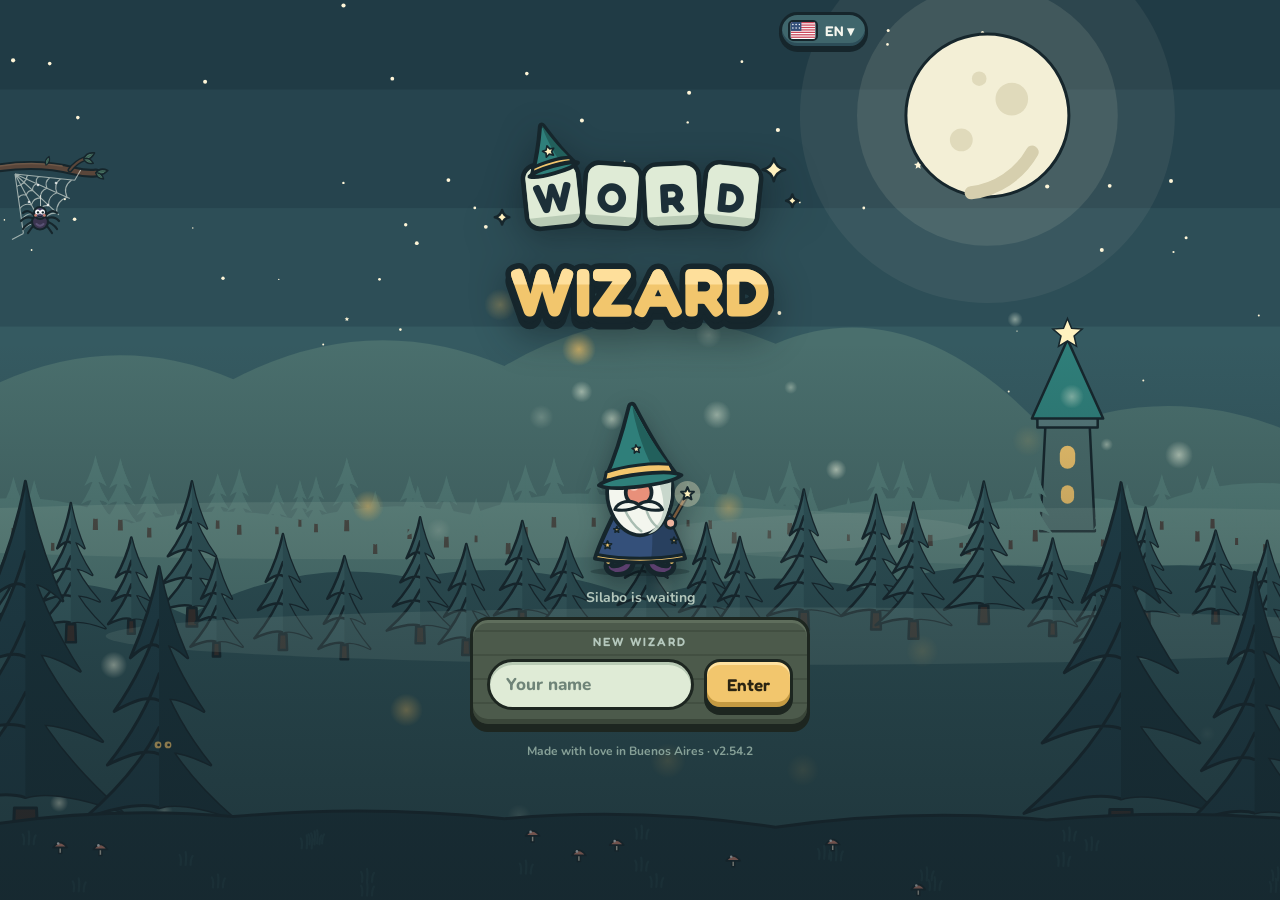
==== commit 45e5e398: "Word Wizard v2.54.2" ====
--- a/index.html
+++ b/index.html
@@ -3,7 +3,7 @@
 <head>
 <meta charset="UTF-8">
 <meta name="viewport" content="width=device-width, initial-scale=1.0, viewport-fit=cover, user-scalable=no">
-<meta name="color-scheme" content="dark">
+<meta name="color-scheme" content="only dark">
 <meta name="google" content="notranslate">
 <meta name="theme-color" content="#1c2f38">
 <meta name="description" content="Word Wizard: armá todas las palabras que puedas con las letras de la palabra del día. Desafío diario, Torre Arcana con jefes, misiones, logros y rankings.">
@@ -25,7 +25,7 @@
 <link rel="apple-touch-icon" href="assets/img/icon-192x192.png">
 <link rel="preload" href="assets/fonts/fredoka-600.woff2" as="font" type="font/woff2" crossorigin>
 <link rel="preload" href="assets/fonts/nunito-700.woff2" as="font" type="font/woff2" crossorigin>
-<link rel="stylesheet" href="css/estilo.css?v=2.54.1">
+<link rel="stylesheet" href="css/estilo.css?v=2.54.2">
 </head>
 <body>
 
@@ -435,10 +435,10 @@
 <div id="toasts" aria-live="polite"></div>
 <div id="modal" class="modal oculto"><div class="modal-caja" id="modal-caja" role="dialog" aria-modal="true"></div></div>
 
-<script src="js/reportes.js?v=2.54.1"></script>
-<script src="js/i18n.js?v=2.54.1"></script>
-<script src="js/i18n-en.js?v=2.54.1"></script>
-<script src="js/i18n-pt.js?v=2.54.1"></script>
+<script src="js/reportes.js?v=2.54.2"></script>
+<script src="js/i18n.js?v=2.54.2"></script>
+<script src="js/i18n-en.js?v=2.54.2"></script>
+<script src="js/i18n-pt.js?v=2.54.2"></script>
 <script>
   // si un archivo no llegó (la página nueva bajó pero sus scripts no, por la señal), se reintenta una vez sola;
   // si tampoco, se avisa en vez de quedar la pantalla en blanco
@@ -454,27 +454,27 @@
   };
   if (!window.WWI18n) WWFalla();
   // diccionario, desafíos y totales del idioma elegido
-  else for (const n of ['diccionario', 'desafios', 'totales', 'torre', 'capitulos']) document.write('<script src="' + WWI18n.datos + n + '.js?v=2.54.1"><\/script>');
+  else for (const n of ['diccionario', 'desafios', 'totales', 'torre', 'capitulos']) document.write('<script src="' + WWI18n.datos + n + '.js?v=2.54.2"><\/script>');
 </script>
-<script src="js/motor.js?v=2.54.1"></script>
-<script src="js/silabo.js?v=2.54.1"></script>
-<script src="js/iconos.js?v=2.54.1"></script>
-  <script src="js/logros-iconos.js?v=2.54.1"></script>
-<script src="js/mago.js?v=2.54.1"></script>
-<script src="js/mapa.js?v=2.54.1"></script>
-<script src="js/escena.js?v=2.54.1"></script>
-<script src="js/vida.js?v=2.54.1"></script>
-<script src="js/audio.js?v=2.54.1"></script>
-<script src="js/logros.js?v=2.54.1"></script>
-<script src="js/estado.js?v=2.54.1"></script>
-<script src="js/ranking.js?v=2.54.1"></script>
-<script src="js/compras.js?v=2.54.1"></script>
-<script src="js/cuenta.js?v=2.54.1"></script>
-<script src="js/recordatorio.js?v=2.54.1"></script>
-<script src="js/metricas.js?v=2.54.1"></script>
-<script src="js/tarjeta.js?v=2.54.1"></script>
-<script src="js/elenco.js?v=2.54.1"></script>
-<script src="js/campanas.js?v=2.54.1"></script>
-<script src="js/app.js?v=2.54.1"></script>
+<script src="js/motor.js?v=2.54.2"></script>
+<script src="js/silabo.js?v=2.54.2"></script>
+<script src="js/iconos.js?v=2.54.2"></script>
+  <script src="js/logros-iconos.js?v=2.54.2"></script>
+<script src="js/mago.js?v=2.54.2"></script>
+<script src="js/mapa.js?v=2.54.2"></script>
+<script src="js/escena.js?v=2.54.2"></script>
+<script src="js/vida.js?v=2.54.2"></script>
+<script src="js/audio.js?v=2.54.2"></script>
+<script src="js/logros.js?v=2.54.2"></script>
+<script src="js/estado.js?v=2.54.2"></script>
+<script src="js/ranking.js?v=2.54.2"></script>
+<script src="js/compras.js?v=2.54.2"></script>
+<script src="js/cuenta.js?v=2.54.2"></script>
+<script src="js/recordatorio.js?v=2.54.2"></script>
+<script src="js/metricas.js?v=2.54.2"></script>
+<script src="js/tarjeta.js?v=2.54.2"></script>
+<script src="js/elenco.js?v=2.54.2"></script>
+<script src="js/campanas.js?v=2.54.2"></script>
+<script src="js/app.js?v=2.54.2"></script>
 </body>
 </html>
--- a/css/estilo.css
+++ b/css/estilo.css
@@ -1,6 +1,6 @@
 /* el juego ya es oscuro y lo dice: así el modo oscuro automático (Chrome, Samsung Internet) no lo vuelve a oscurecer.
    Con "only light" (23/10) Chrome lo respetaba, pero Samsung Internet lo oscurecía igual (29/10/2026, Samsung S20 FE) */
-:root { color-scheme: dark; }
+:root { color-scheme: only dark; }
 /* fuentes en pesos fijos (no variables): se ven igual en todos los motores */
 @font-face { font-family: 'Fredoka'; src: url(../assets/fonts/fredoka-400.woff2) format('woff2'); font-weight: 400; font-display: swap; }
 @font-face { font-family: 'Fredoka'; src: url(../assets/fonts/fredoka-600.woff2) format('woff2'); font-weight: 600; font-display: swap; }
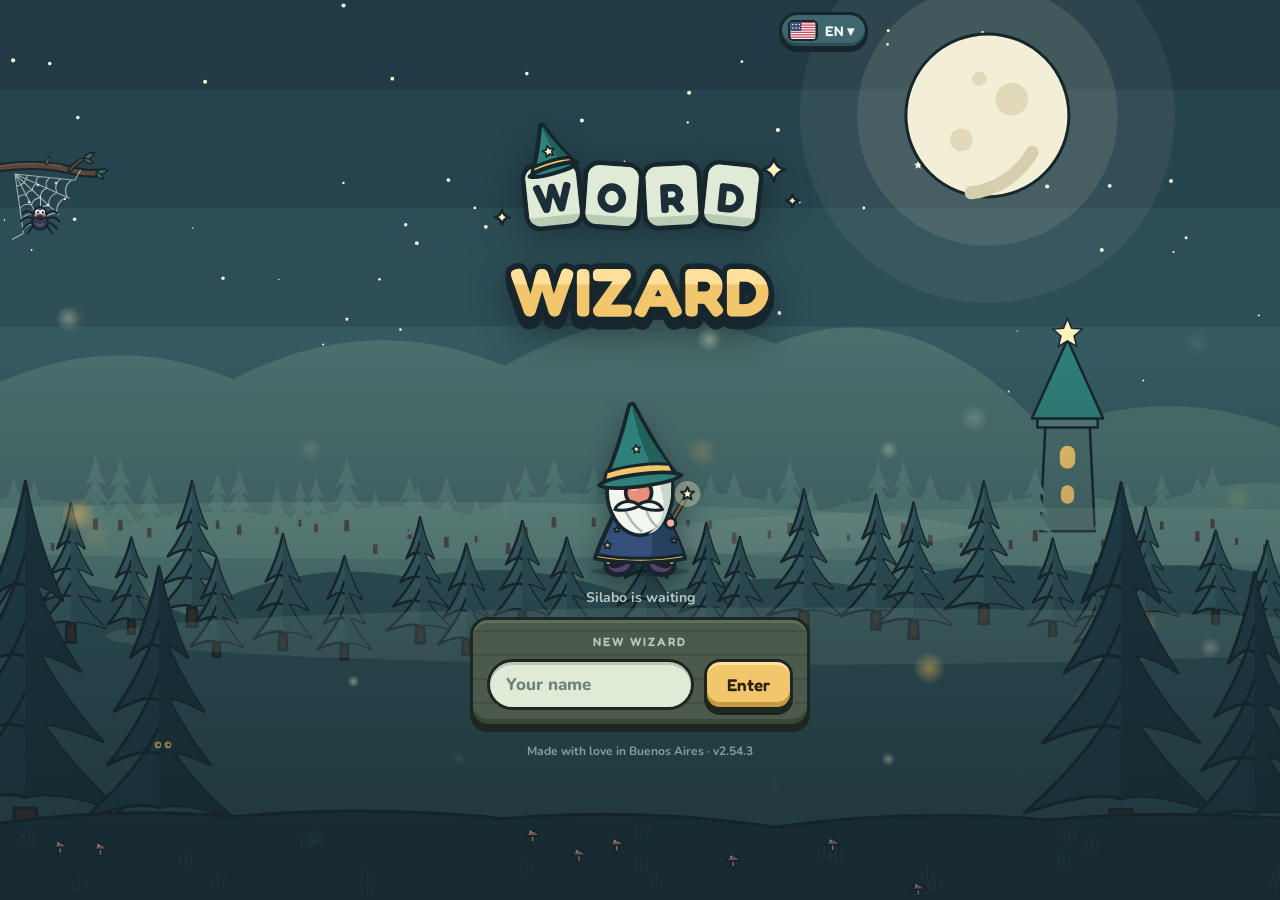
==== commit b8a20177: "Word Wizard v2.54.3" ====
--- a/index.html
+++ b/index.html
@@ -25,7 +25,7 @@
 <link rel="apple-touch-icon" href="assets/img/icon-192x192.png">
 <link rel="preload" href="assets/fonts/fredoka-600.woff2" as="font" type="font/woff2" crossorigin>
 <link rel="preload" href="assets/fonts/nunito-700.woff2" as="font" type="font/woff2" crossorigin>
-<link rel="stylesheet" href="css/estilo.css?v=2.54.2">
+<link rel="stylesheet" href="css/estilo.css?v=2.54.3">
 </head>
 <body>
 
@@ -435,10 +435,10 @@
 <div id="toasts" aria-live="polite"></div>
 <div id="modal" class="modal oculto"><div class="modal-caja" id="modal-caja" role="dialog" aria-modal="true"></div></div>
 
-<script src="js/reportes.js?v=2.54.2"></script>
-<script src="js/i18n.js?v=2.54.2"></script>
-<script src="js/i18n-en.js?v=2.54.2"></script>
-<script src="js/i18n-pt.js?v=2.54.2"></script>
+<script src="js/reportes.js?v=2.54.3"></script>
+<script src="js/i18n.js?v=2.54.3"></script>
+<script src="js/i18n-en.js?v=2.54.3"></script>
+<script src="js/i18n-pt.js?v=2.54.3"></script>
 <script>
   // si un archivo no llegó (la página nueva bajó pero sus scripts no, por la señal), se reintenta una vez sola;
   // si tampoco, se avisa en vez de quedar la pantalla en blanco
@@ -454,27 +454,27 @@
   };
   if (!window.WWI18n) WWFalla();
   // diccionario, desafíos y totales del idioma elegido
-  else for (const n of ['diccionario', 'desafios', 'totales', 'torre', 'capitulos']) document.write('<script src="' + WWI18n.datos + n + '.js?v=2.54.2"><\/script>');
+  else for (const n of ['diccionario', 'desafios', 'totales', 'torre', 'capitulos']) document.write('<script src="' + WWI18n.datos + n + '.js?v=2.54.3"><\/script>');
 </script>
-<script src="js/motor.js?v=2.54.2"></script>
-<script src="js/silabo.js?v=2.54.2"></script>
-<script src="js/iconos.js?v=2.54.2"></script>
-  <script src="js/logros-iconos.js?v=2.54.2"></script>
-<script src="js/mago.js?v=2.54.2"></script>
-<script src="js/mapa.js?v=2.54.2"></script>
-<script src="js/escena.js?v=2.54.2"></script>
-<script src="js/vida.js?v=2.54.2"></script>
-<script src="js/audio.js?v=2.54.2"></script>
-<script src="js/logros.js?v=2.54.2"></script>
-<script src="js/estado.js?v=2.54.2"></script>
-<script src="js/ranking.js?v=2.54.2"></script>
-<script src="js/compras.js?v=2.54.2"></script>
-<script src="js/cuenta.js?v=2.54.2"></script>
-<script src="js/recordatorio.js?v=2.54.2"></script>
-<script src="js/metricas.js?v=2.54.2"></script>
-<script src="js/tarjeta.js?v=2.54.2"></script>
-<script src="js/elenco.js?v=2.54.2"></script>
-<script src="js/campanas.js?v=2.54.2"></script>
-<script src="js/app.js?v=2.54.2"></script>
+<script src="js/motor.js?v=2.54.3"></script>
+<script src="js/silabo.js?v=2.54.3"></script>
+<script src="js/iconos.js?v=2.54.3"></script>
+  <script src="js/logros-iconos.js?v=2.54.3"></script>
+<script src="js/mago.js?v=2.54.3"></script>
+<script src="js/mapa.js?v=2.54.3"></script>
+<script src="js/escena.js?v=2.54.3"></script>
+<script src="js/vida.js?v=2.54.3"></script>
+<script src="js/audio.js?v=2.54.3"></script>
+<script src="js/logros.js?v=2.54.3"></script>
+<script src="js/estado.js?v=2.54.3"></script>
+<script src="js/ranking.js?v=2.54.3"></script>
+<script src="js/compras.js?v=2.54.3"></script>
+<script src="js/cuenta.js?v=2.54.3"></script>
+<script src="js/recordatorio.js?v=2.54.3"></script>
+<script src="js/metricas.js?v=2.54.3"></script>
+<script src="js/tarjeta.js?v=2.54.3"></script>
+<script src="js/elenco.js?v=2.54.3"></script>
+<script src="js/campanas.js?v=2.54.3"></script>
+<script src="js/app.js?v=2.54.3"></script>
 </body>
 </html>
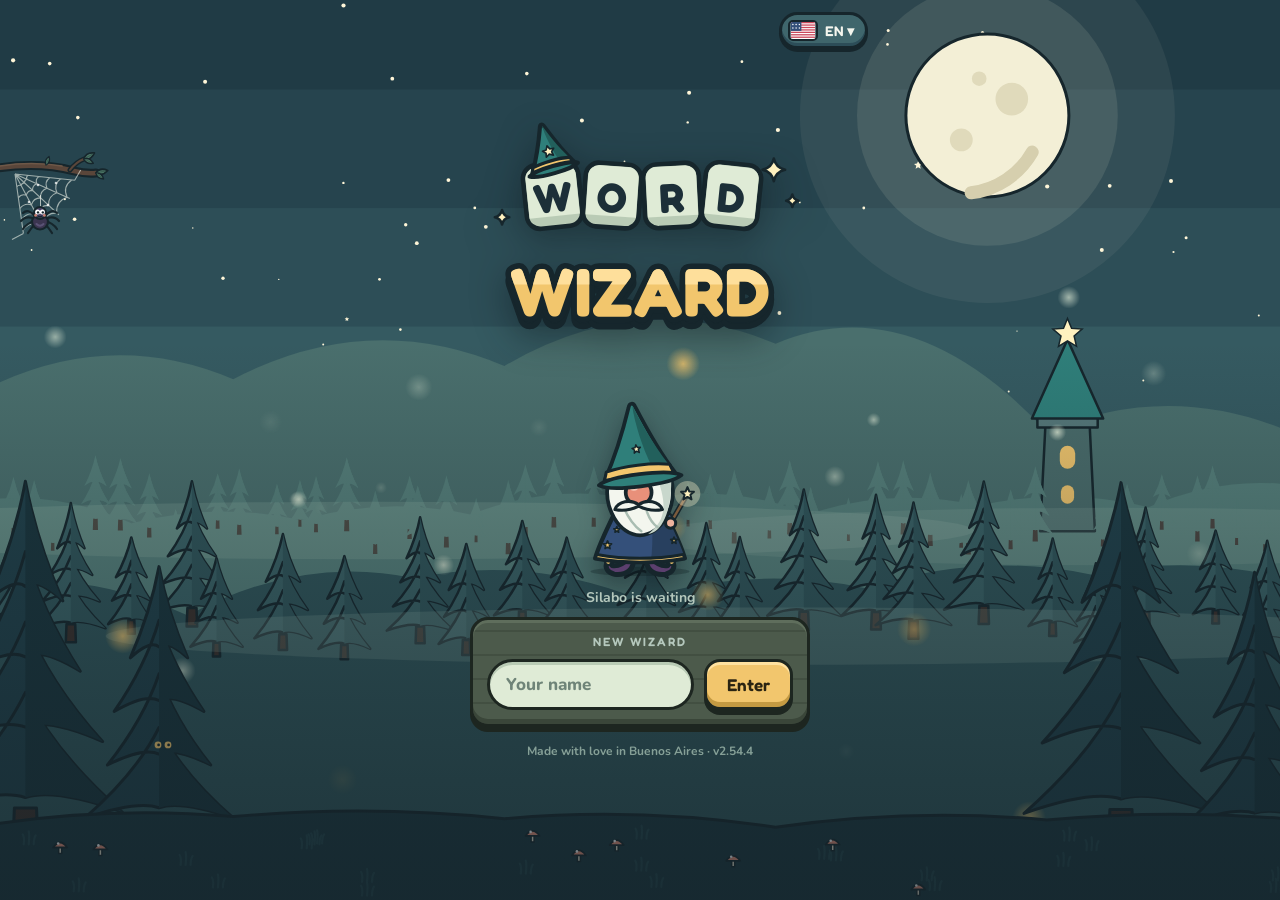
==== commit 0b1ea05d: "Word Wizard v2.54.4" ====
--- a/index.html
+++ b/index.html
@@ -25,7 +25,7 @@
 <link rel="apple-touch-icon" href="assets/img/icon-192x192.png">
 <link rel="preload" href="assets/fonts/fredoka-600.woff2" as="font" type="font/woff2" crossorigin>
 <link rel="preload" href="assets/fonts/nunito-700.woff2" as="font" type="font/woff2" crossorigin>
-<link rel="stylesheet" href="css/estilo.css?v=2.54.3">
+<link rel="stylesheet" href="css/estilo.css?v=2.54.4">
 </head>
 <body>
 
@@ -435,10 +435,10 @@
 <div id="toasts" aria-live="polite"></div>
 <div id="modal" class="modal oculto"><div class="modal-caja" id="modal-caja" role="dialog" aria-modal="true"></div></div>
 
-<script src="js/reportes.js?v=2.54.3"></script>
-<script src="js/i18n.js?v=2.54.3"></script>
-<script src="js/i18n-en.js?v=2.54.3"></script>
-<script src="js/i18n-pt.js?v=2.54.3"></script>
+<script src="js/reportes.js?v=2.54.4"></script>
+<script src="js/i18n.js?v=2.54.4"></script>
+<script src="js/i18n-en.js?v=2.54.4"></script>
+<script src="js/i18n-pt.js?v=2.54.4"></script>
 <script>
   // si un archivo no llegó (la página nueva bajó pero sus scripts no, por la señal), se reintenta una vez sola;
   // si tampoco, se avisa en vez de quedar la pantalla en blanco
@@ -454,27 +454,27 @@
   };
   if (!window.WWI18n) WWFalla();
   // diccionario, desafíos y totales del idioma elegido
-  else for (const n of ['diccionario', 'desafios', 'totales', 'torre', 'capitulos']) document.write('<script src="' + WWI18n.datos + n + '.js?v=2.54.3"><\/script>');
+  else for (const n of ['diccionario', 'desafios', 'totales', 'torre', 'capitulos']) document.write('<script src="' + WWI18n.datos + n + '.js?v=2.54.4"><\/script>');
 </script>
-<script src="js/motor.js?v=2.54.3"></script>
-<script src="js/silabo.js?v=2.54.3"></script>
-<script src="js/iconos.js?v=2.54.3"></script>
-  <script src="js/logros-iconos.js?v=2.54.3"></script>
-<script src="js/mago.js?v=2.54.3"></script>
-<script src="js/mapa.js?v=2.54.3"></script>
-<script src="js/escena.js?v=2.54.3"></script>
-<script src="js/vida.js?v=2.54.3"></script>
-<script src="js/audio.js?v=2.54.3"></script>
-<script src="js/logros.js?v=2.54.3"></script>
-<script src="js/estado.js?v=2.54.3"></script>
-<script src="js/ranking.js?v=2.54.3"></script>
-<script src="js/compras.js?v=2.54.3"></script>
-<script src="js/cuenta.js?v=2.54.3"></script>
-<script src="js/recordatorio.js?v=2.54.3"></script>
-<script src="js/metricas.js?v=2.54.3"></script>
-<script src="js/tarjeta.js?v=2.54.3"></script>
-<script src="js/elenco.js?v=2.54.3"></script>
-<script src="js/campanas.js?v=2.54.3"></script>
-<script src="js/app.js?v=2.54.3"></script>
+<script src="js/motor.js?v=2.54.4"></script>
+<script src="js/silabo.js?v=2.54.4"></script>
+<script src="js/iconos.js?v=2.54.4"></script>
+  <script src="js/logros-iconos.js?v=2.54.4"></script>
+<script src="js/mago.js?v=2.54.4"></script>
+<script src="js/mapa.js?v=2.54.4"></script>
+<script src="js/escena.js?v=2.54.4"></script>
+<script src="js/vida.js?v=2.54.4"></script>
+<script src="js/audio.js?v=2.54.4"></script>
+<script src="js/logros.js?v=2.54.4"></script>
+<script src="js/estado.js?v=2.54.4"></script>
+<script src="js/ranking.js?v=2.54.4"></script>
+<script src="js/compras.js?v=2.54.4"></script>
+<script src="js/cuenta.js?v=2.54.4"></script>
+<script src="js/recordatorio.js?v=2.54.4"></script>
+<script src="js/metricas.js?v=2.54.4"></script>
+<script src="js/tarjeta.js?v=2.54.4"></script>
+<script src="js/elenco.js?v=2.54.4"></script>
+<script src="js/campanas.js?v=2.54.4"></script>
+<script src="js/app.js?v=2.54.4"></script>
 </body>
 </html>
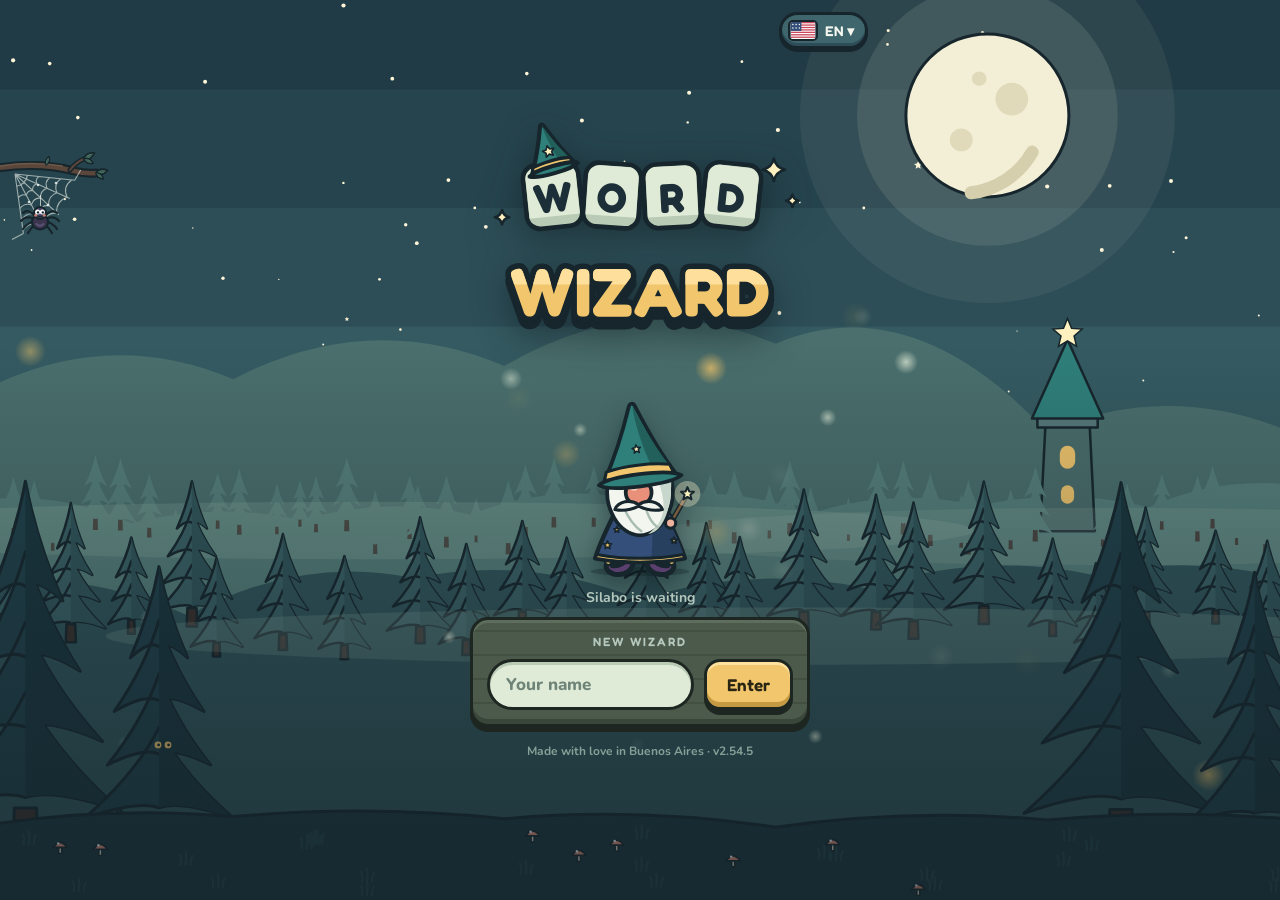
==== commit a63165b2: "Word Wizard v2.54.5" ====
--- a/index.html
+++ b/index.html
@@ -25,7 +25,7 @@
 <link rel="apple-touch-icon" href="assets/img/icon-192x192.png">
 <link rel="preload" href="assets/fonts/fredoka-600.woff2" as="font" type="font/woff2" crossorigin>
 <link rel="preload" href="assets/fonts/nunito-700.woff2" as="font" type="font/woff2" crossorigin>
-<link rel="stylesheet" href="css/estilo.css?v=2.54.4">
+<link rel="stylesheet" href="css/estilo.css?v=2.54.5">
 </head>
 <body>
 
@@ -157,7 +157,7 @@
   <!-- ===================== PRÁCTICA: CONFIG ===================== -->
   <section id="p-practica" class="pantalla con-tabs">
     <header class="cabecera"><h2 class="pixel">PRÁCTICA</h2></header>
-    <p class="texto">Elegí el largo de la palabra base. Sin reloj: jugás hasta que quieras y podés pedir pistas gratis.</p>
+    <p class="texto">Elegí el largo de la palabra base y cómo jugar: 3 minutos contra el reloj, o sin fin, con pistas gratis.</p>
     <p class="practica-quedan" id="practica-quedan"></p>
     <div class="opciones-largo">
       <button class="btn btn-secundario btn-grande" data-largo="7"><b>7</b><small>letras</small></button>
@@ -165,9 +165,9 @@
       <button class="btn btn-secundario btn-grande" data-largo="9"><b>9</b><small>letras</small></button>
     </div>
     <div class="modo-reloj" role="radiogroup" aria-label="Reloj">
-      <button class="modo-op sel" data-reloj="0" role="radio" aria-checked="true"><svg class="ic-inf" viewBox="0 0 32 32" aria-hidden="true"><path d="M16 16 C12 9 5 9 5 16 C5 23 12 23 16 16 C20 9 27 9 27 16 C27 23 20 23 16 16Z" fill="none" stroke="#16262c" stroke-width="6" stroke-linejoin="round"/><path d="M16 16 C12 9 5 9 5 16 C5 23 12 23 16 16 C20 9 27 9 27 16 C27 23 20 23 16 16Z" fill="none" stroke="#92afa1" stroke-width="3" stroke-linejoin="round"/></svg><b>Sin fin</b><small>todo lo que quieras</small></button>
-      <button class="modo-op" data-reloj="1" role="radio" aria-checked="false"><i class="ic" data-ic="arena"></i><b>3 minutos</b><small>contra el reloj</small></button>
-      <input type="checkbox" id="practica-reloj" hidden>
+      <button class="modo-op sel" data-reloj="1" role="radio" aria-checked="true"><i class="ic" data-ic="arena"></i><b>3 minutos</b><small>contra el reloj</small></button>
+      <button class="modo-op" data-reloj="0" role="radio" aria-checked="false"><svg class="ic-inf" viewBox="0 0 32 32" aria-hidden="true"><path d="M16 16 C12 9 5 9 5 16 C5 23 12 23 16 16 C20 9 27 9 27 16 C27 23 20 23 16 16Z" fill="none" stroke="#16262c" stroke-width="6" stroke-linejoin="round"/><path d="M16 16 C12 9 5 9 5 16 C5 23 12 23 16 16 C20 9 27 9 27 16 C27 23 20 23 16 16Z" fill="none" stroke="#92afa1" stroke-width="3" stroke-linejoin="round"/></svg><b>Sin fin</b><small>todo lo que quieras</small></button>
+      <input type="checkbox" id="practica-reloj" checked hidden>
     </div>
     <h3 class="archivo-titulo">Archivo de desafíos</h3>
     <p class="texto archivo-texto">Los desafíos de días anteriores, con reloj y sin poderes. No cuentan para el ranking ni para la racha.</p>
@@ -435,10 +435,10 @@
 <div id="toasts" aria-live="polite"></div>
 <div id="modal" class="modal oculto"><div class="modal-caja" id="modal-caja" role="dialog" aria-modal="true"></div></div>
 
-<script src="js/reportes.js?v=2.54.4"></script>
-<script src="js/i18n.js?v=2.54.4"></script>
-<script src="js/i18n-en.js?v=2.54.4"></script>
-<script src="js/i18n-pt.js?v=2.54.4"></script>
+<script src="js/reportes.js?v=2.54.5"></script>
+<script src="js/i18n.js?v=2.54.5"></script>
+<script src="js/i18n-en.js?v=2.54.5"></script>
+<script src="js/i18n-pt.js?v=2.54.5"></script>
 <script>
   // si un archivo no llegó (la página nueva bajó pero sus scripts no, por la señal), se reintenta una vez sola;
   // si tampoco, se avisa en vez de quedar la pantalla en blanco
@@ -454,27 +454,27 @@
   };
   if (!window.WWI18n) WWFalla();
   // diccionario, desafíos y totales del idioma elegido
-  else for (const n of ['diccionario', 'desafios', 'totales', 'torre', 'capitulos']) document.write('<script src="' + WWI18n.datos + n + '.js?v=2.54.4"><\/script>');
+  else for (const n of ['diccionario', 'desafios', 'totales', 'torre', 'capitulos']) document.write('<script src="' + WWI18n.datos + n + '.js?v=2.54.5"><\/script>');
 </script>
-<script src="js/motor.js?v=2.54.4"></script>
-<script src="js/silabo.js?v=2.54.4"></script>
-<script src="js/iconos.js?v=2.54.4"></script>
-  <script src="js/logros-iconos.js?v=2.54.4"></script>
-<script src="js/mago.js?v=2.54.4"></script>
-<script src="js/mapa.js?v=2.54.4"></script>
-<script src="js/escena.js?v=2.54.4"></script>
-<script src="js/vida.js?v=2.54.4"></script>
-<script src="js/audio.js?v=2.54.4"></script>
-<script src="js/logros.js?v=2.54.4"></script>
-<script src="js/estado.js?v=2.54.4"></script>
-<script src="js/ranking.js?v=2.54.4"></script>
-<script src="js/compras.js?v=2.54.4"></script>
-<script src="js/cuenta.js?v=2.54.4"></script>
-<script src="js/recordatorio.js?v=2.54.4"></script>
-<script src="js/metricas.js?v=2.54.4"></script>
-<script src="js/tarjeta.js?v=2.54.4"></script>
-<script src="js/elenco.js?v=2.54.4"></script>
-<script src="js/campanas.js?v=2.54.4"></script>
-<script src="js/app.js?v=2.54.4"></script>
+<script src="js/motor.js?v=2.54.5"></script>
+<script src="js/silabo.js?v=2.54.5"></script>
+<script src="js/iconos.js?v=2.54.5"></script>
+  <script src="js/logros-iconos.js?v=2.54.5"></script>
+<script src="js/mago.js?v=2.54.5"></script>
+<script src="js/mapa.js?v=2.54.5"></script>
+<script src="js/escena.js?v=2.54.5"></script>
+<script src="js/vida.js?v=2.54.5"></script>
+<script src="js/audio.js?v=2.54.5"></script>
+<script src="js/logros.js?v=2.54.5"></script>
+<script src="js/estado.js?v=2.54.5"></script>
+<script src="js/ranking.js?v=2.54.5"></script>
+<script src="js/compras.js?v=2.54.5"></script>
+<script src="js/cuenta.js?v=2.54.5"></script>
+<script src="js/recordatorio.js?v=2.54.5"></script>
+<script src="js/metricas.js?v=2.54.5"></script>
+<script src="js/tarjeta.js?v=2.54.5"></script>
+<script src="js/elenco.js?v=2.54.5"></script>
+<script src="js/campanas.js?v=2.54.5"></script>
+<script src="js/app.js?v=2.54.5"></script>
 </body>
 </html>
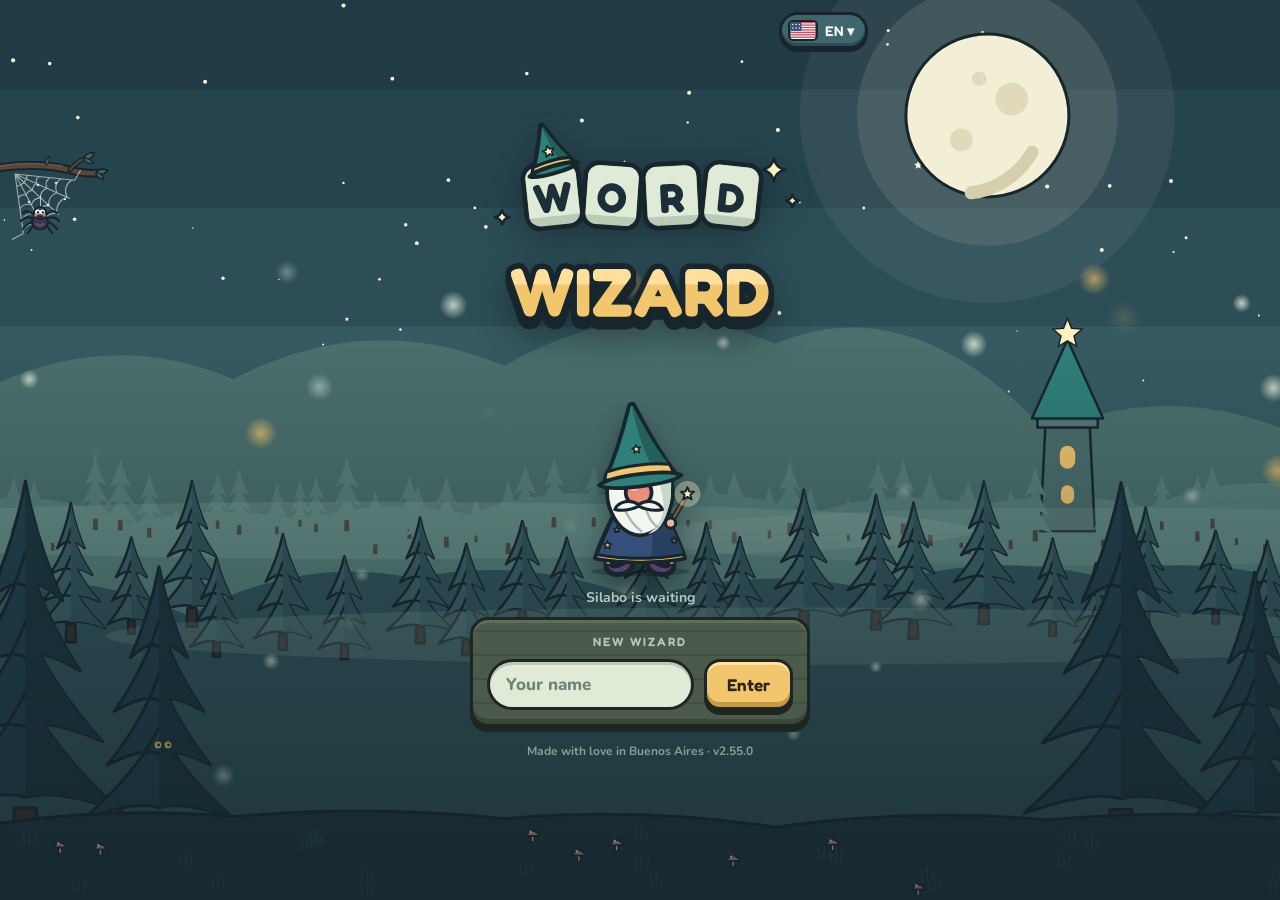
==== commit f4d000c5: "Word Wizard v2.55.0" ====
--- a/index.html
+++ b/index.html
@@ -25,7 +25,7 @@
 <link rel="apple-touch-icon" href="assets/img/icon-192x192.png">
 <link rel="preload" href="assets/fonts/fredoka-600.woff2" as="font" type="font/woff2" crossorigin>
 <link rel="preload" href="assets/fonts/nunito-700.woff2" as="font" type="font/woff2" crossorigin>
-<link rel="stylesheet" href="css/estilo.css?v=2.54.5">
+<link rel="stylesheet" href="css/estilo.css?v=2.55.0">
 </head>
 <body>
 
@@ -435,10 +435,10 @@
 <div id="toasts" aria-live="polite"></div>
 <div id="modal" class="modal oculto"><div class="modal-caja" id="modal-caja" role="dialog" aria-modal="true"></div></div>
 
-<script src="js/reportes.js?v=2.54.5"></script>
-<script src="js/i18n.js?v=2.54.5"></script>
-<script src="js/i18n-en.js?v=2.54.5"></script>
-<script src="js/i18n-pt.js?v=2.54.5"></script>
+<script src="js/reportes.js?v=2.55.0"></script>
+<script src="js/i18n.js?v=2.55.0"></script>
+<script src="js/i18n-en.js?v=2.55.0"></script>
+<script src="js/i18n-pt.js?v=2.55.0"></script>
 <script>
   // si un archivo no llegó (la página nueva bajó pero sus scripts no, por la señal), se reintenta una vez sola;
   // si tampoco, se avisa en vez de quedar la pantalla en blanco
@@ -454,27 +454,27 @@
   };
   if (!window.WWI18n) WWFalla();
   // diccionario, desafíos y totales del idioma elegido
-  else for (const n of ['diccionario', 'desafios', 'totales', 'torre', 'capitulos']) document.write('<script src="' + WWI18n.datos + n + '.js?v=2.54.5"><\/script>');
+  else for (const n of ['diccionario', 'desafios', 'totales', 'torre', 'capitulos']) document.write('<script src="' + WWI18n.datos + n + '.js?v=2.55.0"><\/script>');
 </script>
-<script src="js/motor.js?v=2.54.5"></script>
-<script src="js/silabo.js?v=2.54.5"></script>
-<script src="js/iconos.js?v=2.54.5"></script>
-  <script src="js/logros-iconos.js?v=2.54.5"></script>
-<script src="js/mago.js?v=2.54.5"></script>
-<script src="js/mapa.js?v=2.54.5"></script>
-<script src="js/escena.js?v=2.54.5"></script>
-<script src="js/vida.js?v=2.54.5"></script>
-<script src="js/audio.js?v=2.54.5"></script>
-<script src="js/logros.js?v=2.54.5"></script>
-<script src="js/estado.js?v=2.54.5"></script>
-<script src="js/ranking.js?v=2.54.5"></script>
-<script src="js/compras.js?v=2.54.5"></script>
-<script src="js/cuenta.js?v=2.54.5"></script>
-<script src="js/recordatorio.js?v=2.54.5"></script>
-<script src="js/metricas.js?v=2.54.5"></script>
-<script src="js/tarjeta.js?v=2.54.5"></script>
-<script src="js/elenco.js?v=2.54.5"></script>
-<script src="js/campanas.js?v=2.54.5"></script>
-<script src="js/app.js?v=2.54.5"></script>
+<script src="js/motor.js?v=2.55.0"></script>
+<script src="js/silabo.js?v=2.55.0"></script>
+<script src="js/iconos.js?v=2.55.0"></script>
+  <script src="js/logros-iconos.js?v=2.55.0"></script>
+<script src="js/mago.js?v=2.55.0"></script>
+<script src="js/mapa.js?v=2.55.0"></script>
+<script src="js/escena.js?v=2.55.0"></script>
+<script src="js/vida.js?v=2.55.0"></script>
+<script src="js/audio.js?v=2.55.0"></script>
+<script src="js/logros.js?v=2.55.0"></script>
+<script src="js/estado.js?v=2.55.0"></script>
+<script src="js/ranking.js?v=2.55.0"></script>
+<script src="js/compras.js?v=2.55.0"></script>
+<script src="js/cuenta.js?v=2.55.0"></script>
+<script src="js/recordatorio.js?v=2.55.0"></script>
+<script src="js/metricas.js?v=2.55.0"></script>
+<script src="js/tarjeta.js?v=2.55.0"></script>
+<script src="js/elenco.js?v=2.55.0"></script>
+<script src="js/campanas.js?v=2.55.0"></script>
+<script src="js/app.js?v=2.55.0"></script>
 </body>
 </html>
--- a/css/estilo.css
+++ b/css/estilo.css
@@ -1652,3 +1652,22 @@
 @keyframes flechaArriba { 50% { transform: translateY(-8px); } }
 #modal.oculto .flecha-ios { display: none; }
 @media (prefers-reduced-motion: reduce) { .flecha-ios, .guia-pulso { animation: none; } }
+
+/* v2.55 Estrellas por piso (Torre y capítulos) y la última vida */
+.estrellas-piso { display: flex; justify-content: center; gap: 10px; margin: 2px 0 0; }
+.estrellas-piso span { display: inline-flex; width: 42px; height: 42px; opacity: .22; }
+.estrellas-piso span:nth-child(2) { transform: translateY(-8px); }
+.estrellas-piso .ic { width: 100%; height: 100%; }
+.estrellas-piso span.on { opacity: 1; }
+.estrellas-piso span.nueva { opacity: .22; animation: estrellaNueva .5s var(--spring) forwards; }
+.estrellas-piso span:nth-child(2).nueva { animation-name: estrellaNueva2; }
+@keyframes estrellaNueva { 0% { opacity: .22; transform: scale(.6); } 60% { opacity: 1; transform: scale(1.3); } 100% { opacity: 1; transform: scale(1); } }
+@keyframes estrellaNueva2 { 0% { opacity: .22; transform: translateY(-8px) scale(.6); } 60% { opacity: 1; transform: translateY(-8px) scale(1.3); } 100% { opacity: 1; transform: translateY(-8px) scale(1); } }
+.estrellas-meta { margin: 4px 0 2px; font-size: calc(12.5px * var(--letra, 1)); color: var(--texto-suave); text-align: center; }
+.aviso-ultima { color: var(--coral); font-weight: 700; }
+.mapa-estrellas, .cap-estrellas { display: inline-flex; align-items: center; gap: 4px; margin-top: 6px; font-size: calc(12px * var(--letra, 1)); color: var(--oro); }
+.mapa-estrellas { display: flex; }
+.mapa-estrellas .ic, .cap-estrellas .ic { width: 1.1em; height: 1.1em; }
+.cap-tanda { display: flex; justify-content: center; align-items: center; flex-wrap: wrap; gap: 4px 10px; margin: 6px 0 0; }
+.cap-tanda > .ic { width: 20px; height: 20px; }
+@media (prefers-reduced-motion: reduce) { .estrellas-piso span.nueva { animation-duration: .01s; } }
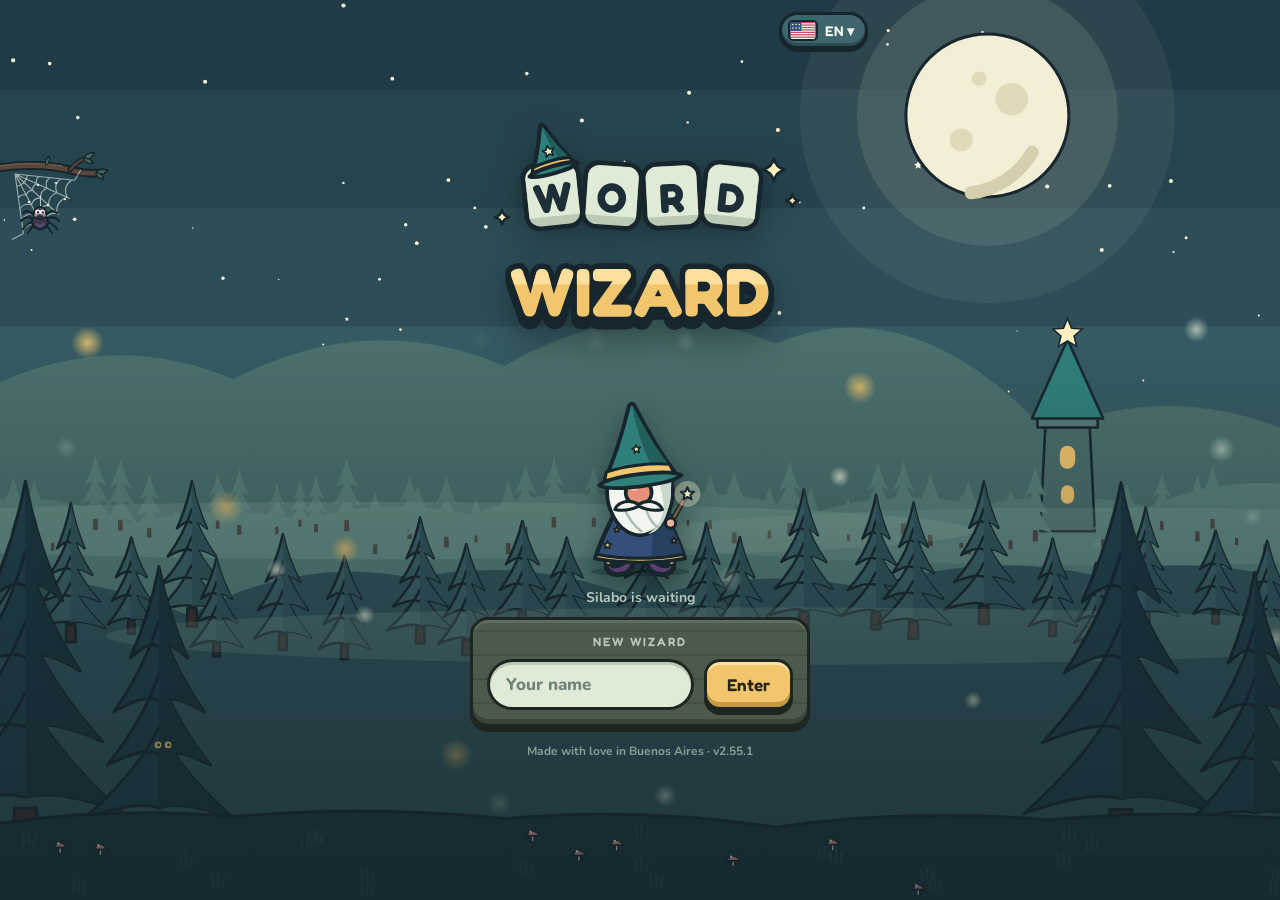
==== commit 2abbbae6: "Word Wizard v2.55.1" ====
--- a/index.html
+++ b/index.html
@@ -25,7 +25,7 @@
 <link rel="apple-touch-icon" href="assets/img/icon-192x192.png">
 <link rel="preload" href="assets/fonts/fredoka-600.woff2" as="font" type="font/woff2" crossorigin>
 <link rel="preload" href="assets/fonts/nunito-700.woff2" as="font" type="font/woff2" crossorigin>
-<link rel="stylesheet" href="css/estilo.css?v=2.55.0">
+<link rel="stylesheet" href="css/estilo.css?v=2.55.1">
 </head>
 <body>
 
@@ -435,10 +435,10 @@
 <div id="toasts" aria-live="polite"></div>
 <div id="modal" class="modal oculto"><div class="modal-caja" id="modal-caja" role="dialog" aria-modal="true"></div></div>
 
-<script src="js/reportes.js?v=2.55.0"></script>
-<script src="js/i18n.js?v=2.55.0"></script>
-<script src="js/i18n-en.js?v=2.55.0"></script>
-<script src="js/i18n-pt.js?v=2.55.0"></script>
+<script src="js/reportes.js?v=2.55.1"></script>
+<script src="js/i18n.js?v=2.55.1"></script>
+<script src="js/i18n-en.js?v=2.55.1"></script>
+<script src="js/i18n-pt.js?v=2.55.1"></script>
 <script>
   // si un archivo no llegó (la página nueva bajó pero sus scripts no, por la señal), se reintenta una vez sola;
   // si tampoco, se avisa en vez de quedar la pantalla en blanco
@@ -454,27 +454,27 @@
   };
   if (!window.WWI18n) WWFalla();
   // diccionario, desafíos y totales del idioma elegido
-  else for (const n of ['diccionario', 'desafios', 'totales', 'torre', 'capitulos']) document.write('<script src="' + WWI18n.datos + n + '.js?v=2.55.0"><\/script>');
+  else for (const n of ['diccionario', 'desafios', 'totales', 'torre', 'capitulos']) document.write('<script src="' + WWI18n.datos + n + '.js?v=2.55.1"><\/script>');
 </script>
-<script src="js/motor.js?v=2.55.0"></script>
-<script src="js/silabo.js?v=2.55.0"></script>
-<script src="js/iconos.js?v=2.55.0"></script>
-  <script src="js/logros-iconos.js?v=2.55.0"></script>
-<script src="js/mago.js?v=2.55.0"></script>
-<script src="js/mapa.js?v=2.55.0"></script>
-<script src="js/escena.js?v=2.55.0"></script>
-<script src="js/vida.js?v=2.55.0"></script>
-<script src="js/audio.js?v=2.55.0"></script>
-<script src="js/logros.js?v=2.55.0"></script>
-<script src="js/estado.js?v=2.55.0"></script>
-<script src="js/ranking.js?v=2.55.0"></script>
-<script src="js/compras.js?v=2.55.0"></script>
-<script src="js/cuenta.js?v=2.55.0"></script>
-<script src="js/recordatorio.js?v=2.55.0"></script>
-<script src="js/metricas.js?v=2.55.0"></script>
-<script src="js/tarjeta.js?v=2.55.0"></script>
-<script src="js/elenco.js?v=2.55.0"></script>
-<script src="js/campanas.js?v=2.55.0"></script>
-<script src="js/app.js?v=2.55.0"></script>
+<script src="js/motor.js?v=2.55.1"></script>
+<script src="js/silabo.js?v=2.55.1"></script>
+<script src="js/iconos.js?v=2.55.1"></script>
+  <script src="js/logros-iconos.js?v=2.55.1"></script>
+<script src="js/mago.js?v=2.55.1"></script>
+<script src="js/mapa.js?v=2.55.1"></script>
+<script src="js/escena.js?v=2.55.1"></script>
+<script src="js/vida.js?v=2.55.1"></script>
+<script src="js/audio.js?v=2.55.1"></script>
+<script src="js/logros.js?v=2.55.1"></script>
+<script src="js/estado.js?v=2.55.1"></script>
+<script src="js/ranking.js?v=2.55.1"></script>
+<script src="js/compras.js?v=2.55.1"></script>
+<script src="js/cuenta.js?v=2.55.1"></script>
+<script src="js/recordatorio.js?v=2.55.1"></script>
+<script src="js/metricas.js?v=2.55.1"></script>
+<script src="js/tarjeta.js?v=2.55.1"></script>
+<script src="js/elenco.js?v=2.55.1"></script>
+<script src="js/campanas.js?v=2.55.1"></script>
+<script src="js/app.js?v=2.55.1"></script>
 </body>
 </html>
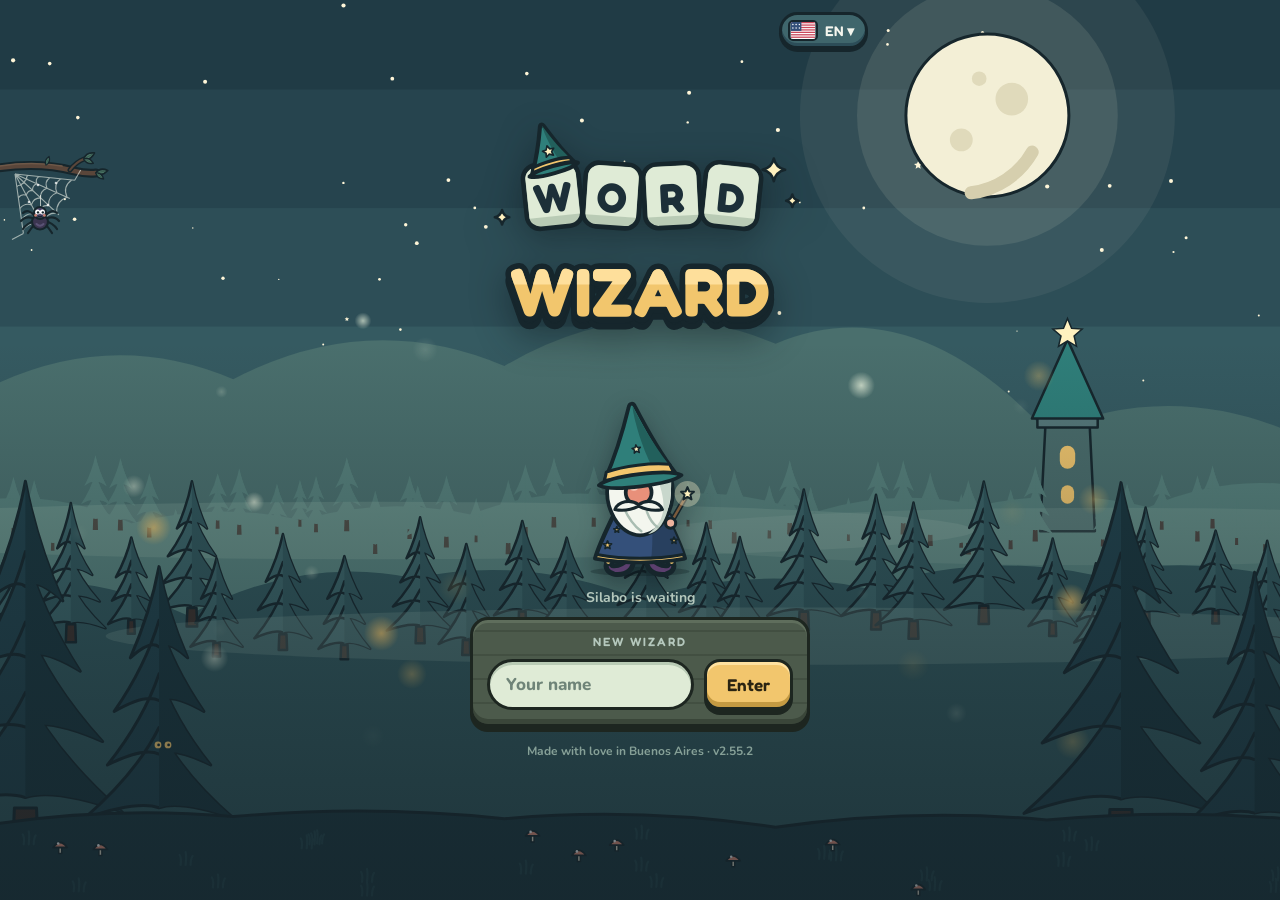
==== commit b0145205: "Word Wizard v2.55.2" ====
--- a/index.html
+++ b/index.html
@@ -25,7 +25,7 @@
 <link rel="apple-touch-icon" href="assets/img/icon-192x192.png">
 <link rel="preload" href="assets/fonts/fredoka-600.woff2" as="font" type="font/woff2" crossorigin>
 <link rel="preload" href="assets/fonts/nunito-700.woff2" as="font" type="font/woff2" crossorigin>
-<link rel="stylesheet" href="css/estilo.css?v=2.55.1">
+<link rel="stylesheet" href="css/estilo.css?v=2.55.2">
 </head>
 <body>
 
@@ -435,10 +435,10 @@
 <div id="toasts" aria-live="polite"></div>
 <div id="modal" class="modal oculto"><div class="modal-caja" id="modal-caja" role="dialog" aria-modal="true"></div></div>
 
-<script src="js/reportes.js?v=2.55.1"></script>
-<script src="js/i18n.js?v=2.55.1"></script>
-<script src="js/i18n-en.js?v=2.55.1"></script>
-<script src="js/i18n-pt.js?v=2.55.1"></script>
+<script src="js/reportes.js?v=2.55.2"></script>
+<script src="js/i18n.js?v=2.55.2"></script>
+<script src="js/i18n-en.js?v=2.55.2"></script>
+<script src="js/i18n-pt.js?v=2.55.2"></script>
 <script>
   // si un archivo no llegó (la página nueva bajó pero sus scripts no, por la señal), se reintenta una vez sola;
   // si tampoco, se avisa en vez de quedar la pantalla en blanco
@@ -454,27 +454,27 @@
   };
   if (!window.WWI18n) WWFalla();
   // diccionario, desafíos y totales del idioma elegido
-  else for (const n of ['diccionario', 'desafios', 'totales', 'torre', 'capitulos']) document.write('<script src="' + WWI18n.datos + n + '.js?v=2.55.1"><\/script>');
+  else for (const n of ['diccionario', 'desafios', 'totales', 'torre', 'capitulos']) document.write('<script src="' + WWI18n.datos + n + '.js?v=2.55.2"><\/script>');
 </script>
-<script src="js/motor.js?v=2.55.1"></script>
-<script src="js/silabo.js?v=2.55.1"></script>
-<script src="js/iconos.js?v=2.55.1"></script>
-  <script src="js/logros-iconos.js?v=2.55.1"></script>
-<script src="js/mago.js?v=2.55.1"></script>
-<script src="js/mapa.js?v=2.55.1"></script>
-<script src="js/escena.js?v=2.55.1"></script>
-<script src="js/vida.js?v=2.55.1"></script>
-<script src="js/audio.js?v=2.55.1"></script>
-<script src="js/logros.js?v=2.55.1"></script>
-<script src="js/estado.js?v=2.55.1"></script>
-<script src="js/ranking.js?v=2.55.1"></script>
-<script src="js/compras.js?v=2.55.1"></script>
-<script src="js/cuenta.js?v=2.55.1"></script>
-<script src="js/recordatorio.js?v=2.55.1"></script>
-<script src="js/metricas.js?v=2.55.1"></script>
-<script src="js/tarjeta.js?v=2.55.1"></script>
-<script src="js/elenco.js?v=2.55.1"></script>
-<script src="js/campanas.js?v=2.55.1"></script>
-<script src="js/app.js?v=2.55.1"></script>
+<script src="js/motor.js?v=2.55.2"></script>
+<script src="js/silabo.js?v=2.55.2"></script>
+<script src="js/iconos.js?v=2.55.2"></script>
+  <script src="js/logros-iconos.js?v=2.55.2"></script>
+<script src="js/mago.js?v=2.55.2"></script>
+<script src="js/mapa.js?v=2.55.2"></script>
+<script src="js/escena.js?v=2.55.2"></script>
+<script src="js/vida.js?v=2.55.2"></script>
+<script src="js/audio.js?v=2.55.2"></script>
+<script src="js/logros.js?v=2.55.2"></script>
+<script src="js/estado.js?v=2.55.2"></script>
+<script src="js/ranking.js?v=2.55.2"></script>
+<script src="js/compras.js?v=2.55.2"></script>
+<script src="js/cuenta.js?v=2.55.2"></script>
+<script src="js/recordatorio.js?v=2.55.2"></script>
+<script src="js/metricas.js?v=2.55.2"></script>
+<script src="js/tarjeta.js?v=2.55.2"></script>
+<script src="js/elenco.js?v=2.55.2"></script>
+<script src="js/campanas.js?v=2.55.2"></script>
+<script src="js/app.js?v=2.55.2"></script>
 </body>
 </html>
